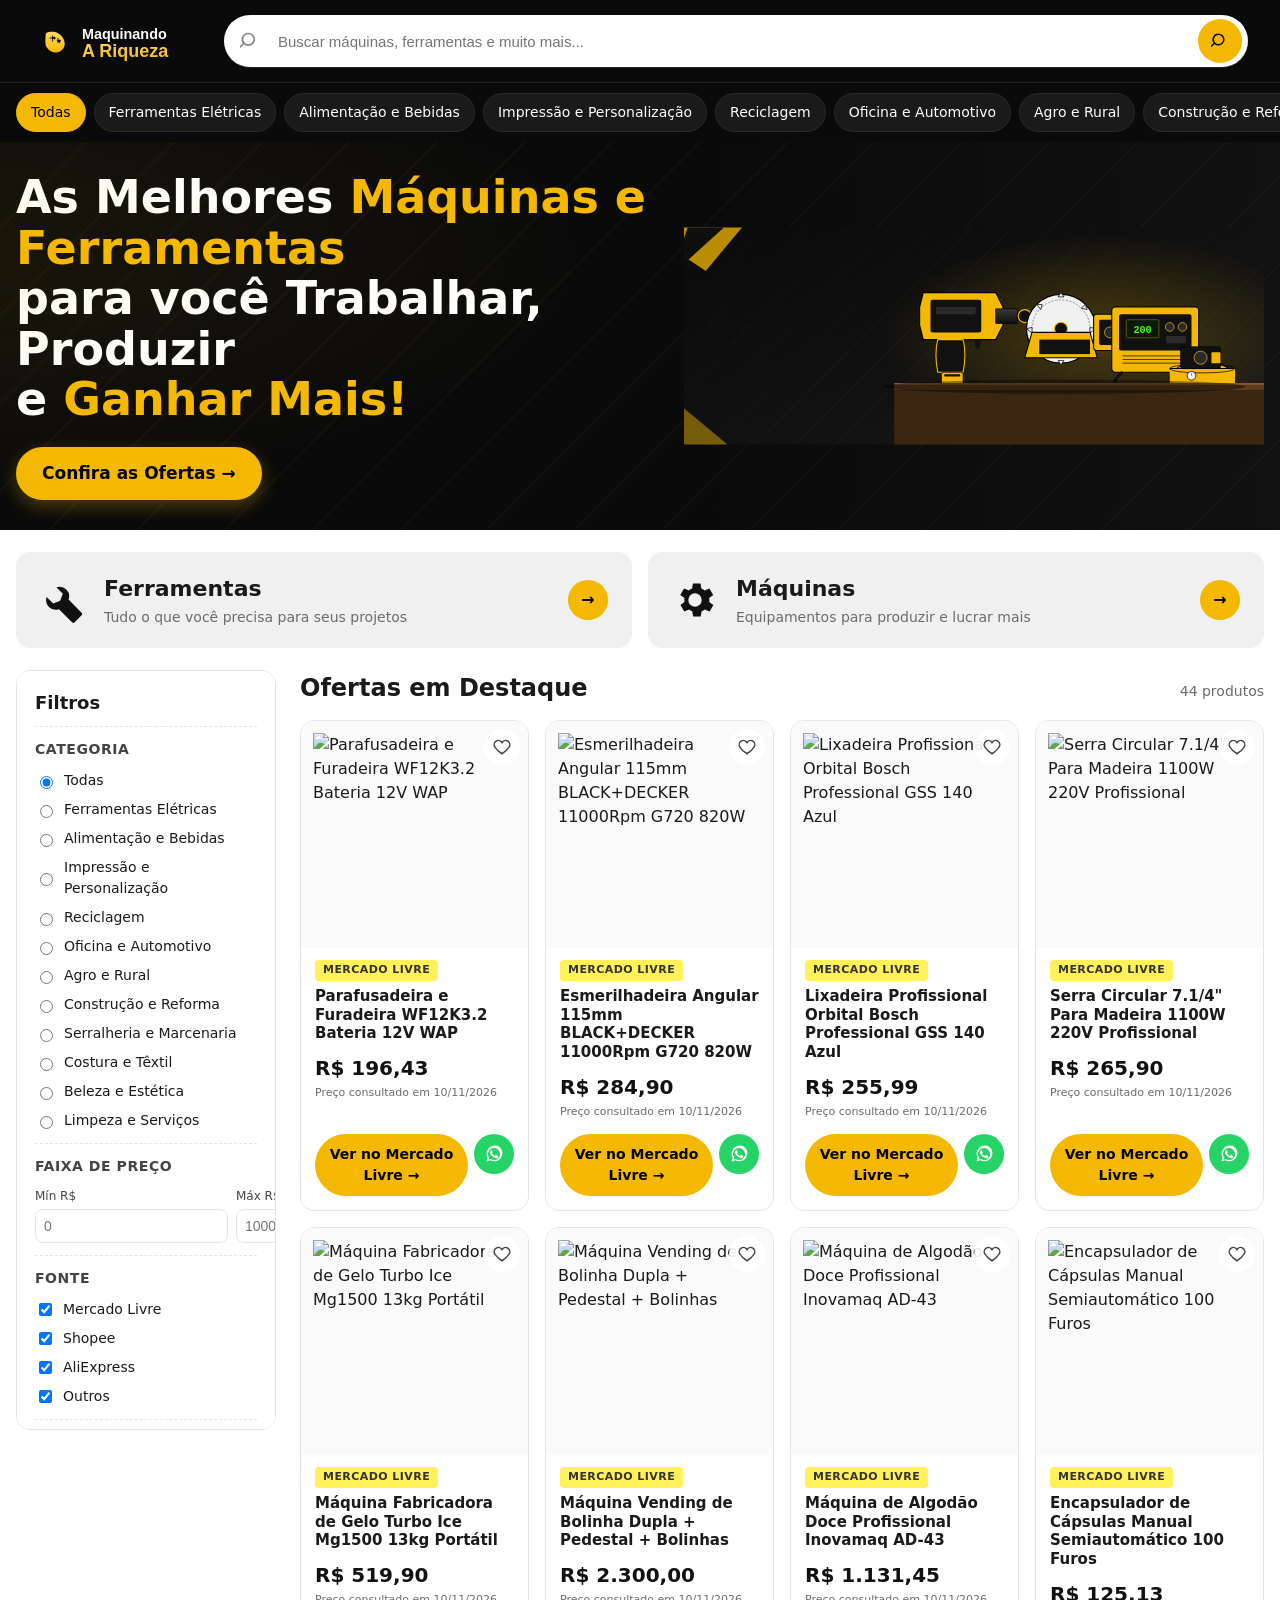
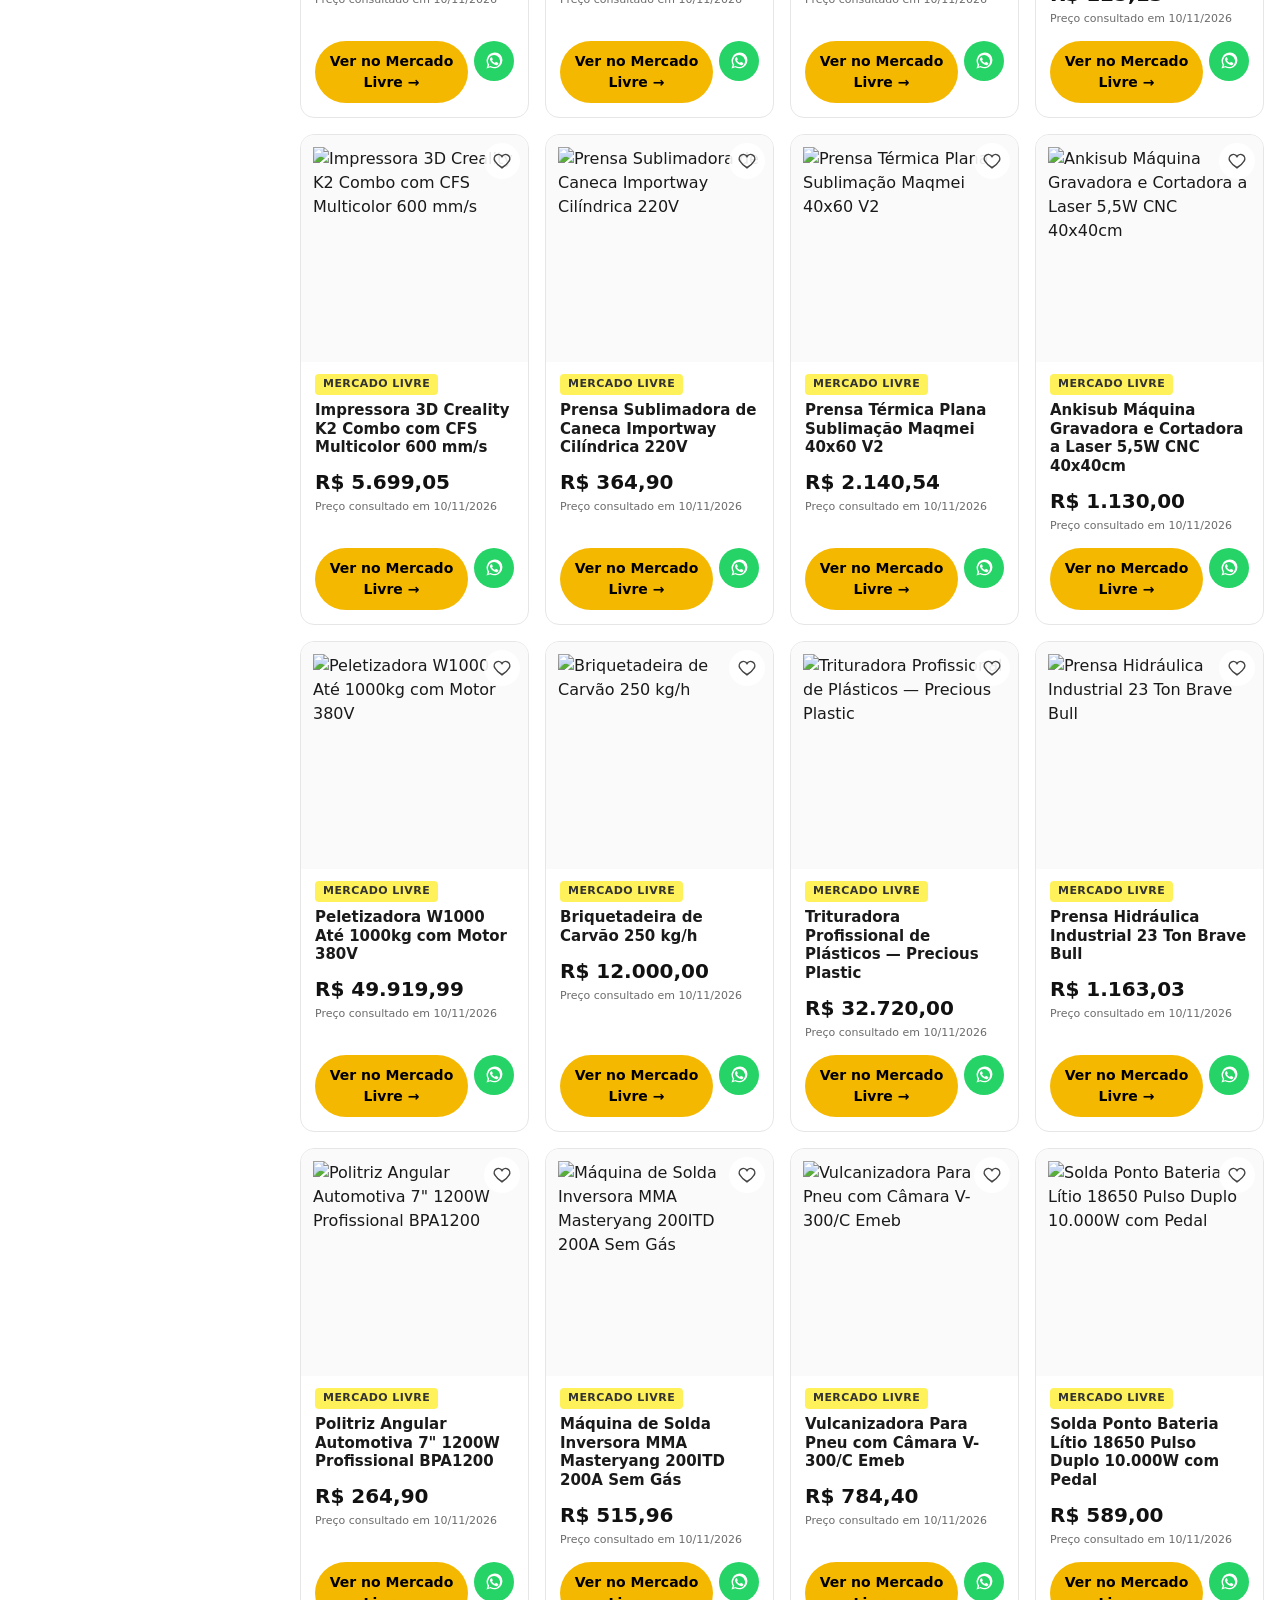
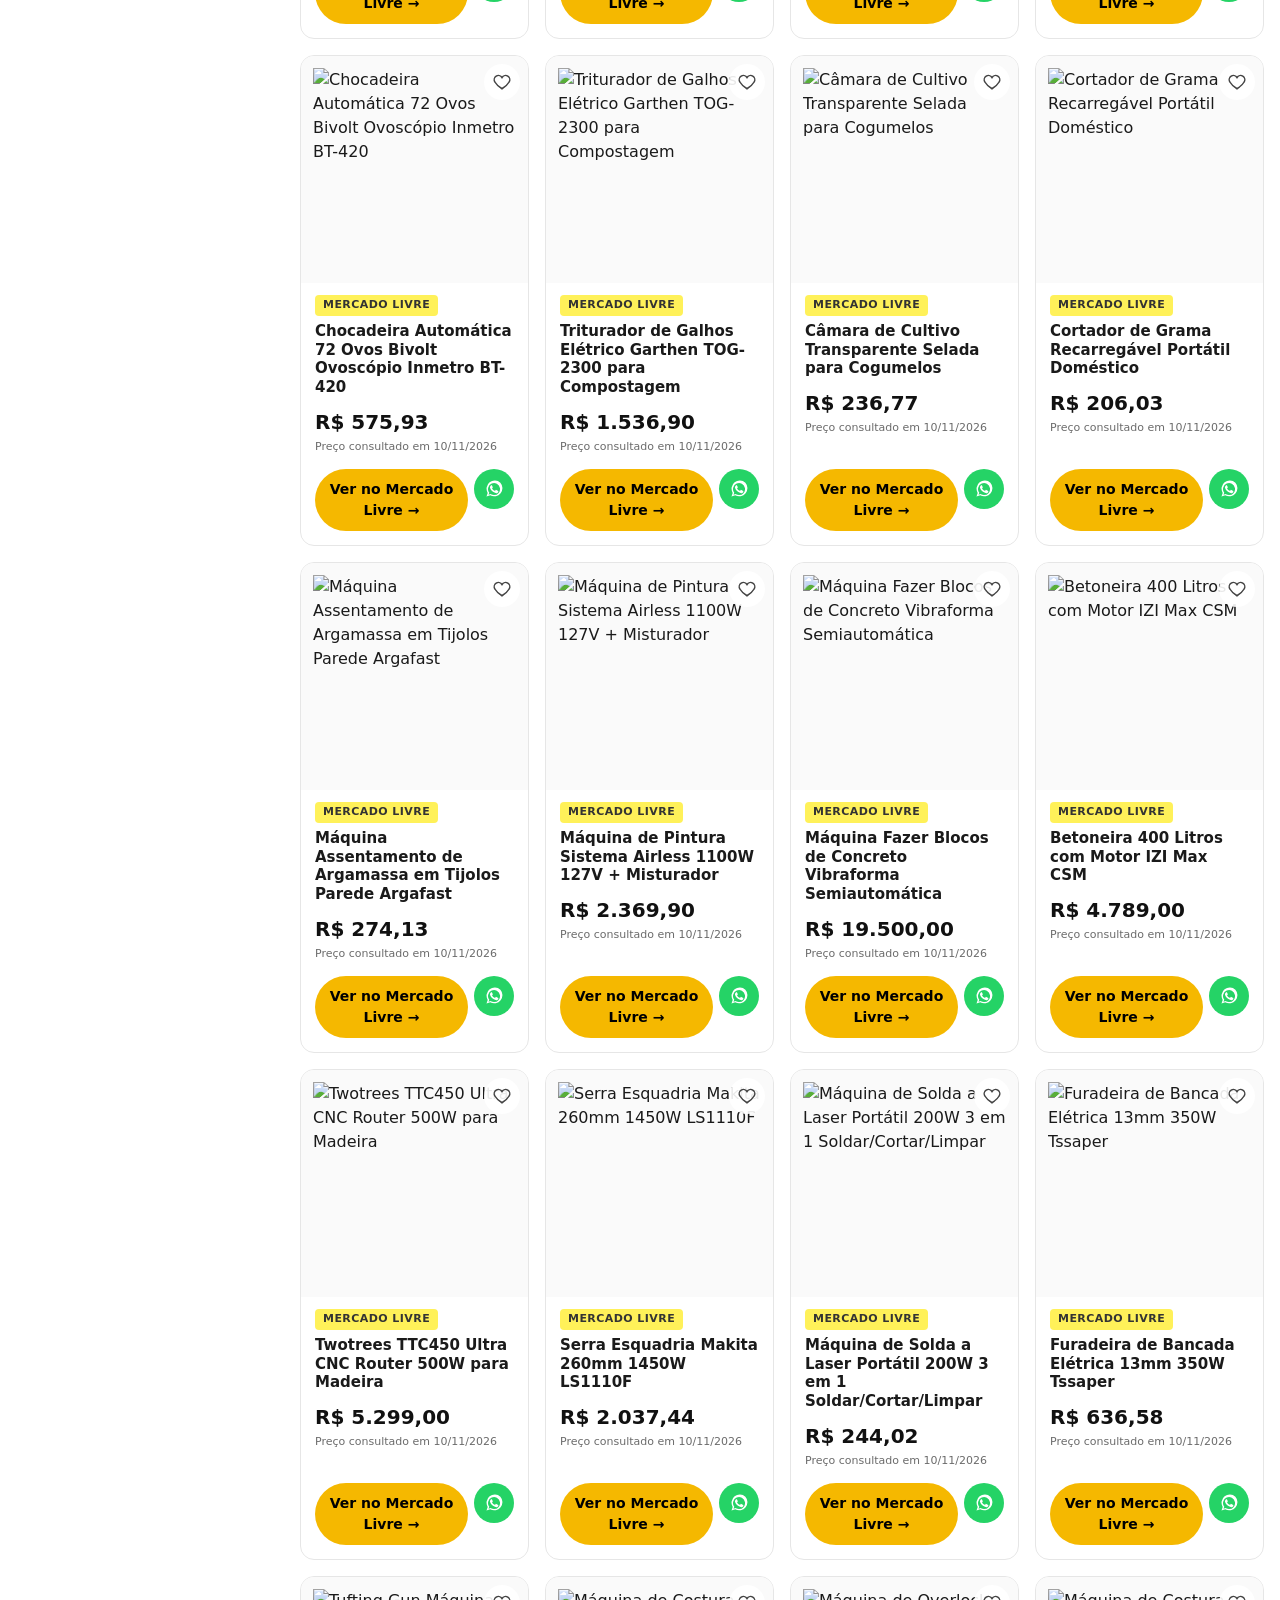
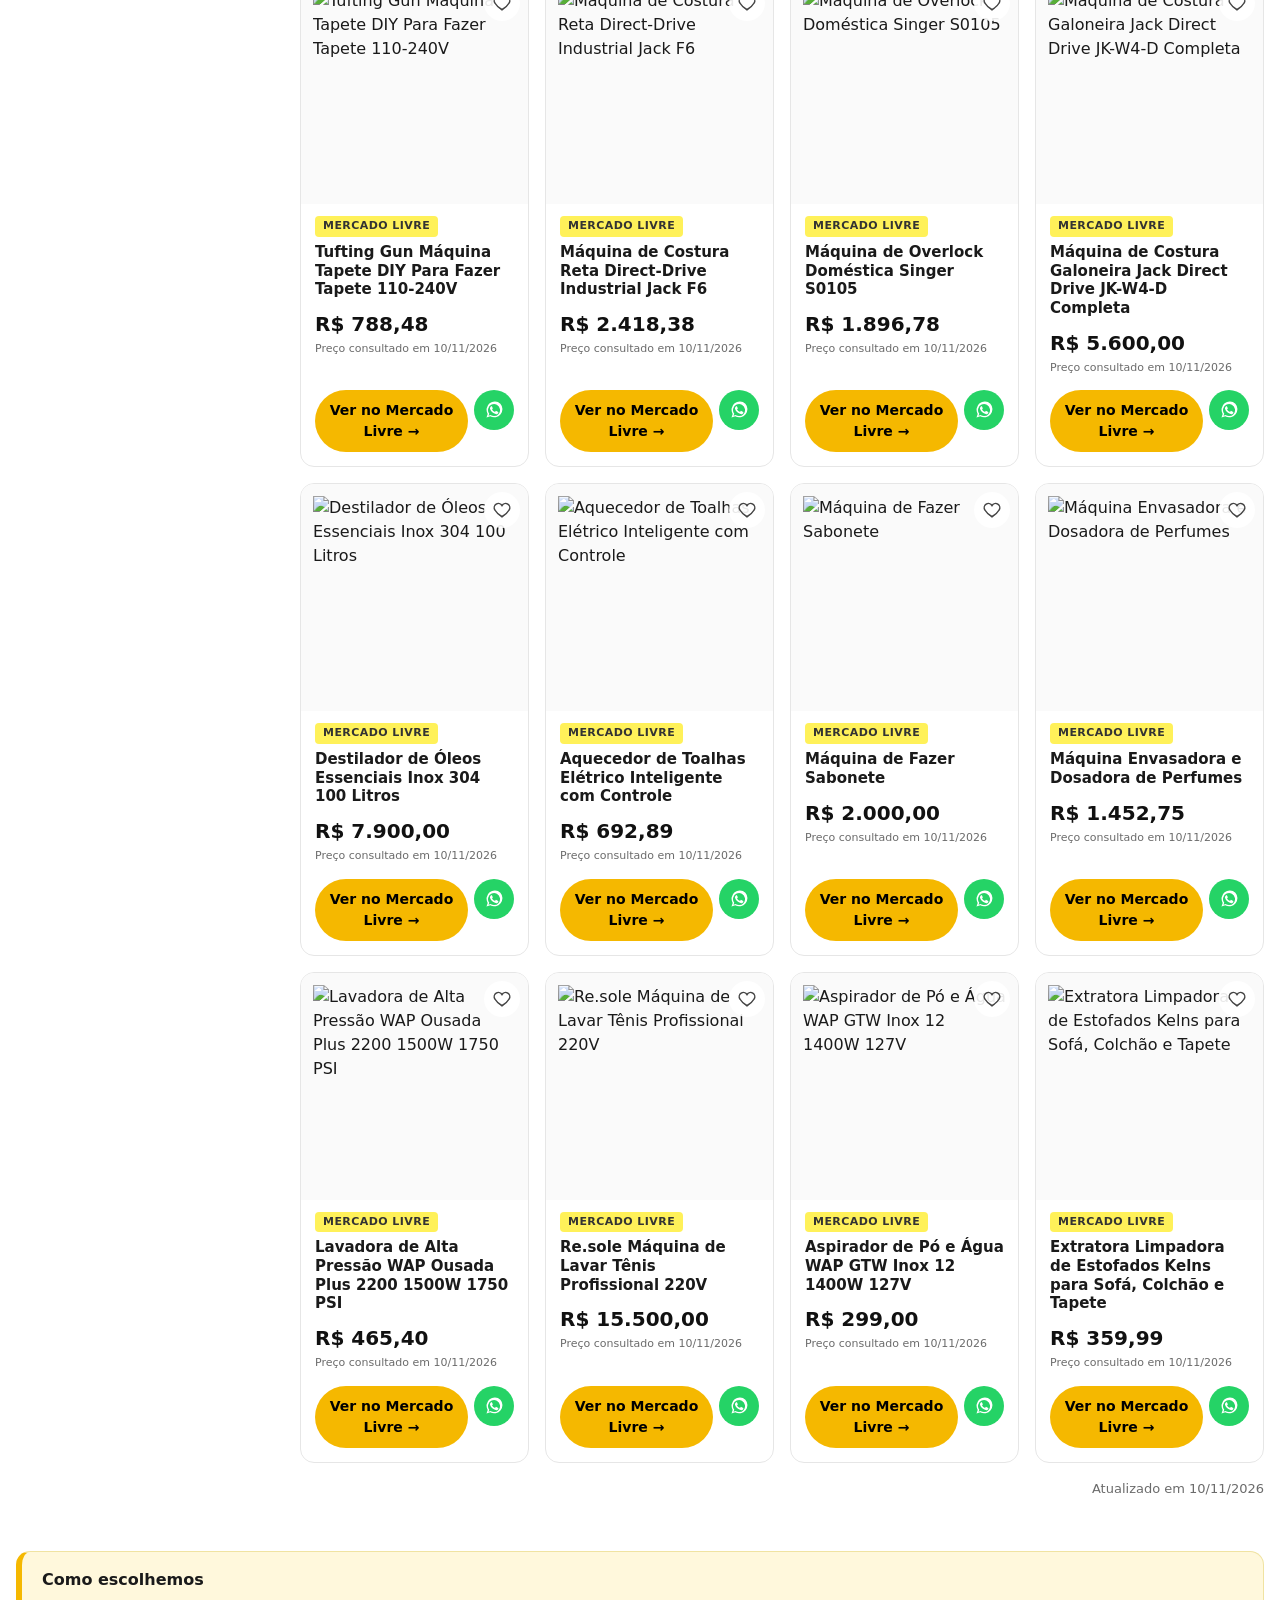
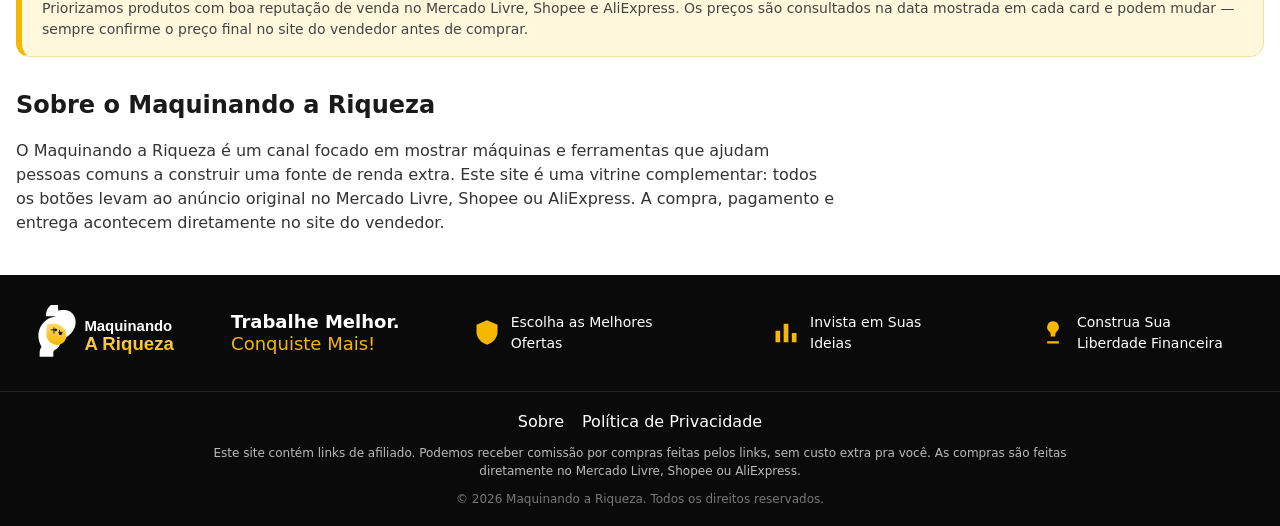
==== index.html @ fa6fac39 "feat: initial site Maquinando a Riqueza com 44 produtos Co-Authored-By: Claude Opus 4.7 <noreply@ant" ====
<!doctype html>
<html lang="pt-BR">
<head>
  <meta charset="utf-8" />
  <meta name="viewport" content="width=device-width, initial-scale=1" />
  <title>Maquinando a Riqueza — Máquinas e Ferramentas para Trabalhar e Ganhar Mais</title>
  <meta name="description" content="Seleção de máquinas e ferramentas para quem quer trabalhar, produzir e gerar renda extra. Links diretos para os anúncios no Mercado Livre, Shopee e AliExpress." />
  <meta name="theme-color" content="#0a0a0a" />

  <!-- Open Graph -->
  <meta property="og:title" content="Maquinando a Riqueza — Máquinas e Ferramentas" />
  <meta property="og:description" content="As melhores máquinas e ferramentas para você trabalhar, produzir e ganhar mais." />
  <meta property="og:type" content="website" />
  <meta property="og:image" content="assets/img/og-cover.jpg" />
  <meta property="og:locale" content="pt_BR" />

  <link rel="icon" type="image/svg+xml" href="assets/img/favicon.svg" />
  <link rel="stylesheet" href="assets/css/styles.css" />

  <!-- Google Analytics (cole seu ID em assets/js/analytics.js e descomente) -->
  <!-- <script async src="https://www.googletagmanager.com/gtag/js?id=G-XXXXXXX"></script>
  <script src="assets/js/analytics.js"></script> -->
</head>
<body>

<header class="site-header">
  <div class="container header-row">
    <a class="logo" href="./" aria-label="Maquinando a Riqueza - Início">
      <img src="assets/img/logo.svg" alt="Maquinando a Riqueza" />
    </a>

    <form class="search" role="search" onsubmit="return false;">
      <label for="q" class="visually-hidden">Buscar produtos</label>
      <svg class="search-icon" viewBox="0 0 24 24" aria-hidden="true"><path d="M10 2a8 8 0 1 1-5.3 14l-4.4 4.4-1.4-1.4 4.4-4.4A8 8 0 0 1 10 2zm0 2a6 6 0 1 0 0 12 6 6 0 0 0 0-12z"/></svg>
      <input id="q" type="search" placeholder="Buscar máquinas, ferramentas e muito mais..." autocomplete="off" />
      <button type="submit" class="btn-search" aria-label="Buscar">
        <svg viewBox="0 0 24 24" aria-hidden="true"><path d="M10 2a8 8 0 1 1-5.3 14l-4.4 4.4-1.4-1.4 4.4-4.4A8 8 0 0 1 10 2zm0 2a6 6 0 1 0 0 12 6 6 0 0 0 0-12z"/></svg>
      </button>
    </form>

    <button id="menuToggle" class="btn-menu" aria-expanded="false" aria-controls="catMenu">
      <span class="burger" aria-hidden="true"></span>
      Categorias <span class="chev">▾</span>
    </button>
  </div>

  <nav id="catMenu" class="cat-strip" aria-label="Categorias">
    <div class="container cat-strip-row" id="catStrip">
      <!-- preenchido por JS a partir de products.json -->
    </div>
  </nav>
</header>

<main>

  <!-- HERO BANNER -->
  <section class="hero">
    <div class="container hero-grid">
      <div class="hero-copy">
        <h1>As Melhores <span class="y">Máquinas e Ferramentas</span><br>
          para você Trabalhar, Produzir<br>
          e <span class="y">Ganhar Mais!</span></h1>
        <a href="#ofertas" class="btn-cta">Confira as Ofertas →</a>
      </div>
      <div class="hero-image" aria-hidden="true">
        <!-- Troque assets/img/banner.jpg pela sua arte.
             Tamanho ideal: desktop 1600x600 (ou 2x = 3200x1200).
             Mobile:  800x600 (ou 2x = 1600x1200). -->
        <img src="assets/img/banner.svg" alt="" onerror="this.style.display='none'" />
      </div>
    </div>
  </section>

  <!-- DOIS GRANDES BLOCOS -->
  <section class="big-cats container">
    <a class="big-cat" href="#categoria=ferramentas">
      <svg class="big-cat-icon" viewBox="0 0 24 24" aria-hidden="true"><path d="M21.7 18.6L14.9 11.8a5 5 0 0 0-6.4-6.4l3.4 3.4-1.4 3.6-3.6 1.4-3.4-3.4a5 5 0 0 0 6.4 6.4l6.8 6.8a1 1 0 0 0 1.4 0l3.6-3.6a1 1 0 0 0 0-1.4z"/></svg>
      <div>
        <h3>Ferramentas</h3>
        <p>Tudo o que você precisa para seus projetos</p>
      </div>
      <span class="big-cat-arrow">→</span>
    </a>
    <a class="big-cat" href="#categoria=maquinas">
      <svg class="big-cat-icon" viewBox="0 0 24 24" aria-hidden="true"><path d="M19.4 13a7.4 7.4 0 0 0 .1-1 7.4 7.4 0 0 0-.1-1l2.1-1.6-2-3.4-2.5 1a7.3 7.3 0 0 0-1.7-1l-.4-2.6h-4l-.4 2.6a7.3 7.3 0 0 0-1.7 1l-2.5-1-2 3.4L6.5 11a7.4 7.4 0 0 0 0 2l-2.1 1.6 2 3.4 2.5-1c.5.4 1.1.7 1.7 1l.4 2.6h4l.4-2.6c.6-.3 1.2-.6 1.7-1l2.5 1 2-3.4L19.4 13zM12 15.5A3.5 3.5 0 1 1 15.5 12 3.5 3.5 0 0 1 12 15.5z"/></svg>
      <div>
        <h3>Máquinas</h3>
        <p>Equipamentos para produzir e lucrar mais</p>
      </div>
      <span class="big-cat-arrow">→</span>
    </a>
  </section>

  <!-- CONTEÚDO COM FILTROS + GRID -->
  <section class="container shop">

    <!-- Botão filtros no mobile -->
    <button id="openFilters" class="btn-filter-mobile" type="button">Filtrar ▾</button>

    <aside id="filters" class="filters" aria-label="Filtros">
      <div class="filters-head">
        <h2>Filtros</h2>
        <button id="closeFilters" class="btn-x" aria-label="Fechar filtros">×</button>
      </div>

      <div class="filter-block">
        <h3>Categoria</h3>
        <ul id="catFilterList" class="cat-filter-list"></ul>
      </div>

      <div class="filter-block">
        <h3>Faixa de preço</h3>
        <div class="price-range">
          <label>Mín R$ <input type="number" id="priceMin" min="0" step="10" placeholder="0" /></label>
          <label>Máx R$ <input type="number" id="priceMax" min="0" step="10" placeholder="10000" /></label>
        </div>
      </div>

      <div class="filter-block">
        <h3>Fonte</h3>
        <ul class="src-list">
          <li><label><input type="checkbox" value="mercadolivre" class="src-chk" checked> Mercado Livre</label></li>
          <li><label><input type="checkbox" value="shopee" class="src-chk" checked> Shopee</label></li>
          <li><label><input type="checkbox" value="aliexpress" class="src-chk" checked> AliExpress</label></li>
          <li><label><input type="checkbox" value="outros" class="src-chk" checked> Outros</label></li>
        </ul>
      </div>

      <div class="filter-block">
        <h3>Favoritos</h3>
        <label><input type="checkbox" id="onlyFavs"> Mostrar só favoritos ♥</label>
      </div>

      <button id="clearFilters" class="btn-clear">Limpar filtros</button>
    </aside>

    <div class="products-col">
      <header class="section-head" id="ofertas">
        <h2>Ofertas em Destaque</h2>
        <span class="muted" id="resultCount"></span>
      </header>

      <div id="grid" class="grid" aria-live="polite">
        <!-- cards renderizados por JS -->
      </div>

      <p class="updated" id="lastUpdate"></p>
    </div>

  </section>

  <section class="container trust-strip-wrap">
    <div class="trust-strip">
      <h2>Como escolhemos</h2>
      <p>Priorizamos produtos com boa reputação de venda no Mercado Livre, Shopee e AliExpress. Os preços são consultados na data mostrada em cada card e podem mudar — sempre confirme o preço final no site do vendedor antes de comprar.</p>
    </div>
  </section>

  <section class="container about" id="sobre">
    <h2>Sobre o Maquinando a Riqueza</h2>
    <p>O Maquinando a Riqueza é um canal focado em mostrar máquinas e ferramentas que ajudam pessoas comuns a construir uma fonte de renda extra. Este site é uma vitrine complementar: todos os botões levam ao anúncio original no Mercado Livre, Shopee ou AliExpress. A compra, pagamento e entrega acontecem diretamente no site do vendedor.</p>
  </section>

</main>

<footer class="site-footer">
  <div class="container footer-grid">
    <div class="footer-brand">
      <img src="assets/img/logo-dark.svg" alt="Maquinando a Riqueza" />
      <p class="tagline"><strong>Trabalhe Melhor.</strong><br><span class="y">Conquiste Mais!</span></p>
    </div>

    <ul class="trust-seals">
      <li>
        <svg viewBox="0 0 24 24" aria-hidden="true"><path d="M12 1l9 4v6c0 5-3.9 9.7-9 11-5.1-1.3-9-6-9-11V5l9-4z"/></svg>
        <span>Escolha as Melhores<br>Ofertas</span>
      </li>
      <li>
        <svg viewBox="0 0 24 24" aria-hidden="true"><path d="M3 20h4V10H3zm7 0h4V4h-4zm7 0h4v-8h-4z"/></svg>
        <span>Invista em Suas<br>Ideias</span>
      </li>
      <li>
        <svg viewBox="0 0 24 24" aria-hidden="true"><path d="M7 21h10v-2H7zM12 2a5 5 0 0 0-3 9c.5.4.8 1 .9 1.6l.2 2.4h3.8l.2-2.4c.1-.6.4-1.2.9-1.6A5 5 0 0 0 12 2z"/></svg>
        <span>Construa Sua<br>Liberdade Financeira</span>
      </li>
    </ul>
  </div>

  <div class="container footer-legal">
    <nav>
      <a href="#sobre">Sobre</a>
      <a href="privacidade.html">Política de Privacidade</a>
    </nav>
    <p class="disclosure">
      Este site contém links de afiliado. Podemos receber comissão por compras feitas pelos links, sem custo extra pra você. As compras são feitas diretamente no Mercado Livre, Shopee ou AliExpress.
    </p>
    <p class="copy">© <span id="yr"></span> Maquinando a Riqueza. Todos os direitos reservados.</p>
  </div>
</footer>

<button id="backTop" class="back-top" aria-label="Voltar ao topo" hidden>↑</button>

<!-- Card template -->
<template id="cardTpl">
  <article class="card" data-id="">
    <button class="fav" aria-label="Favoritar" type="button">
      <svg viewBox="0 0 24 24" aria-hidden="true"><path d="M12 21s-7-4.5-9.5-9A5.5 5.5 0 0 1 12 6a5.5 5.5 0 0 1 9.5 6c-2.5 4.5-9.5 9-9.5 9z"/></svg>
    </button>
    <a class="card-img" target="_blank" rel="sponsored nofollow noopener">
      <img loading="lazy" alt="" />
    </a>
    <div class="card-body">
      <span class="src-badge"></span>
      <h3 class="card-title"><a target="_blank" rel="sponsored nofollow noopener"></a></h3>
      <div class="price-row">
        <span class="price"></span>
        <span class="price-date"></span>
      </div>
      <div class="card-actions">
        <a class="btn-buy" target="_blank" rel="sponsored nofollow noopener">Ver Oferta →</a>
        <button class="btn-share" type="button" aria-label="Compartilhar no WhatsApp">
          <svg viewBox="0 0 24 24" aria-hidden="true"><path d="M20.5 3.5A11 11 0 0 0 3.6 17.2L2 22l4.9-1.6a11 11 0 0 0 13.6-16.9zM12 20.1a8 8 0 0 1-4.1-1.1l-.3-.2-2.9 1 1-2.8-.2-.3a8 8 0 1 1 6.5 3.4zm4.6-6.1c-.3-.1-1.5-.7-1.7-.8s-.4-.1-.6.2-.7.8-.8 1-.3.1-.6 0a6.6 6.6 0 0 1-3.3-2.9c-.3-.4.3-.4.8-1.4.1-.2 0-.3 0-.5l-.9-2c-.2-.5-.4-.5-.6-.5h-.5c-.2 0-.5.1-.8.4a3.1 3.1 0 0 0-1 2.3c0 1.3 1 2.6 1.1 2.8s2 3 4.9 4.2a16.5 16.5 0 0 0 1.6.6 3.8 3.8 0 0 0 1.7.1c.5 0 1.5-.6 1.7-1.2s.3-1.1.2-1.2z"/></svg>
        </button>
      </div>
    </div>
  </article>
</template>

<script src="assets/js/app.js" defer></script>
</body>
</html>
---- assets/css/styles.css ----
/* ============== TOKENS ============== */
:root{
  --yellow:#F5B800;
  --yellow-2:#FFC82E;
  --black:#0A0A0A;
  --ink:#1a1a1a;
  --muted:#6b6b6b;
  --line:#e6e6e6;
  --bg:#ffffff;
  --bg-soft:#f6f6f6;
  --card:#ffffff;
  --shadow:0 2px 10px rgba(0,0,0,.08);
  --radius:14px;
  --radius-sm:10px;
  --maxw:1280px;
  --font:'Inter',system-ui,-apple-system,"Segoe UI",Roboto,Arial,sans-serif;
}

*{box-sizing:border-box}
html,body{margin:0;padding:0}
body{font-family:var(--font);color:var(--ink);background:var(--bg);line-height:1.5;-webkit-font-smoothing:antialiased}
img{max-width:100%;display:block}
a{color:inherit;text-decoration:none}
button{font:inherit;cursor:pointer}
.container{max-width:var(--maxw);margin:0 auto;padding:0 16px}
.visually-hidden{position:absolute;left:-9999px}
.y{color:var(--yellow)}
.muted{color:var(--muted);font-size:14px}

/* ============== HEADER ============== */
.site-header{background:var(--black);color:#fff;position:sticky;top:0;z-index:50}
.header-row{display:grid;grid-template-columns:auto 1fr auto;gap:16px;align-items:center;padding:14px 16px}
.logo img{height:54px;width:auto}

.search{position:relative;display:flex;align-items:center;background:#fff;border-radius:999px;padding:4px 6px 4px 46px;box-shadow:0 1px 0 rgba(255,255,255,.1)}
.search .search-icon{position:absolute;left:16px;top:50%;transform:translateY(-50%);width:20px;height:20px;fill:#888}
.search input{flex:1;border:0;outline:0;background:transparent;padding:12px 8px;font-size:15px;color:#111;min-width:0}
.btn-search{background:var(--yellow);border:0;width:44px;height:44px;border-radius:999px;display:grid;place-items:center}
.btn-search svg{width:18px;height:18px;fill:#000}

.btn-menu{display:none;background:transparent;color:#fff;border:0;align-items:center;gap:8px;padding:10px 12px;border-radius:10px}
.btn-menu .burger{width:18px;height:2px;background:#fff;position:relative;display:inline-block}
.btn-menu .burger::before,.btn-menu .burger::after{content:"";position:absolute;left:0;width:18px;height:2px;background:#fff}
.btn-menu .burger::before{top:-6px}.btn-menu .burger::after{top:6px}

.cat-strip{background:var(--black);border-top:1px solid #222}
.cat-strip-row{display:flex;gap:8px;overflow-x:auto;padding:10px 16px;scrollbar-width:thin}
.cat-chip{flex:0 0 auto;background:#1a1a1a;color:#fff;border:1px solid #2a2a2a;border-radius:999px;padding:8px 14px;font-size:14px;white-space:nowrap}
.cat-chip:hover,.cat-chip.active{background:var(--yellow);color:#000;border-color:var(--yellow)}

/* ============== HERO ============== */
.hero{background:linear-gradient(90deg,#0a0a0a 0%,#0a0a0a 55%,#111 100%);color:#fff;overflow:hidden;position:relative}
.hero::before{content:"";position:absolute;inset:0;background:
   radial-gradient(1200px 400px at -10% 30%, rgba(245,184,0,.08), transparent 60%),
   repeating-linear-gradient(135deg, transparent 0 60px, rgba(245,184,0,.03) 60px 62px);pointer-events:none}
.hero-grid{display:grid;grid-template-columns:1.1fr 1fr;align-items:center;gap:30px;min-height:360px;padding:30px 16px}
.hero-copy h1{font-size:clamp(28px,4vw,46px);line-height:1.1;margin:0 0 22px;font-weight:800}
.btn-cta{display:inline-block;background:var(--yellow);color:#000;font-weight:700;padding:14px 26px;border-radius:999px;font-size:17px;box-shadow:0 6px 18px rgba(245,184,0,.3)}
.btn-cta:hover{background:var(--yellow-2)}
.hero-image{position:relative;min-height:260px}
.hero-image img{position:absolute;inset:0;width:100%;height:100%;object-fit:contain;object-position:right}

/* ============== BIG CATS ============== */
.big-cats{display:grid;grid-template-columns:1fr 1fr;gap:16px;margin:22px auto}
.big-cat{display:grid;grid-template-columns:auto 1fr auto;align-items:center;gap:18px;background:#f0f0f0;padding:20px 24px;border-radius:var(--radius);transition:transform .15s}
.big-cat:hover{transform:translateY(-2px);background:#eaeaea}
.big-cat-icon{width:46px;height:46px;fill:#111}
.big-cat h3{margin:0;font-size:22px}
.big-cat p{margin:2px 0 0;color:var(--muted);font-size:14px}
.big-cat-arrow{display:grid;place-items:center;background:var(--yellow);color:#000;width:40px;height:40px;border-radius:999px;font-weight:800}

/* ============== SHOP: filtros + grid ============== */
.shop{display:grid;grid-template-columns:260px 1fr;gap:24px;margin:22px auto 40px}
.filters{background:#fff;border:1px solid var(--line);border-radius:var(--radius);padding:18px;position:sticky;top:120px;align-self:start;max-height:calc(100vh - 140px);overflow:auto}
.filters-head{display:flex;justify-content:space-between;align-items:center;margin-bottom:10px}
.filters h2{margin:0;font-size:18px}
.btn-x{display:none;background:transparent;border:0;font-size:28px;line-height:1}
.filter-block{padding:12px 0;border-top:1px dashed var(--line)}
.filter-block:first-of-type{border-top:0}
.filter-block h3{margin:0 0 10px;font-size:14px;text-transform:uppercase;letter-spacing:.04em;color:#444}
.cat-filter-list,.src-list{list-style:none;margin:0;padding:0;display:flex;flex-direction:column;gap:8px}
.cat-filter-list label,.src-list label{display:flex;align-items:center;gap:8px;font-size:14px;cursor:pointer}
.price-range{display:flex;gap:8px}
.price-range label{display:flex;flex-direction:column;flex:1;font-size:12px;color:#444}
.price-range input{border:1px solid var(--line);border-radius:8px;padding:8px;font-size:14px;margin-top:4px}
.btn-clear{margin-top:14px;width:100%;background:#111;color:#fff;border:0;padding:10px;border-radius:10px;font-weight:600}
.btn-filter-mobile{display:none;background:var(--yellow);color:#000;border:0;padding:10px 16px;border-radius:999px;font-weight:700;margin-bottom:12px}

.section-head{display:flex;align-items:baseline;justify-content:space-between;margin:0 0 14px}
.section-head h2{margin:0;font-size:24px}
.updated{color:var(--muted);font-size:13px;margin-top:16px;text-align:right}

.grid{display:grid;grid-template-columns:repeat(auto-fill,minmax(210px,1fr));gap:16px}

/* ============== CARD ============== */
.card{position:relative;background:var(--card);border:1px solid var(--line);border-radius:var(--radius);overflow:hidden;display:flex;flex-direction:column;transition:transform .15s,box-shadow .15s}
.card:hover{transform:translateY(-3px);box-shadow:var(--shadow)}
.card .fav{position:absolute;top:8px;right:8px;z-index:2;width:36px;height:36px;border-radius:50%;border:0;background:rgba(255,255,255,.9);display:grid;place-items:center}
.card .fav svg{width:18px;height:18px;fill:none;stroke:#444;stroke-width:2}
.card .fav.on svg{fill:#e53935;stroke:#e53935}
.card-img{display:block;aspect-ratio:1/1;background:#fafafa;overflow:hidden}
.card-img img{width:100%;height:100%;object-fit:contain;padding:12px}
.card-body{padding:12px 14px 14px;display:flex;flex-direction:column;gap:6px;flex:1}
.src-badge{font-size:11px;font-weight:700;text-transform:uppercase;letter-spacing:.04em;color:#666;align-self:flex-start;background:#f0f0f0;padding:2px 8px;border-radius:4px}
.src-badge.ml{background:#fff159;color:#333}
.src-badge.shopee{background:#ee4d2d;color:#fff}
.src-badge.aliexpress{background:#ff4747;color:#fff}
.card-title{margin:0;font-size:15px;line-height:1.25;font-weight:600;min-height:38px}
.card-title a{color:var(--ink)}
.card-title a:hover{text-decoration:underline}
.price-row{display:flex;flex-direction:column;gap:2px;margin:4px 0 8px}
.price{font-size:20px;font-weight:800;color:#111}
.price-date{font-size:11px;color:var(--muted)}
.card-actions{display:flex;gap:6px;margin-top:auto}
.btn-buy{flex:1;background:var(--yellow);color:#000;font-weight:700;text-align:center;padding:10px;border-radius:999px;font-size:14px}
.btn-buy:hover{background:var(--yellow-2)}
.btn-share{background:#25d366;color:#fff;border:0;width:40px;height:40px;border-radius:999px;display:grid;place-items:center}
.btn-share svg{width:18px;height:18px;fill:#fff}

/* ============== TRUST / ABOUT ============== */
.trust-strip-wrap{margin:30px auto}
.trust-strip{background:#fff8dc;border:1px solid #f0e3a2;border-left:6px solid var(--yellow);padding:16px 20px;border-radius:var(--radius)}
.trust-strip h2{margin:0 0 6px;font-size:16px}
.trust-strip p{margin:0;font-size:14px;color:#444}

.about{margin:30px auto}
.about h2{margin:0 0 8px}
.about p{color:#333;max-width:820px}

/* ============== FOOTER ============== */
.site-footer{background:var(--black);color:#fff;margin-top:40px}
.footer-grid{display:grid;grid-template-columns:auto 1fr;gap:30px;padding:30px 16px;align-items:center}
.footer-brand{display:flex;align-items:center;gap:16px}
.footer-brand img{height:56px}
.tagline{margin:0;font-size:18px;line-height:1.25}
.trust-seals{list-style:none;margin:0;padding:0;display:grid;grid-template-columns:repeat(3,1fr);gap:18px;justify-items:center}
.trust-seals li{display:flex;align-items:center;gap:10px;font-size:14px}
.trust-seals svg{width:28px;height:28px;fill:var(--yellow)}

.footer-legal{border-top:1px solid #222;padding:18px 16px;display:flex;flex-direction:column;gap:10px;align-items:center;text-align:center}
.footer-legal nav{display:flex;gap:18px}
.footer-legal a:hover{color:var(--yellow)}
.disclosure{font-size:12px;color:#bbb;max-width:860px;margin:0}
.copy{font-size:12px;color:#777;margin:0}

/* ============== BACK TO TOP ============== */
.back-top{position:fixed;right:16px;bottom:16px;width:48px;height:48px;border-radius:999px;background:var(--yellow);color:#000;border:0;font-size:22px;font-weight:800;box-shadow:0 6px 16px rgba(0,0,0,.25);z-index:60}

/* ============== RESPONSIVO ============== */
@media (max-width: 960px){
  .header-row{grid-template-columns:auto 1fr auto;gap:10px}
  .logo img{height:42px}
  .search{padding-left:40px}
  .btn-menu{display:inline-flex}
  .hero-grid{grid-template-columns:1fr;min-height:unset;text-align:center}
  .hero-image{display:none}
  .big-cats{grid-template-columns:1fr}
  .shop{grid-template-columns:1fr}
  .btn-filter-mobile{display:inline-block}
  .filters{position:fixed;top:0;right:-100%;bottom:0;width:86%;max-width:360px;z-index:70;border-radius:0;max-height:none;transition:right .25s;box-shadow:-6px 0 20px rgba(0,0,0,.15)}
  .filters.open{right:0}
  .btn-x{display:block}
  .footer-grid{grid-template-columns:1fr;text-align:center;justify-items:center}
  .footer-brand{justify-content:center}
  .trust-seals{grid-template-columns:1fr;gap:10px}
  .grid{grid-template-columns:repeat(2,1fr);gap:10px}
  .card-title{font-size:14px;min-height:36px}
  .price{font-size:17px}
  .btn-buy{font-size:13px;padding:9px}
}

@media (max-width: 480px){
  .header-row{grid-template-columns:auto 1fr}
  .btn-menu{grid-column:1 / -1;justify-content:center;background:#141414;border-radius:8px;margin-top:4px}
  .search input{font-size:14px}
  .hero-copy h1{font-size:26px}
}

/* Esconder shell antes do JS */
.no-js #grid::before{content:"Carregando produtos...";color:var(--muted)}
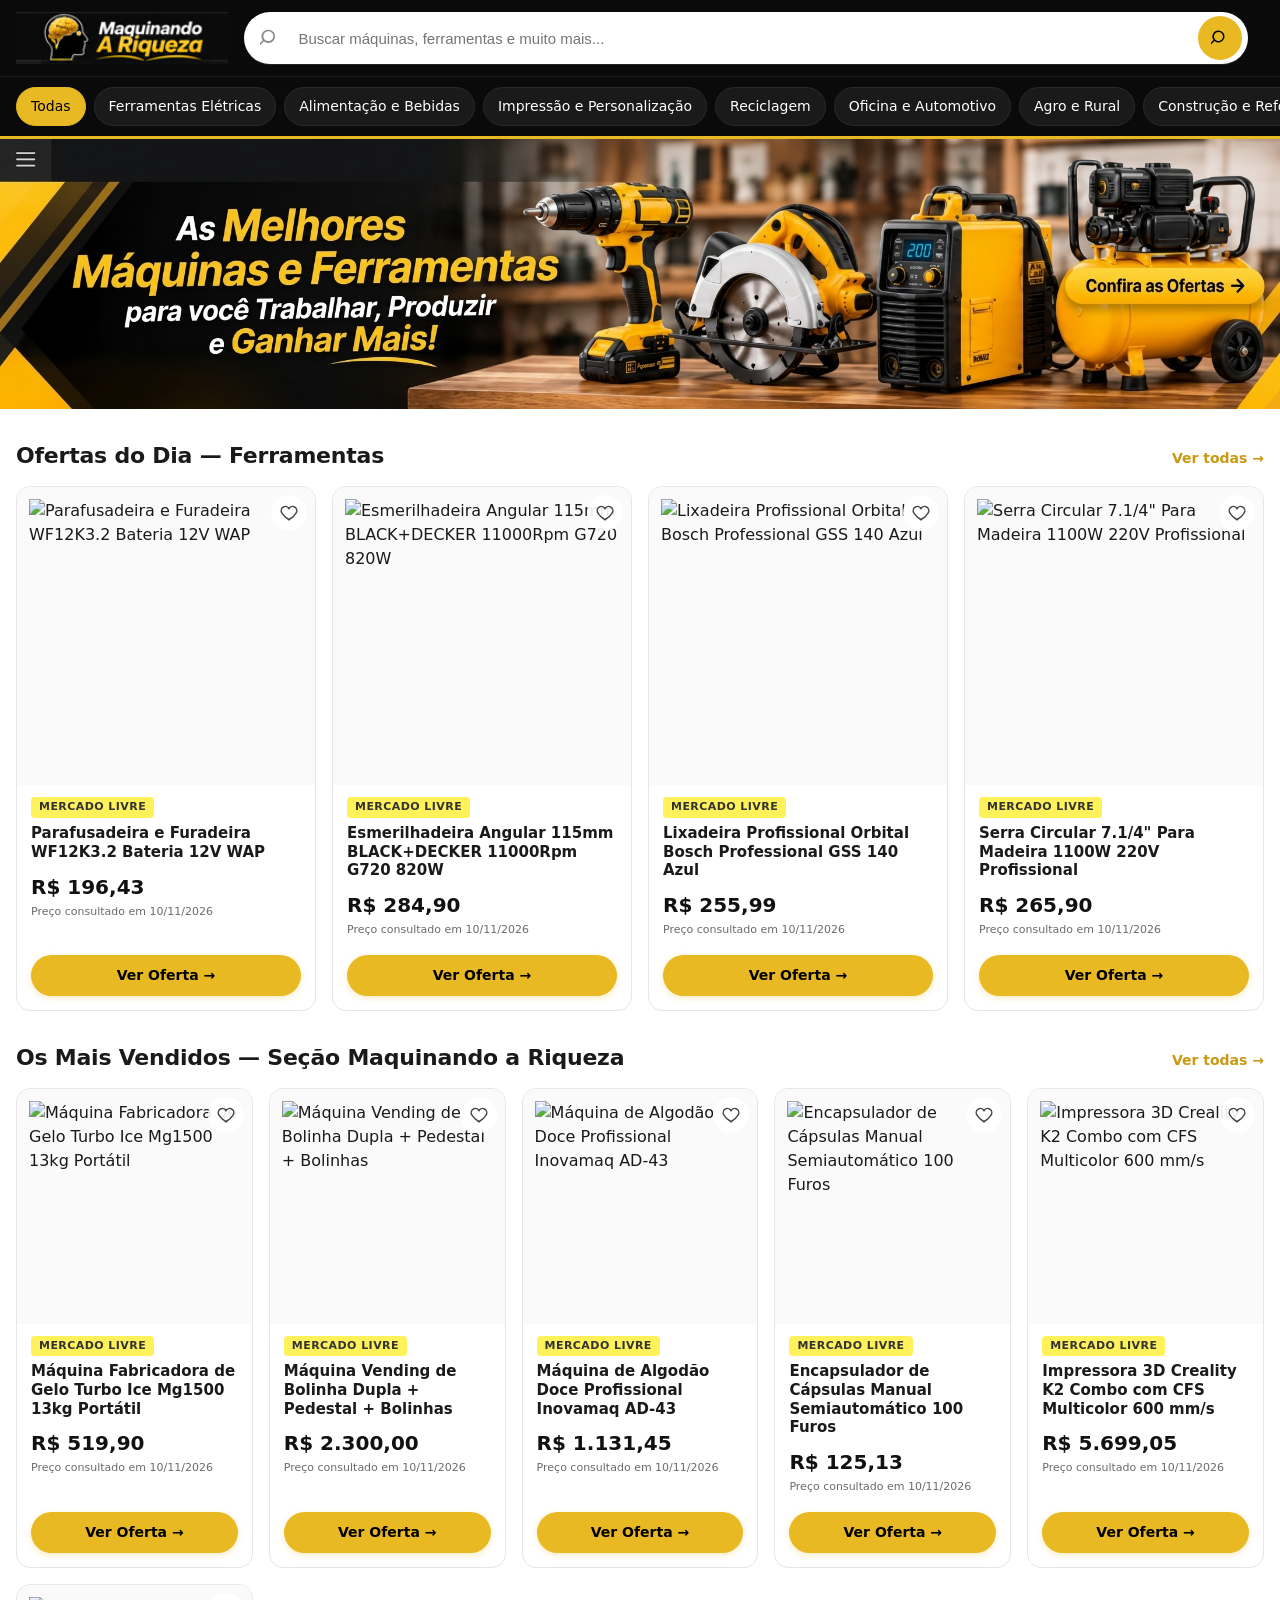
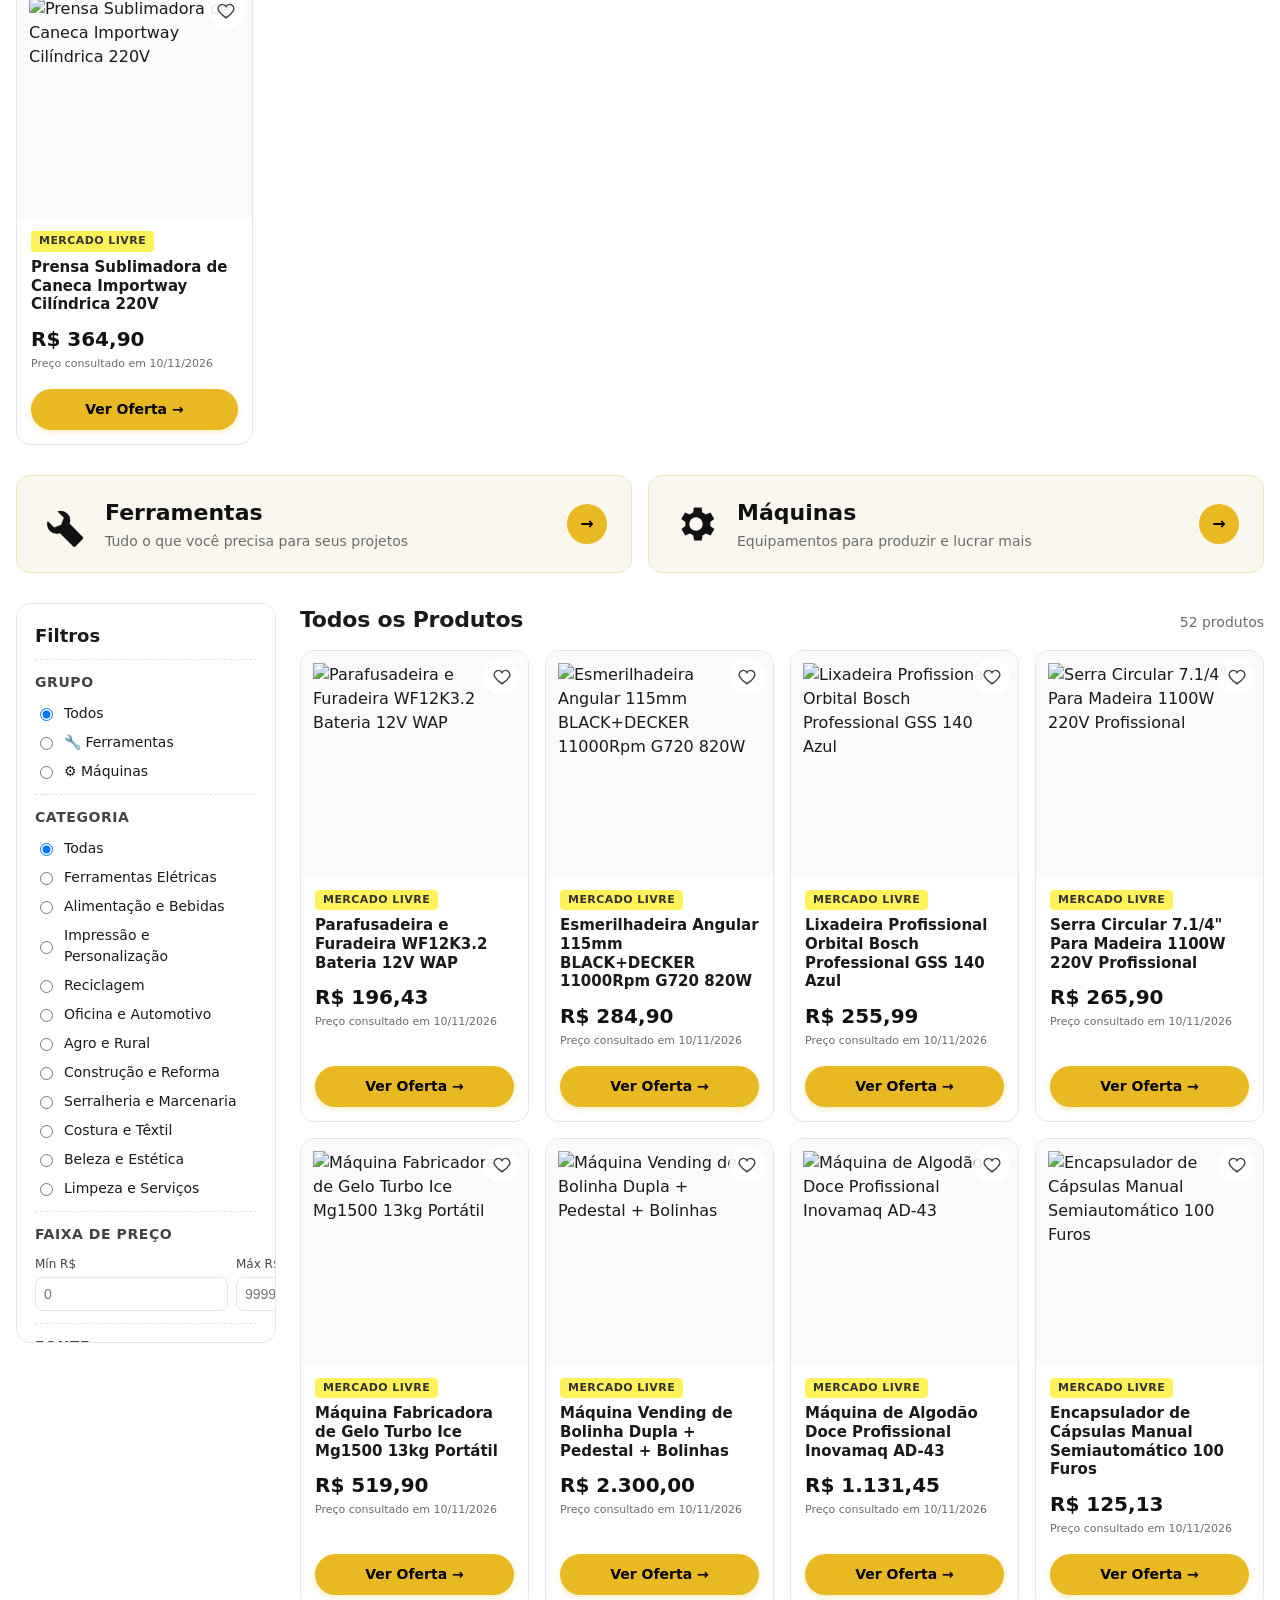
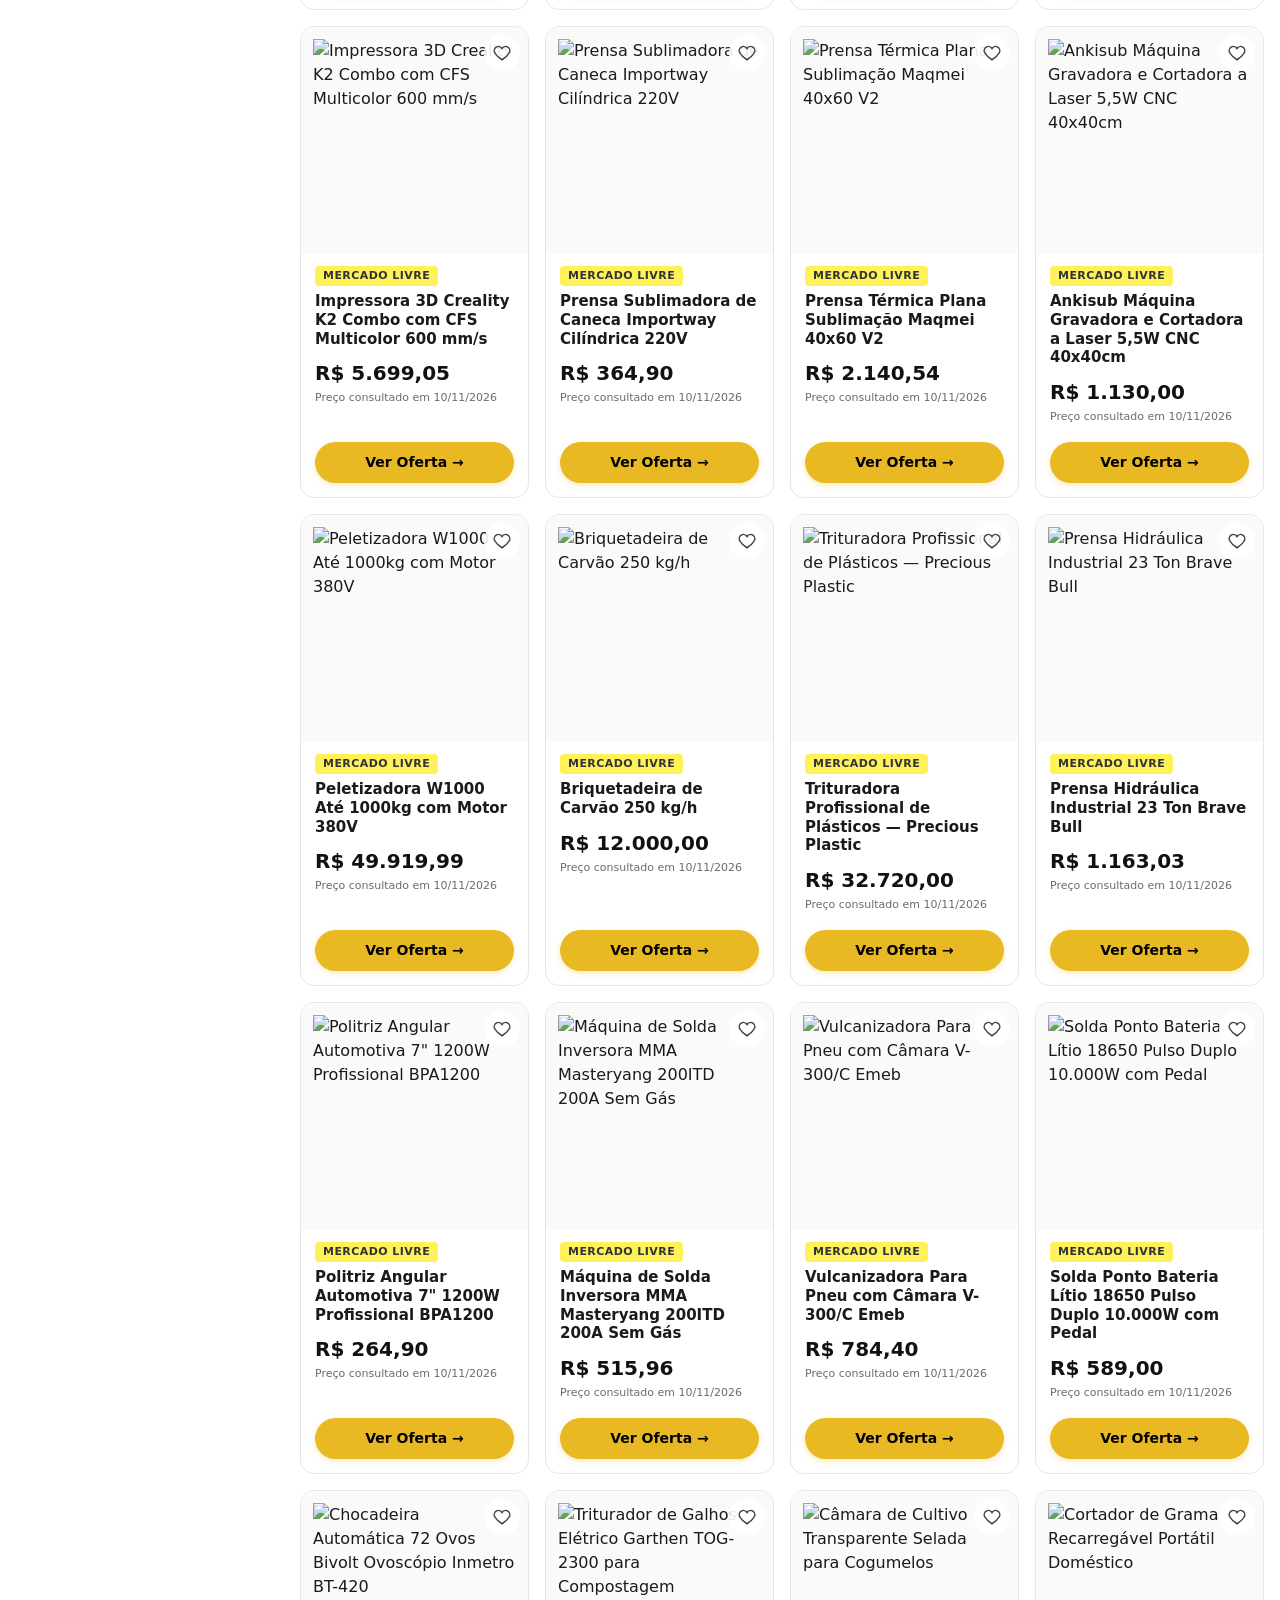
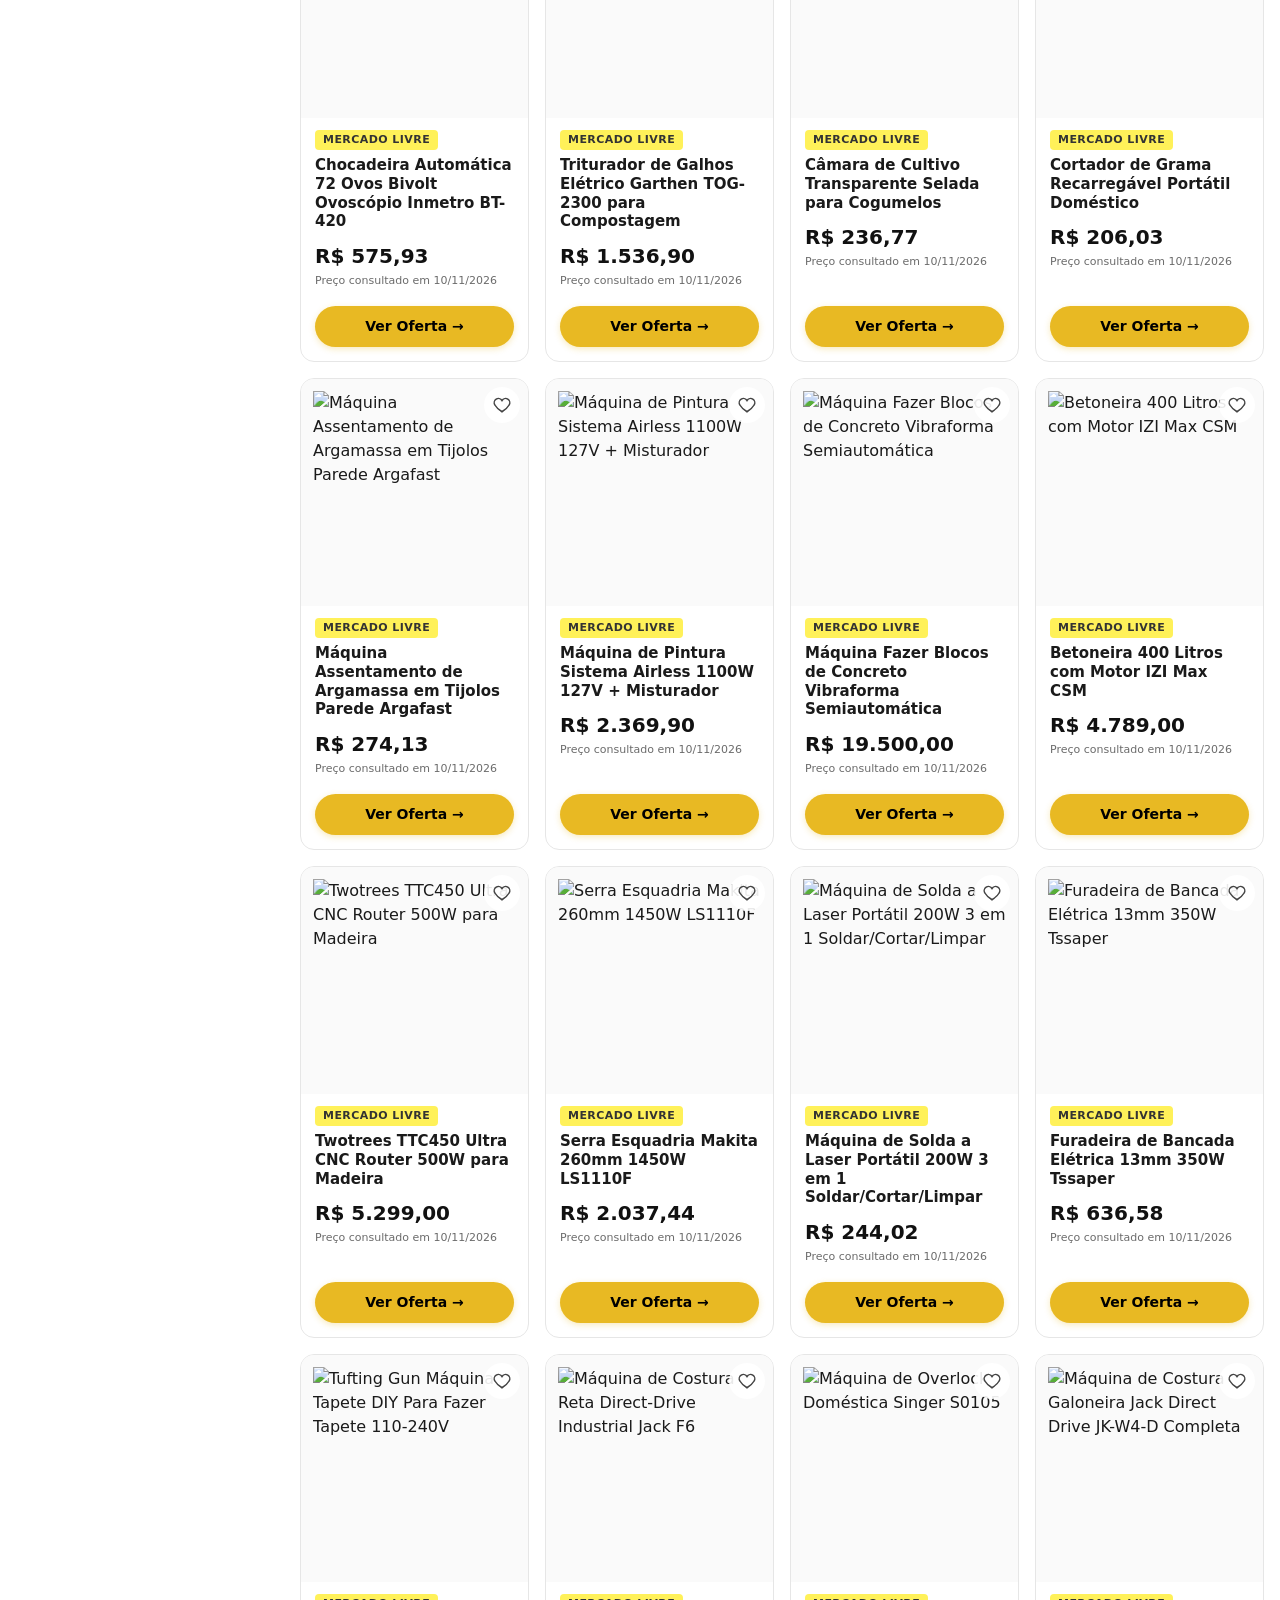
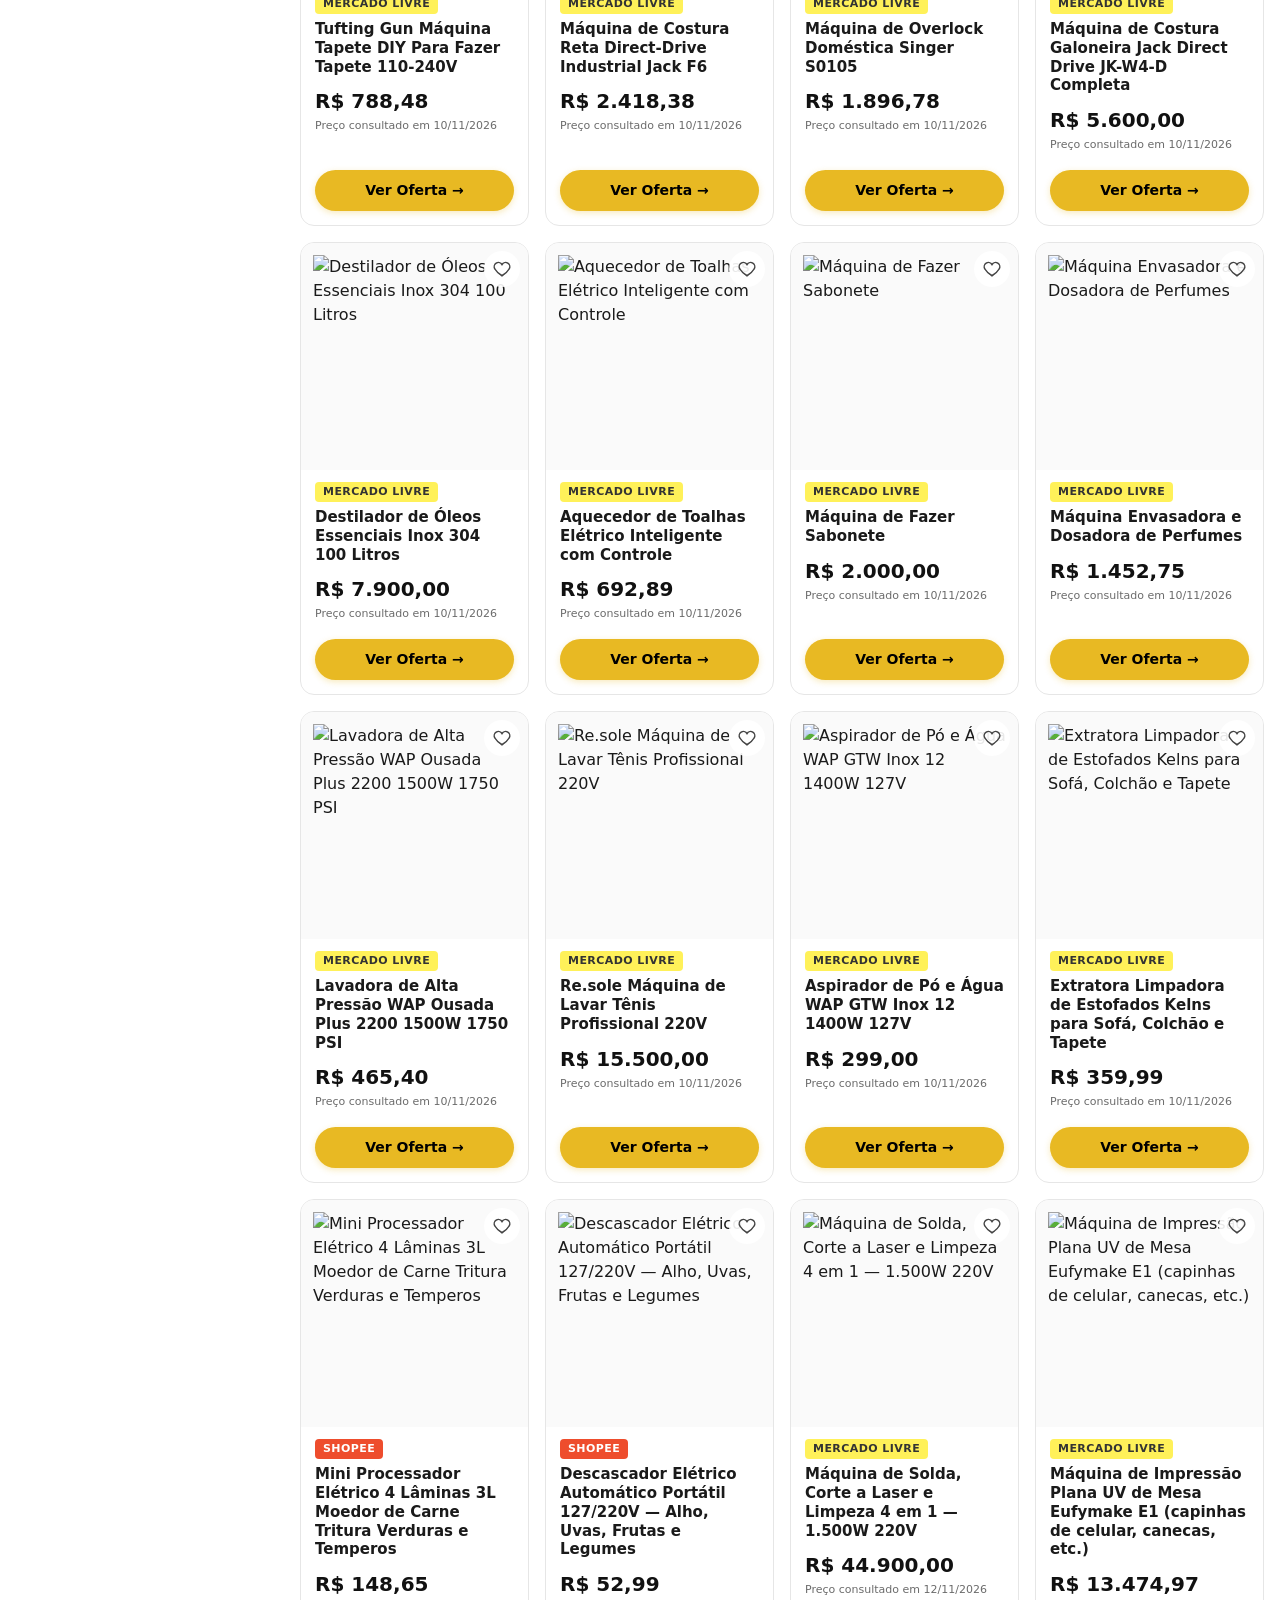
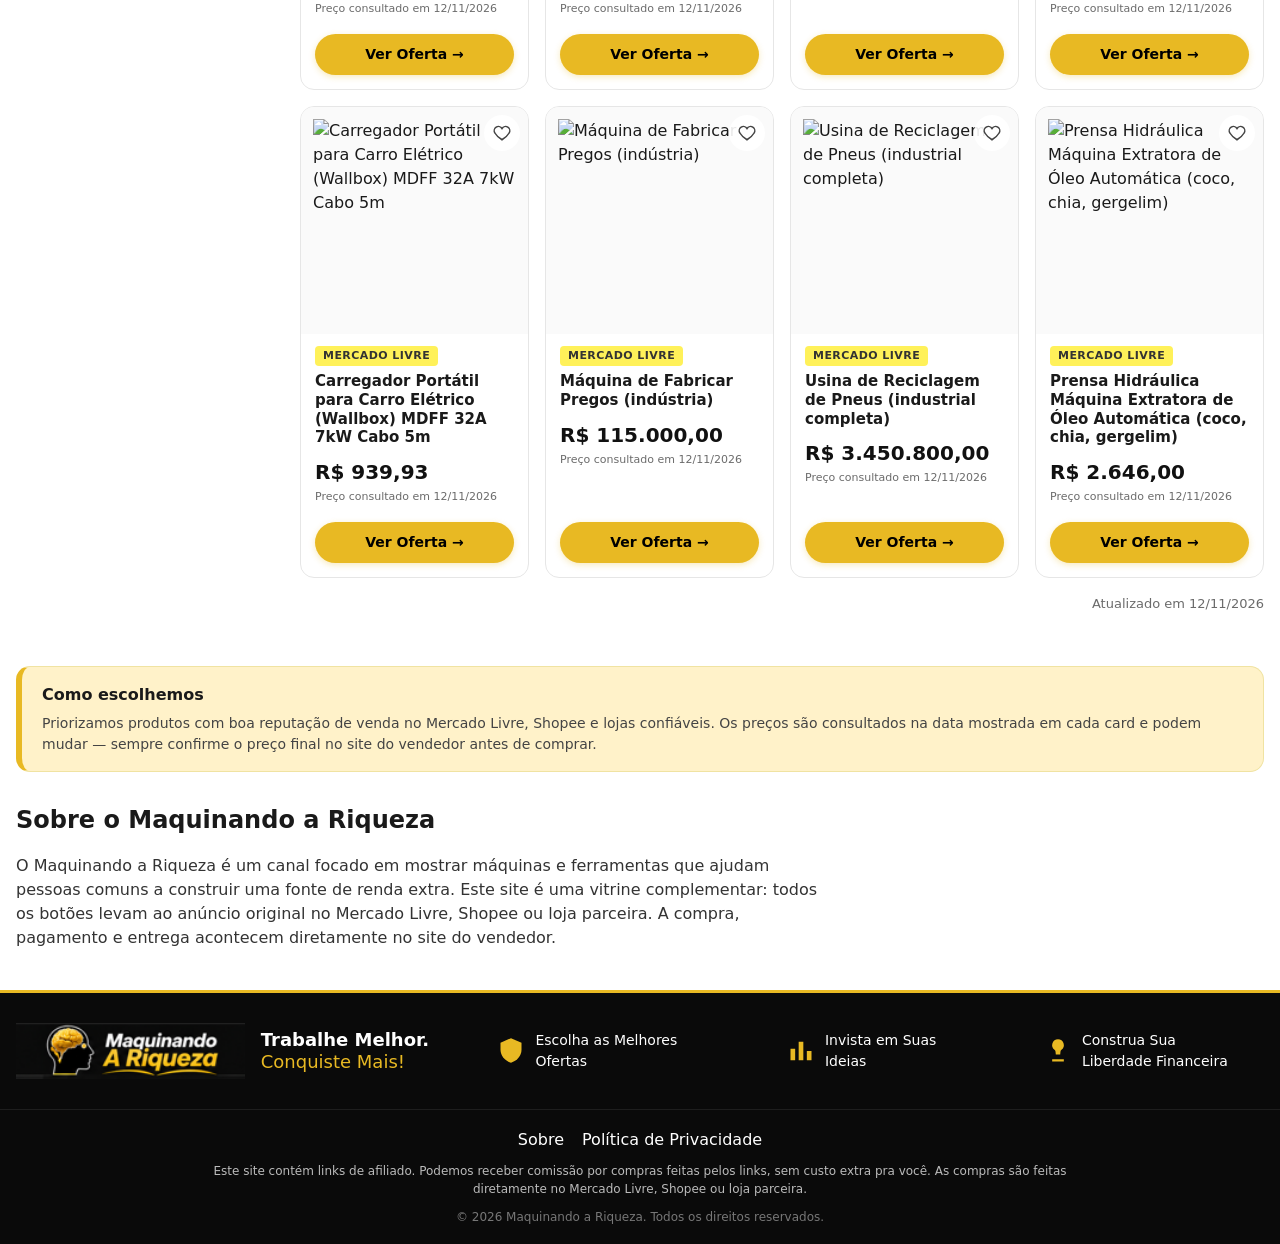
==== commit e834a723: "fix: paleta dourada, banner real, logo header, filtros ferramentas/máquinas, remove WhatsApp - Troca" ====
--- a/index.html
+++ b/index.html
@@ -4,32 +4,28 @@
   <meta charset="utf-8" />
   <meta name="viewport" content="width=device-width, initial-scale=1" />
   <title>Maquinando a Riqueza — Máquinas e Ferramentas para Trabalhar e Ganhar Mais</title>
-  <meta name="description" content="Seleção de máquinas e ferramentas para quem quer trabalhar, produzir e gerar renda extra. Links diretos para os anúncios no Mercado Livre, Shopee e AliExpress." />
+  <meta name="description" content="Seleção de máquinas e ferramentas para quem quer trabalhar, produzir e gerar renda extra. Links diretos para os anúncios no Mercado Livre e Shopee." />
   <meta name="theme-color" content="#0a0a0a" />
 
-  <!-- Open Graph -->
   <meta property="og:title" content="Maquinando a Riqueza — Máquinas e Ferramentas" />
   <meta property="og:description" content="As melhores máquinas e ferramentas para você trabalhar, produzir e ganhar mais." />
   <meta property="og:type" content="website" />
-  <meta property="og:image" content="assets/img/og-cover.jpg" />
+  <meta property="og:image" content="assets/img/banner.jpg" />
   <meta property="og:locale" content="pt_BR" />
 
-  <link rel="icon" type="image/svg+xml" href="assets/img/favicon.svg" />
+  <link rel="icon" type="image/png" href="assets/img/favicon.png" />
+  <link rel="apple-touch-icon" href="assets/img/favicon.png" />
   <link rel="stylesheet" href="assets/css/styles.css" />
-
-  <!-- Google Analytics (cole seu ID em assets/js/analytics.js e descomente) -->
-  <!-- <script async src="https://www.googletagmanager.com/gtag/js?id=G-XXXXXXX"></script>
-  <script src="assets/js/analytics.js"></script> -->
 </head>
 <body>
 
 <header class="site-header">
   <div class="container header-row">
     <a class="logo" href="./" aria-label="Maquinando a Riqueza - Início">
-      <img src="assets/img/logo.svg" alt="Maquinando a Riqueza" />
-    </a>
-
-    <form class="search" role="search" onsubmit="return false;">
+      <img src="assets/img/logo-header.png" alt="Maquinando a Riqueza" />
+    </a>
+
+    <form class="search" role="search" onsubmit="event.preventDefault();return false;">
       <label for="q" class="visually-hidden">Buscar produtos</label>
       <svg class="search-icon" viewBox="0 0 24 24" aria-hidden="true"><path d="M10 2a8 8 0 1 1-5.3 14l-4.4 4.4-1.4-1.4 4.4-4.4A8 8 0 0 1 10 2zm0 2a6 6 0 1 0 0 12 6 6 0 0 0 0-12z"/></svg>
       <input id="q" type="search" placeholder="Buscar máquinas, ferramentas e muito mais..." autocomplete="off" />
@@ -46,34 +42,41 @@
 
   <nav id="catMenu" class="cat-strip" aria-label="Categorias">
     <div class="container cat-strip-row" id="catStrip">
-      <!-- preenchido por JS a partir de products.json -->
+      <!-- preenchido por JS -->
     </div>
   </nav>
 </header>
 
 <main>
 
-  <!-- HERO BANNER -->
+  <!-- HERO BANNER - SÓ IMAGEM -->
   <section class="hero">
-    <div class="container hero-grid">
-      <div class="hero-copy">
-        <h1>As Melhores <span class="y">Máquinas e Ferramentas</span><br>
-          para você Trabalhar, Produzir<br>
-          e <span class="y">Ganhar Mais!</span></h1>
-        <a href="#ofertas" class="btn-cta">Confira as Ofertas →</a>
-      </div>
-      <div class="hero-image" aria-hidden="true">
-        <!-- Troque assets/img/banner.jpg pela sua arte.
-             Tamanho ideal: desktop 1600x600 (ou 2x = 3200x1200).
-             Mobile:  800x600 (ou 2x = 1600x1200). -->
-        <img src="assets/img/banner.svg" alt="" onerror="this.style.display='none'" />
-      </div>
-    </div>
-  </section>
-
-  <!-- DOIS GRANDES BLOCOS -->
+    <a href="#ofertas-dia" class="hero-img-link" aria-label="Confira as ofertas">
+      <img src="assets/img/banner.jpg" alt="Maquinando a Riqueza - As Melhores Máquinas e Ferramentas" />
+    </a>
+  </section>
+
+  <!-- SEÇÃO 1: OFERTAS DO DIA - FERRAMENTAS -->
+  <section class="container section-block" id="ofertas-dia">
+    <header class="section-head">
+      <h2>Ofertas do Dia — Ferramentas</h2>
+      <a href="#grupo=ferramentas" class="see-all">Ver todas →</a>
+    </header>
+    <div id="gridFerramentas" class="grid grid-row" aria-live="polite"></div>
+  </section>
+
+  <!-- SEÇÃO 2: OS MAIS VENDIDOS -->
+  <section class="container section-block">
+    <header class="section-head">
+      <h2>Os Mais Vendidos — Seção Maquinando a Riqueza</h2>
+      <a href="#grupo=maquinas" class="see-all">Ver todas →</a>
+    </header>
+    <div id="gridMaisVendidos" class="grid grid-row" aria-live="polite"></div>
+  </section>
+
+  <!-- DOIS GRANDES BLOCOS (filtram por grupo) -->
   <section class="big-cats container">
-    <a class="big-cat" href="#categoria=ferramentas">
+    <a class="big-cat" href="#grupo=ferramentas" data-grupo="ferramentas">
       <svg class="big-cat-icon" viewBox="0 0 24 24" aria-hidden="true"><path d="M21.7 18.6L14.9 11.8a5 5 0 0 0-6.4-6.4l3.4 3.4-1.4 3.6-3.6 1.4-3.4-3.4a5 5 0 0 0 6.4 6.4l6.8 6.8a1 1 0 0 0 1.4 0l3.6-3.6a1 1 0 0 0 0-1.4z"/></svg>
       <div>
         <h3>Ferramentas</h3>
@@ -81,7 +84,7 @@
       </div>
       <span class="big-cat-arrow">→</span>
     </a>
-    <a class="big-cat" href="#categoria=maquinas">
+    <a class="big-cat" href="#grupo=maquinas" data-grupo="maquinas">
       <svg class="big-cat-icon" viewBox="0 0 24 24" aria-hidden="true"><path d="M19.4 13a7.4 7.4 0 0 0 .1-1 7.4 7.4 0 0 0-.1-1l2.1-1.6-2-3.4-2.5 1a7.3 7.3 0 0 0-1.7-1l-.4-2.6h-4l-.4 2.6a7.3 7.3 0 0 0-1.7 1l-2.5-1-2 3.4L6.5 11a7.4 7.4 0 0 0 0 2l-2.1 1.6 2 3.4 2.5-1c.5.4 1.1.7 1.7 1l.4 2.6h4l.4-2.6c.6-.3 1.2-.6 1.7-1l2.5 1 2-3.4L19.4 13zM12 15.5A3.5 3.5 0 1 1 15.5 12 3.5 3.5 0 0 1 12 15.5z"/></svg>
       <div>
         <h3>Máquinas</h3>
@@ -91,10 +94,9 @@
     </a>
   </section>
 
-  <!-- CONTEÚDO COM FILTROS + GRID -->
+  <!-- CONTEÚDO COMPLETO COM FILTROS -->
   <section class="container shop">
 
-    <!-- Botão filtros no mobile -->
     <button id="openFilters" class="btn-filter-mobile" type="button">Filtrar ▾</button>
 
     <aside id="filters" class="filters" aria-label="Filtros">
@@ -104,6 +106,15 @@
       </div>
 
       <div class="filter-block">
+        <h3>Grupo</h3>
+        <ul class="grupo-list">
+          <li><label><input type="radio" name="grupof" value="todos" checked> Todos</label></li>
+          <li><label><input type="radio" name="grupof" value="ferramentas"> 🔧 Ferramentas</label></li>
+          <li><label><input type="radio" name="grupof" value="maquinas"> ⚙️ Máquinas</label></li>
+        </ul>
+      </div>
+
+      <div class="filter-block">
         <h3>Categoria</h3>
         <ul id="catFilterList" class="cat-filter-list"></ul>
       </div>
@@ -112,7 +123,7 @@
         <h3>Faixa de preço</h3>
         <div class="price-range">
           <label>Mín R$ <input type="number" id="priceMin" min="0" step="10" placeholder="0" /></label>
-          <label>Máx R$ <input type="number" id="priceMax" min="0" step="10" placeholder="10000" /></label>
+          <label>Máx R$ <input type="number" id="priceMax" min="0" step="10" placeholder="999999" /></label>
         </div>
       </div>
 
@@ -136,13 +147,11 @@
 
     <div class="products-col">
       <header class="section-head" id="ofertas">
-        <h2>Ofertas em Destaque</h2>
+        <h2 id="shopTitle">Todos os Produtos</h2>
         <span class="muted" id="resultCount"></span>
       </header>
 
-      <div id="grid" class="grid" aria-live="polite">
-        <!-- cards renderizados por JS -->
-      </div>
+      <div id="grid" class="grid" aria-live="polite"></div>
 
       <p class="updated" id="lastUpdate"></p>
     </div>
@@ -152,13 +161,13 @@
   <section class="container trust-strip-wrap">
     <div class="trust-strip">
       <h2>Como escolhemos</h2>
-      <p>Priorizamos produtos com boa reputação de venda no Mercado Livre, Shopee e AliExpress. Os preços são consultados na data mostrada em cada card e podem mudar — sempre confirme o preço final no site do vendedor antes de comprar.</p>
+      <p>Priorizamos produtos com boa reputação de venda no Mercado Livre, Shopee e lojas confiáveis. Os preços são consultados na data mostrada em cada card e podem mudar — sempre confirme o preço final no site do vendedor antes de comprar.</p>
     </div>
   </section>
 
   <section class="container about" id="sobre">
     <h2>Sobre o Maquinando a Riqueza</h2>
-    <p>O Maquinando a Riqueza é um canal focado em mostrar máquinas e ferramentas que ajudam pessoas comuns a construir uma fonte de renda extra. Este site é uma vitrine complementar: todos os botões levam ao anúncio original no Mercado Livre, Shopee ou AliExpress. A compra, pagamento e entrega acontecem diretamente no site do vendedor.</p>
+    <p>O Maquinando a Riqueza é um canal focado em mostrar máquinas e ferramentas que ajudam pessoas comuns a construir uma fonte de renda extra. Este site é uma vitrine complementar: todos os botões levam ao anúncio original no Mercado Livre, Shopee ou loja parceira. A compra, pagamento e entrega acontecem diretamente no site do vendedor.</p>
   </section>
 
 </main>
@@ -166,7 +175,7 @@
 <footer class="site-footer">
   <div class="container footer-grid">
     <div class="footer-brand">
-      <img src="assets/img/logo-dark.svg" alt="Maquinando a Riqueza" />
+      <img src="assets/img/logo-header.png" alt="Maquinando a Riqueza" />
       <p class="tagline"><strong>Trabalhe Melhor.</strong><br><span class="y">Conquiste Mais!</span></p>
     </div>
 
@@ -192,7 +201,7 @@
       <a href="privacidade.html">Política de Privacidade</a>
     </nav>
     <p class="disclosure">
-      Este site contém links de afiliado. Podemos receber comissão por compras feitas pelos links, sem custo extra pra você. As compras são feitas diretamente no Mercado Livre, Shopee ou AliExpress.
+      Este site contém links de afiliado. Podemos receber comissão por compras feitas pelos links, sem custo extra pra você. As compras são feitas diretamente no Mercado Livre, Shopee ou loja parceira.
     </p>
     <p class="copy">© <span id="yr"></span> Maquinando a Riqueza. Todos os direitos reservados.</p>
   </div>
@@ -216,12 +225,7 @@
         <span class="price"></span>
         <span class="price-date"></span>
       </div>
-      <div class="card-actions">
-        <a class="btn-buy" target="_blank" rel="sponsored nofollow noopener">Ver Oferta →</a>
-        <button class="btn-share" type="button" aria-label="Compartilhar no WhatsApp">
-          <svg viewBox="0 0 24 24" aria-hidden="true"><path d="M20.5 3.5A11 11 0 0 0 3.6 17.2L2 22l4.9-1.6a11 11 0 0 0 13.6-16.9zM12 20.1a8 8 0 0 1-4.1-1.1l-.3-.2-2.9 1 1-2.8-.2-.3a8 8 0 1 1 6.5 3.4zm4.6-6.1c-.3-.1-1.5-.7-1.7-.8s-.4-.1-.6.2-.7.8-.8 1-.3.1-.6 0a6.6 6.6 0 0 1-3.3-2.9c-.3-.4.3-.4.8-1.4.1-.2 0-.3 0-.5l-.9-2c-.2-.5-.4-.5-.6-.5h-.5c-.2 0-.5.1-.8.4a3.1 3.1 0 0 0-1 2.3c0 1.3 1 2.6 1.1 2.8s2 3 4.9 4.2a16.5 16.5 0 0 0 1.6.6 3.8 3.8 0 0 0 1.7.1c.5 0 1.5-.6 1.7-1.2s.3-1.1.2-1.2z"/></svg>
-        </button>
-      </div>
+      <a class="btn-buy" target="_blank" rel="sponsored nofollow noopener">Ver Oferta →</a>
     </div>
   </article>
 </template>
--- a/assets/css/styles.css
+++ b/assets/css/styles.css
@@ -1,15 +1,18 @@
 /* ============== TOKENS ============== */
 :root{
-  --yellow:#F5B800;
-  --yellow-2:#FFC82E;
+  --gold:#E8B923;
+  --gold-2:#F5C942;
+  --gold-dark:#C99912;
+  --gold-soft:#FFF2C9;
   --black:#0A0A0A;
   --ink:#1a1a1a;
   --muted:#6b6b6b;
   --line:#e6e6e6;
   --bg:#ffffff;
-  --bg-soft:#f6f6f6;
+  --bg-soft:#faf7ee;
   --card:#ffffff;
   --shadow:0 2px 10px rgba(0,0,0,.08);
+  --shadow-gold:0 4px 14px rgba(232,185,35,.25);
   --radius:14px;
   --radius-sm:10px;
   --maxw:1280px;
@@ -24,77 +27,78 @@
 button{font:inherit;cursor:pointer}
 .container{max-width:var(--maxw);margin:0 auto;padding:0 16px}
 .visually-hidden{position:absolute;left:-9999px}
-.y{color:var(--yellow)}
+.y{color:var(--gold)}
 .muted{color:var(--muted);font-size:14px}
 
 /* ============== HEADER ============== */
-.site-header{background:var(--black);color:#fff;position:sticky;top:0;z-index:50}
-.header-row{display:grid;grid-template-columns:auto 1fr auto;gap:16px;align-items:center;padding:14px 16px}
-.logo img{height:54px;width:auto}
+.site-header{background:var(--black);color:#fff;position:sticky;top:0;z-index:50;border-bottom:3px solid var(--gold)}
+.header-row{display:grid;grid-template-columns:auto 1fr auto;gap:16px;align-items:center;padding:12px 16px}
+.logo img{height:52px;width:auto;display:block}
 
 .search{position:relative;display:flex;align-items:center;background:#fff;border-radius:999px;padding:4px 6px 4px 46px;box-shadow:0 1px 0 rgba(255,255,255,.1)}
 .search .search-icon{position:absolute;left:16px;top:50%;transform:translateY(-50%);width:20px;height:20px;fill:#888}
 .search input{flex:1;border:0;outline:0;background:transparent;padding:12px 8px;font-size:15px;color:#111;min-width:0}
-.btn-search{background:var(--yellow);border:0;width:44px;height:44px;border-radius:999px;display:grid;place-items:center}
+.btn-search{background:var(--gold);border:0;width:44px;height:44px;border-radius:999px;display:grid;place-items:center}
 .btn-search svg{width:18px;height:18px;fill:#000}
+.btn-search:hover{background:var(--gold-2)}
 
 .btn-menu{display:none;background:transparent;color:#fff;border:0;align-items:center;gap:8px;padding:10px 12px;border-radius:10px}
 .btn-menu .burger{width:18px;height:2px;background:#fff;position:relative;display:inline-block}
 .btn-menu .burger::before,.btn-menu .burger::after{content:"";position:absolute;left:0;width:18px;height:2px;background:#fff}
 .btn-menu .burger::before{top:-6px}.btn-menu .burger::after{top:6px}
 
-.cat-strip{background:var(--black);border-top:1px solid #222}
+.cat-strip{background:var(--black);border-top:1px solid #1e1e1e}
 .cat-strip-row{display:flex;gap:8px;overflow-x:auto;padding:10px 16px;scrollbar-width:thin}
-.cat-chip{flex:0 0 auto;background:#1a1a1a;color:#fff;border:1px solid #2a2a2a;border-radius:999px;padding:8px 14px;font-size:14px;white-space:nowrap}
-.cat-chip:hover,.cat-chip.active{background:var(--yellow);color:#000;border-color:var(--yellow)}
+.cat-chip{flex:0 0 auto;background:#1a1a1a;color:#fff;border:1px solid #2a2a2a;border-radius:999px;padding:8px 14px;font-size:14px;white-space:nowrap;cursor:pointer}
+.cat-chip:hover,.cat-chip.active{background:var(--gold);color:#000;border-color:var(--gold)}
 
-/* ============== HERO ============== */
-.hero{background:linear-gradient(90deg,#0a0a0a 0%,#0a0a0a 55%,#111 100%);color:#fff;overflow:hidden;position:relative}
-.hero::before{content:"";position:absolute;inset:0;background:
-   radial-gradient(1200px 400px at -10% 30%, rgba(245,184,0,.08), transparent 60%),
-   repeating-linear-gradient(135deg, transparent 0 60px, rgba(245,184,0,.03) 60px 62px);pointer-events:none}
-.hero-grid{display:grid;grid-template-columns:1.1fr 1fr;align-items:center;gap:30px;min-height:360px;padding:30px 16px}
-.hero-copy h1{font-size:clamp(28px,4vw,46px);line-height:1.1;margin:0 0 22px;font-weight:800}
-.btn-cta{display:inline-block;background:var(--yellow);color:#000;font-weight:700;padding:14px 26px;border-radius:999px;font-size:17px;box-shadow:0 6px 18px rgba(245,184,0,.3)}
-.btn-cta:hover{background:var(--yellow-2)}
-.hero-image{position:relative;min-height:260px}
-.hero-image img{position:absolute;inset:0;width:100%;height:100%;object-fit:contain;object-position:right}
+/* ============== HERO BANNER (só imagem) ============== */
+.hero{background:var(--black);display:block;overflow:hidden}
+.hero-img-link{display:block;width:100%;line-height:0}
+.hero-img-link img{width:100%;height:auto;object-fit:cover;display:block;max-height:560px}
+
+/* ============== SECTION BLOCKS ============== */
+.section-block{margin:30px auto 10px}
+.section-head{display:flex;align-items:baseline;justify-content:space-between;margin:0 0 14px;gap:12px;flex-wrap:wrap}
+.section-head h2{margin:0;font-size:22px;font-weight:800;color:var(--ink);letter-spacing:-.01em}
+.see-all{font-size:14px;color:var(--gold-dark);font-weight:600}
+.see-all:hover{color:var(--gold)}
+.updated{color:var(--muted);font-size:13px;margin-top:16px;text-align:right}
 
 /* ============== BIG CATS ============== */
-.big-cats{display:grid;grid-template-columns:1fr 1fr;gap:16px;margin:22px auto}
-.big-cat{display:grid;grid-template-columns:auto 1fr auto;align-items:center;gap:18px;background:#f0f0f0;padding:20px 24px;border-radius:var(--radius);transition:transform .15s}
-.big-cat:hover{transform:translateY(-2px);background:#eaeaea}
+.big-cats{display:grid;grid-template-columns:1fr 1fr;gap:16px;margin:30px auto 10px}
+.big-cat{display:grid;grid-template-columns:auto 1fr auto;align-items:center;gap:18px;background:var(--bg-soft);padding:20px 24px;border-radius:var(--radius);transition:transform .15s,box-shadow .15s;border:1px solid #f0e4b5;cursor:pointer}
+.big-cat:hover{transform:translateY(-2px);box-shadow:var(--shadow-gold);background:#fffbe8}
 .big-cat-icon{width:46px;height:46px;fill:#111}
-.big-cat h3{margin:0;font-size:22px}
+.big-cat h3{margin:0;font-size:22px;color:#111}
 .big-cat p{margin:2px 0 0;color:var(--muted);font-size:14px}
-.big-cat-arrow{display:grid;place-items:center;background:var(--yellow);color:#000;width:40px;height:40px;border-radius:999px;font-weight:800}
+.big-cat-arrow{display:grid;place-items:center;background:var(--gold);color:#000;width:40px;height:40px;border-radius:999px;font-weight:800}
 
-/* ============== SHOP: filtros + grid ============== */
-.shop{display:grid;grid-template-columns:260px 1fr;gap:24px;margin:22px auto 40px}
-.filters{background:#fff;border:1px solid var(--line);border-radius:var(--radius);padding:18px;position:sticky;top:120px;align-self:start;max-height:calc(100vh - 140px);overflow:auto}
+/* ============== SHOP ============== */
+.shop{display:grid;grid-template-columns:260px 1fr;gap:24px;margin:30px auto 40px}
+.filters{background:#fff;border:1px solid var(--line);border-radius:var(--radius);padding:18px;position:sticky;top:140px;align-self:start;max-height:calc(100vh - 160px);overflow:auto}
 .filters-head{display:flex;justify-content:space-between;align-items:center;margin-bottom:10px}
 .filters h2{margin:0;font-size:18px}
 .btn-x{display:none;background:transparent;border:0;font-size:28px;line-height:1}
 .filter-block{padding:12px 0;border-top:1px dashed var(--line)}
 .filter-block:first-of-type{border-top:0}
 .filter-block h3{margin:0 0 10px;font-size:14px;text-transform:uppercase;letter-spacing:.04em;color:#444}
-.cat-filter-list,.src-list{list-style:none;margin:0;padding:0;display:flex;flex-direction:column;gap:8px}
-.cat-filter-list label,.src-list label{display:flex;align-items:center;gap:8px;font-size:14px;cursor:pointer}
+.cat-filter-list,.src-list,.grupo-list{list-style:none;margin:0;padding:0;display:flex;flex-direction:column;gap:8px}
+.cat-filter-list label,.src-list label,.grupo-list label{display:flex;align-items:center;gap:8px;font-size:14px;cursor:pointer}
 .price-range{display:flex;gap:8px}
 .price-range label{display:flex;flex-direction:column;flex:1;font-size:12px;color:#444}
 .price-range input{border:1px solid var(--line);border-radius:8px;padding:8px;font-size:14px;margin-top:4px}
 .btn-clear{margin-top:14px;width:100%;background:#111;color:#fff;border:0;padding:10px;border-radius:10px;font-weight:600}
-.btn-filter-mobile{display:none;background:var(--yellow);color:#000;border:0;padding:10px 16px;border-radius:999px;font-weight:700;margin-bottom:12px}
+.btn-clear:hover{background:var(--gold);color:#000}
+.btn-filter-mobile{display:none;background:var(--gold);color:#000;border:0;padding:10px 16px;border-radius:999px;font-weight:700;margin-bottom:12px}
 
-.section-head{display:flex;align-items:baseline;justify-content:space-between;margin:0 0 14px}
-.section-head h2{margin:0;font-size:24px}
-.updated{color:var(--muted);font-size:13px;margin-top:16px;text-align:right}
-
+/* ============== GRID ============== */
 .grid{display:grid;grid-template-columns:repeat(auto-fill,minmax(210px,1fr));gap:16px}
+.grid-row{grid-template-columns:repeat(auto-fit,minmax(200px,1fr))}
 
 /* ============== CARD ============== */
 .card{position:relative;background:var(--card);border:1px solid var(--line);border-radius:var(--radius);overflow:hidden;display:flex;flex-direction:column;transition:transform .15s,box-shadow .15s}
-.card:hover{transform:translateY(-3px);box-shadow:var(--shadow)}
+.card:hover{transform:translateY(-3px);box-shadow:var(--shadow-gold);border-color:var(--gold-2)}
 .card .fav{position:absolute;top:8px;right:8px;z-index:2;width:36px;height:36px;border-radius:50%;border:0;background:rgba(255,255,255,.9);display:grid;place-items:center}
 .card .fav svg{width:18px;height:18px;fill:none;stroke:#444;stroke-width:2}
 .card .fav.on svg{fill:#e53935;stroke:#e53935}
@@ -108,18 +112,16 @@
 .card-title{margin:0;font-size:15px;line-height:1.25;font-weight:600;min-height:38px}
 .card-title a{color:var(--ink)}
 .card-title a:hover{text-decoration:underline}
-.price-row{display:flex;flex-direction:column;gap:2px;margin:4px 0 8px}
+.price-row{display:flex;flex-direction:column;gap:2px;margin:4px 0 10px}
 .price{font-size:20px;font-weight:800;color:#111}
 .price-date{font-size:11px;color:var(--muted)}
-.card-actions{display:flex;gap:6px;margin-top:auto}
-.btn-buy{flex:1;background:var(--yellow);color:#000;font-weight:700;text-align:center;padding:10px;border-radius:999px;font-size:14px}
-.btn-buy:hover{background:var(--yellow-2)}
-.btn-share{background:#25d366;color:#fff;border:0;width:40px;height:40px;border-radius:999px;display:grid;place-items:center}
-.btn-share svg{width:18px;height:18px;fill:#fff}
+.btn-buy{display:block;width:100%;background:var(--gold);color:#000;font-weight:700;text-align:center;padding:10px 12px;border-radius:999px;font-size:14px;margin-top:auto;box-shadow:0 2px 6px rgba(232,185,35,.3);transition:background .15s, transform .1s}
+.btn-buy:hover{background:var(--gold-2);transform:translateY(-1px)}
+.btn-buy:active{transform:translateY(0)}
 
 /* ============== TRUST / ABOUT ============== */
 .trust-strip-wrap{margin:30px auto}
-.trust-strip{background:#fff8dc;border:1px solid #f0e3a2;border-left:6px solid var(--yellow);padding:16px 20px;border-radius:var(--radius)}
+.trust-strip{background:var(--gold-soft);border:1px solid #f0e3a2;border-left:6px solid var(--gold);padding:16px 20px;border-radius:var(--radius)}
 .trust-strip h2{margin:0 0 6px;font-size:16px}
 .trust-strip p{margin:0;font-size:14px;color:#444}
 
@@ -128,32 +130,30 @@
 .about p{color:#333;max-width:820px}
 
 /* ============== FOOTER ============== */
-.site-footer{background:var(--black);color:#fff;margin-top:40px}
+.site-footer{background:var(--black);color:#fff;margin-top:40px;border-top:3px solid var(--gold)}
 .footer-grid{display:grid;grid-template-columns:auto 1fr;gap:30px;padding:30px 16px;align-items:center}
 .footer-brand{display:flex;align-items:center;gap:16px}
 .footer-brand img{height:56px}
 .tagline{margin:0;font-size:18px;line-height:1.25}
 .trust-seals{list-style:none;margin:0;padding:0;display:grid;grid-template-columns:repeat(3,1fr);gap:18px;justify-items:center}
 .trust-seals li{display:flex;align-items:center;gap:10px;font-size:14px}
-.trust-seals svg{width:28px;height:28px;fill:var(--yellow)}
+.trust-seals svg{width:28px;height:28px;fill:var(--gold)}
 
-.footer-legal{border-top:1px solid #222;padding:18px 16px;display:flex;flex-direction:column;gap:10px;align-items:center;text-align:center}
+.footer-legal{border-top:1px solid #1e1e1e;padding:18px 16px;display:flex;flex-direction:column;gap:10px;align-items:center;text-align:center}
 .footer-legal nav{display:flex;gap:18px}
-.footer-legal a:hover{color:var(--yellow)}
+.footer-legal a:hover{color:var(--gold)}
 .disclosure{font-size:12px;color:#bbb;max-width:860px;margin:0}
 .copy{font-size:12px;color:#777;margin:0}
 
 /* ============== BACK TO TOP ============== */
-.back-top{position:fixed;right:16px;bottom:16px;width:48px;height:48px;border-radius:999px;background:var(--yellow);color:#000;border:0;font-size:22px;font-weight:800;box-shadow:0 6px 16px rgba(0,0,0,.25);z-index:60}
+.back-top{position:fixed;right:16px;bottom:16px;width:48px;height:48px;border-radius:999px;background:var(--gold);color:#000;border:0;font-size:22px;font-weight:800;box-shadow:0 6px 16px rgba(0,0,0,.25);z-index:60}
 
 /* ============== RESPONSIVO ============== */
 @media (max-width: 960px){
   .header-row{grid-template-columns:auto 1fr auto;gap:10px}
-  .logo img{height:42px}
+  .logo img{height:40px}
   .search{padding-left:40px}
   .btn-menu{display:inline-flex}
-  .hero-grid{grid-template-columns:1fr;min-height:unset;text-align:center}
-  .hero-image{display:none}
   .big-cats{grid-template-columns:1fr}
   .shop{grid-template-columns:1fr}
   .btn-filter-mobile{display:inline-block}
@@ -167,14 +167,12 @@
   .card-title{font-size:14px;min-height:36px}
   .price{font-size:17px}
   .btn-buy{font-size:13px;padding:9px}
+  .hero-img-link img{max-height:300px}
 }
 
 @media (max-width: 480px){
   .header-row{grid-template-columns:auto 1fr}
   .btn-menu{grid-column:1 / -1;justify-content:center;background:#141414;border-radius:8px;margin-top:4px}
   .search input{font-size:14px}
-  .hero-copy h1{font-size:26px}
+  .section-head h2{font-size:18px}
 }
-
-/* Esconder shell antes do JS */
-.no-js #grid::before{content:"Carregando produtos...";color:var(--muted)}
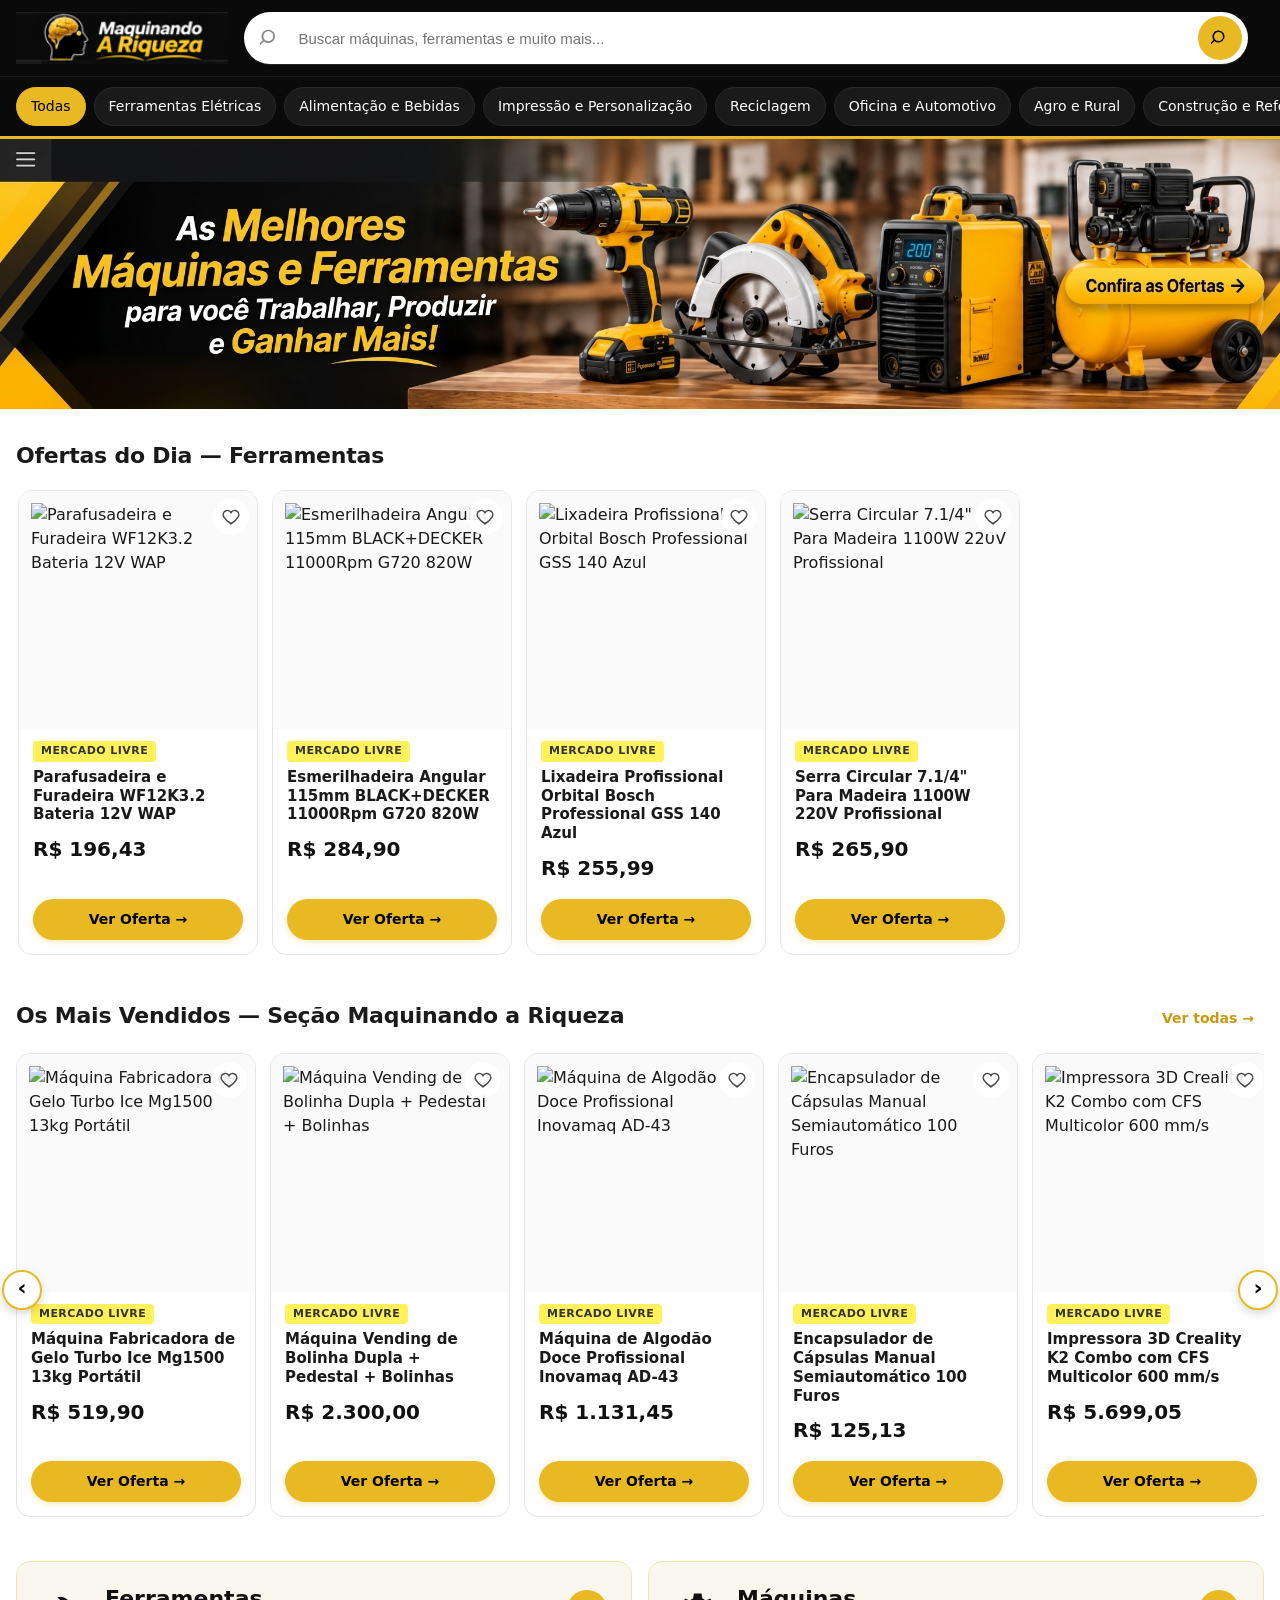
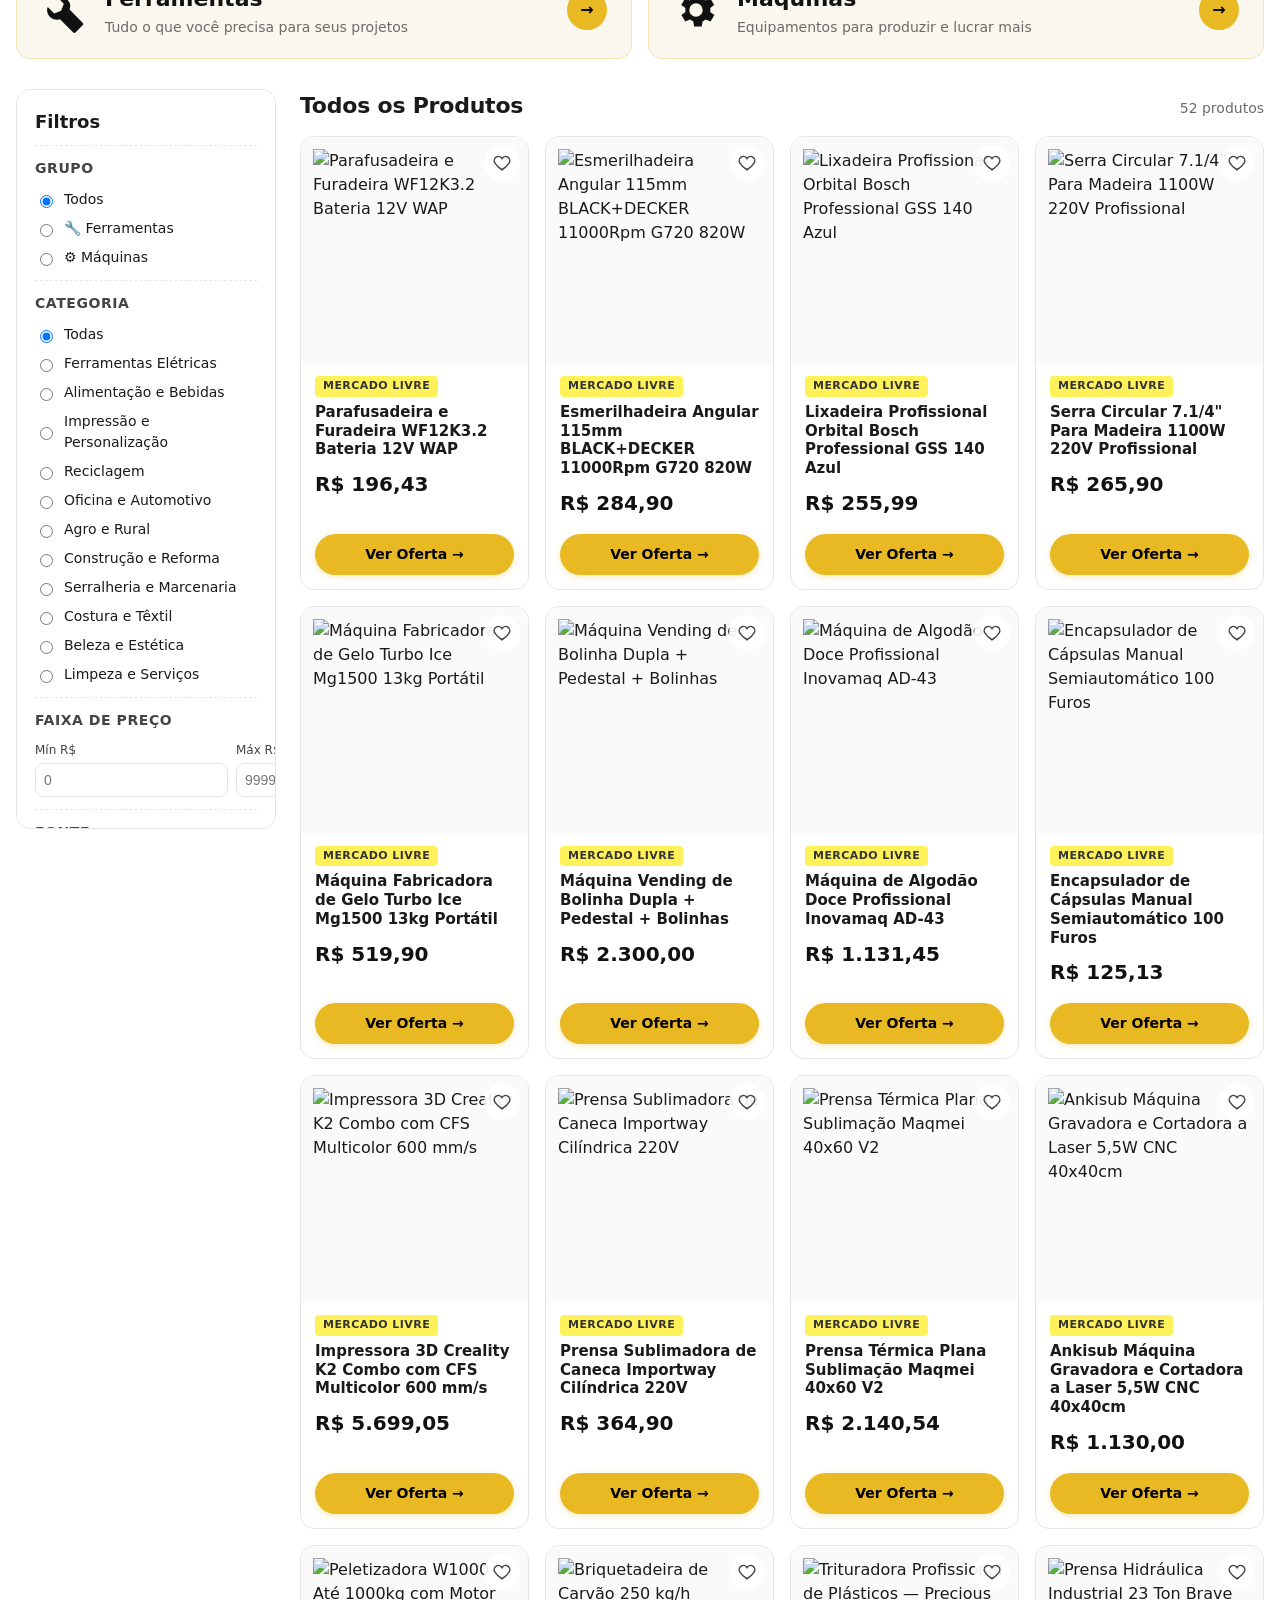
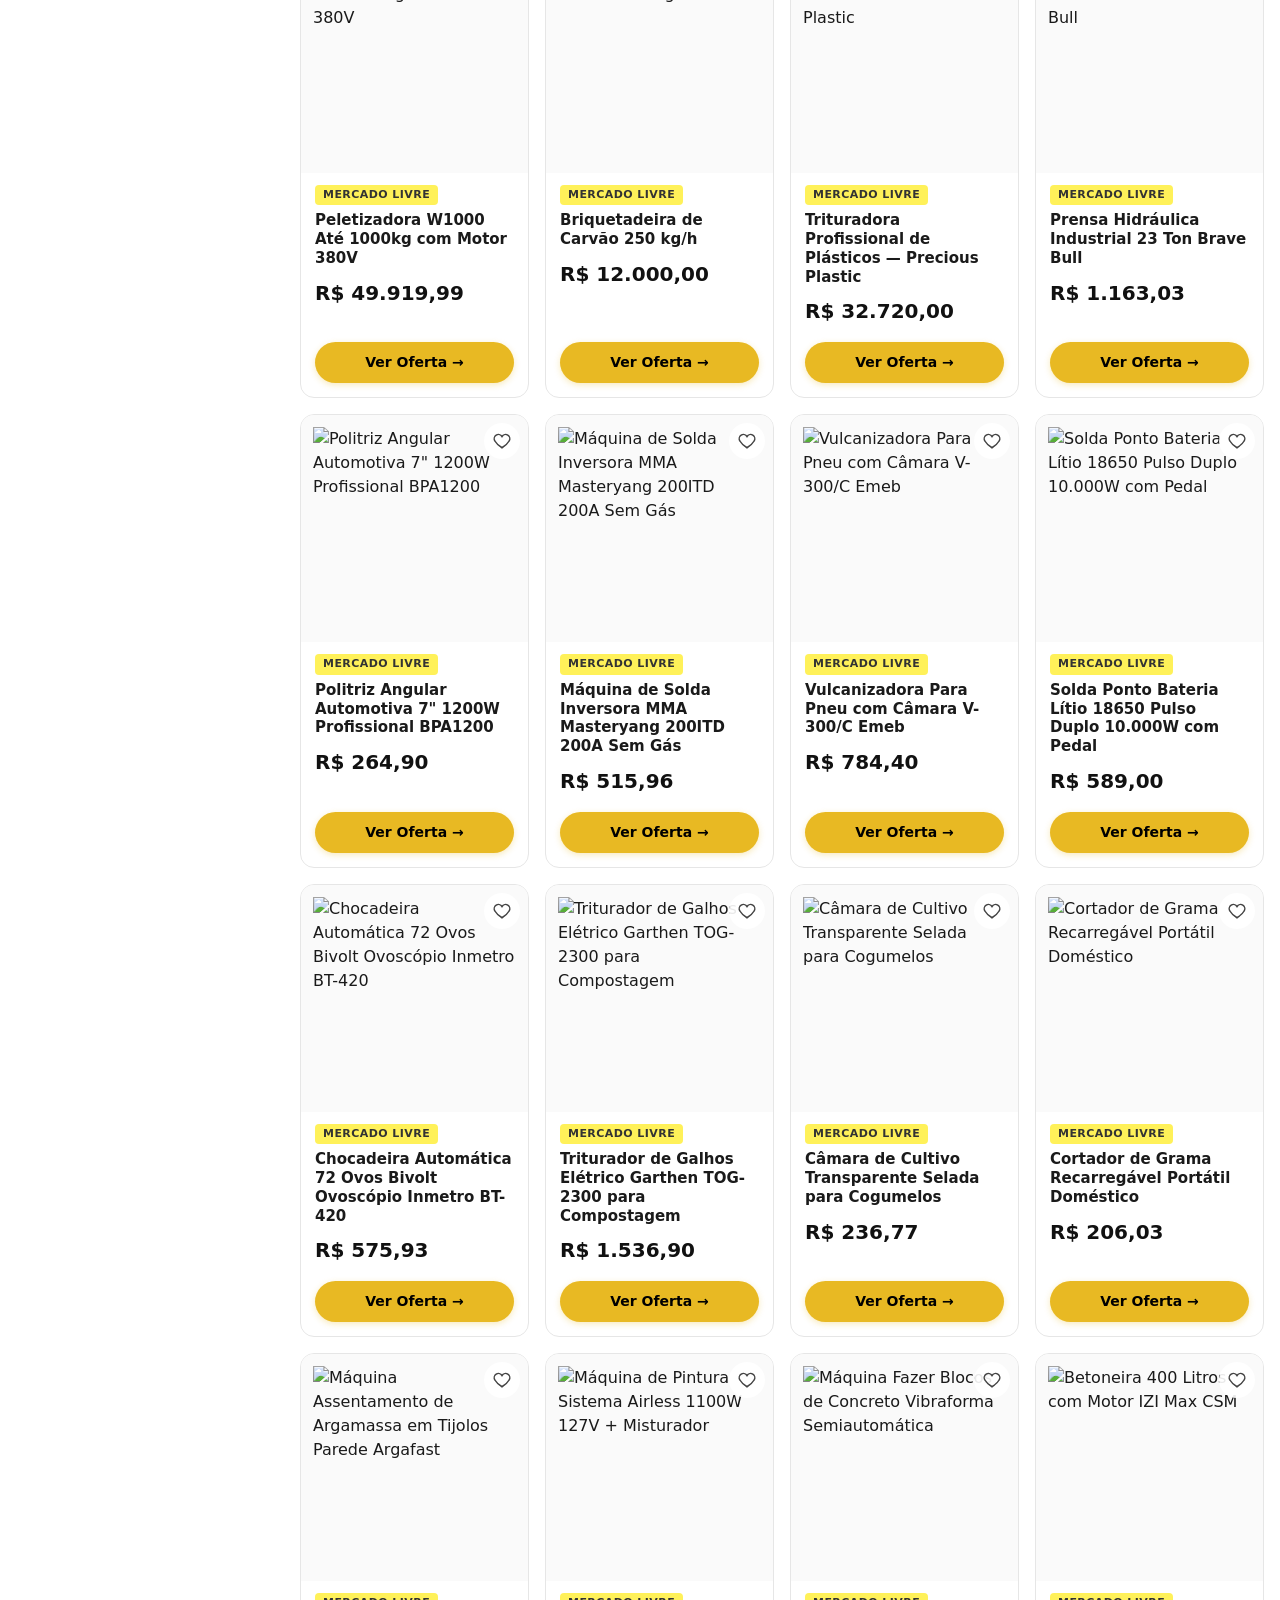
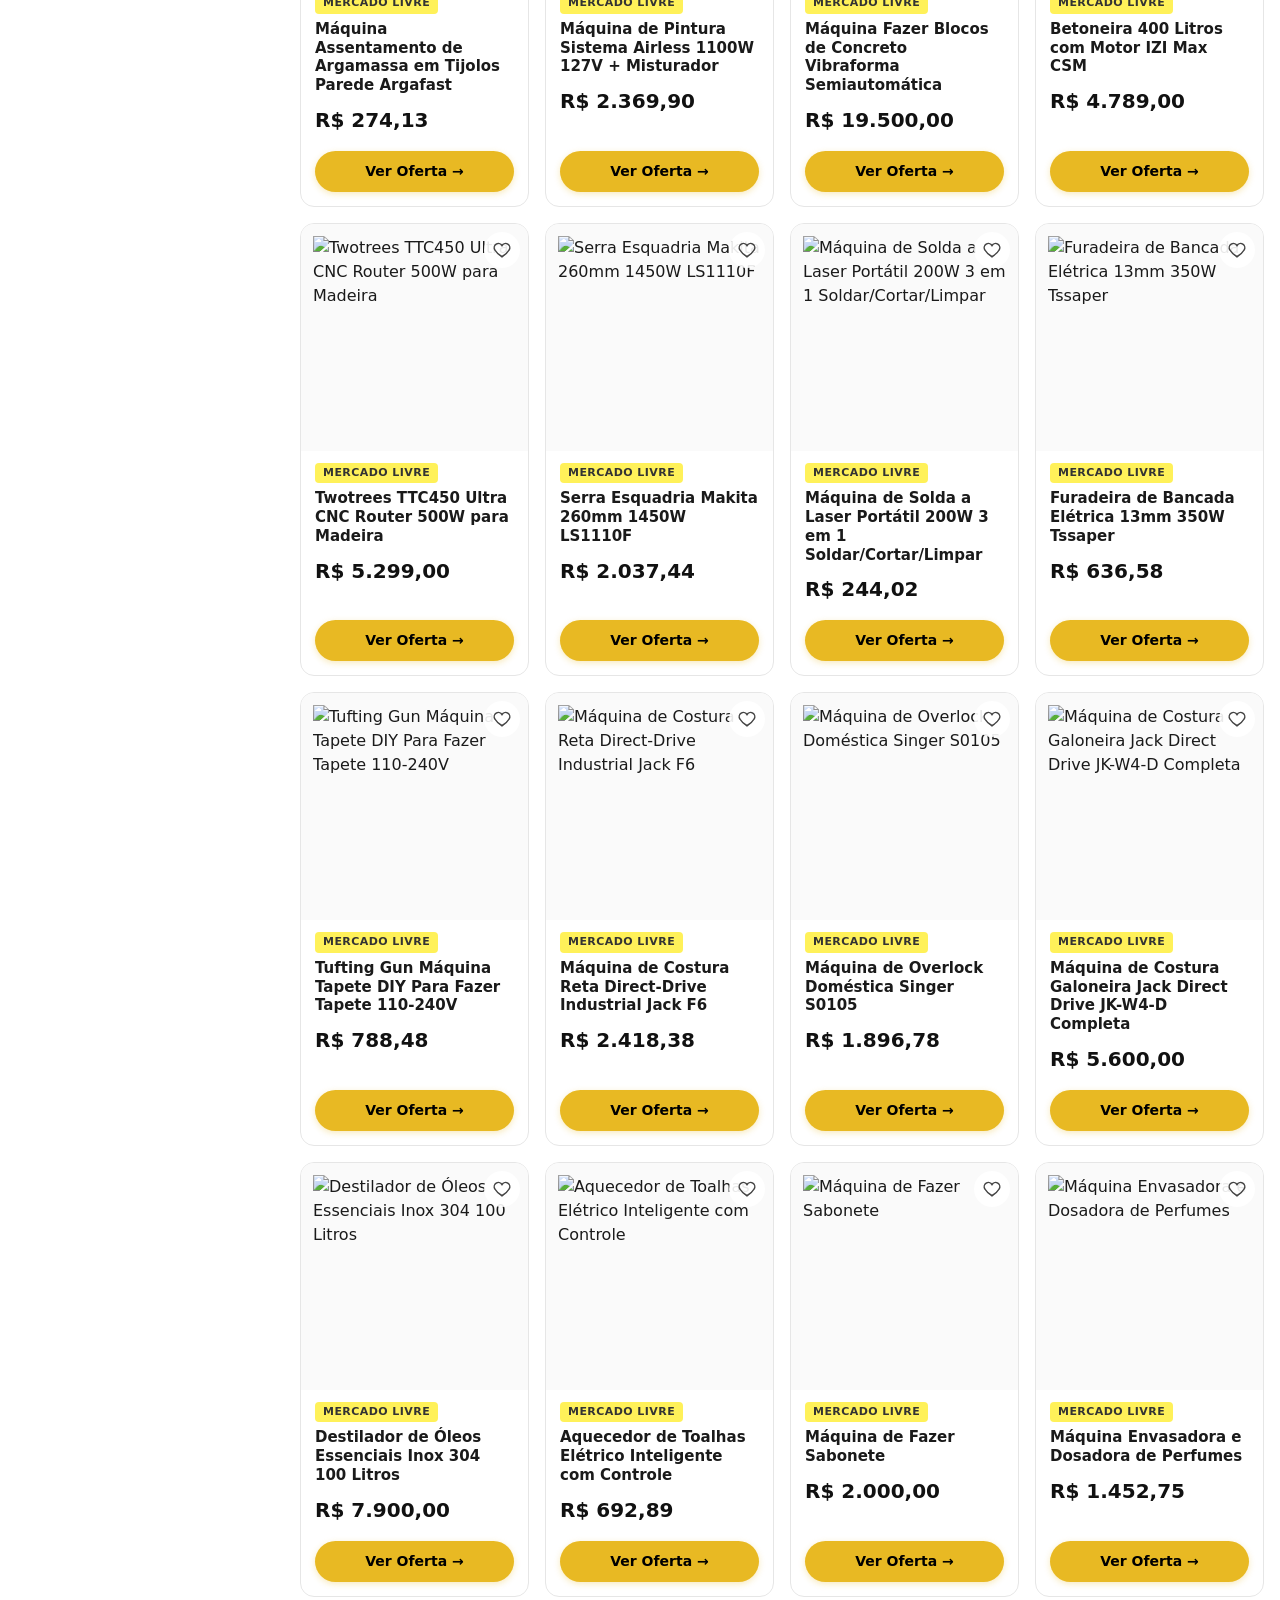
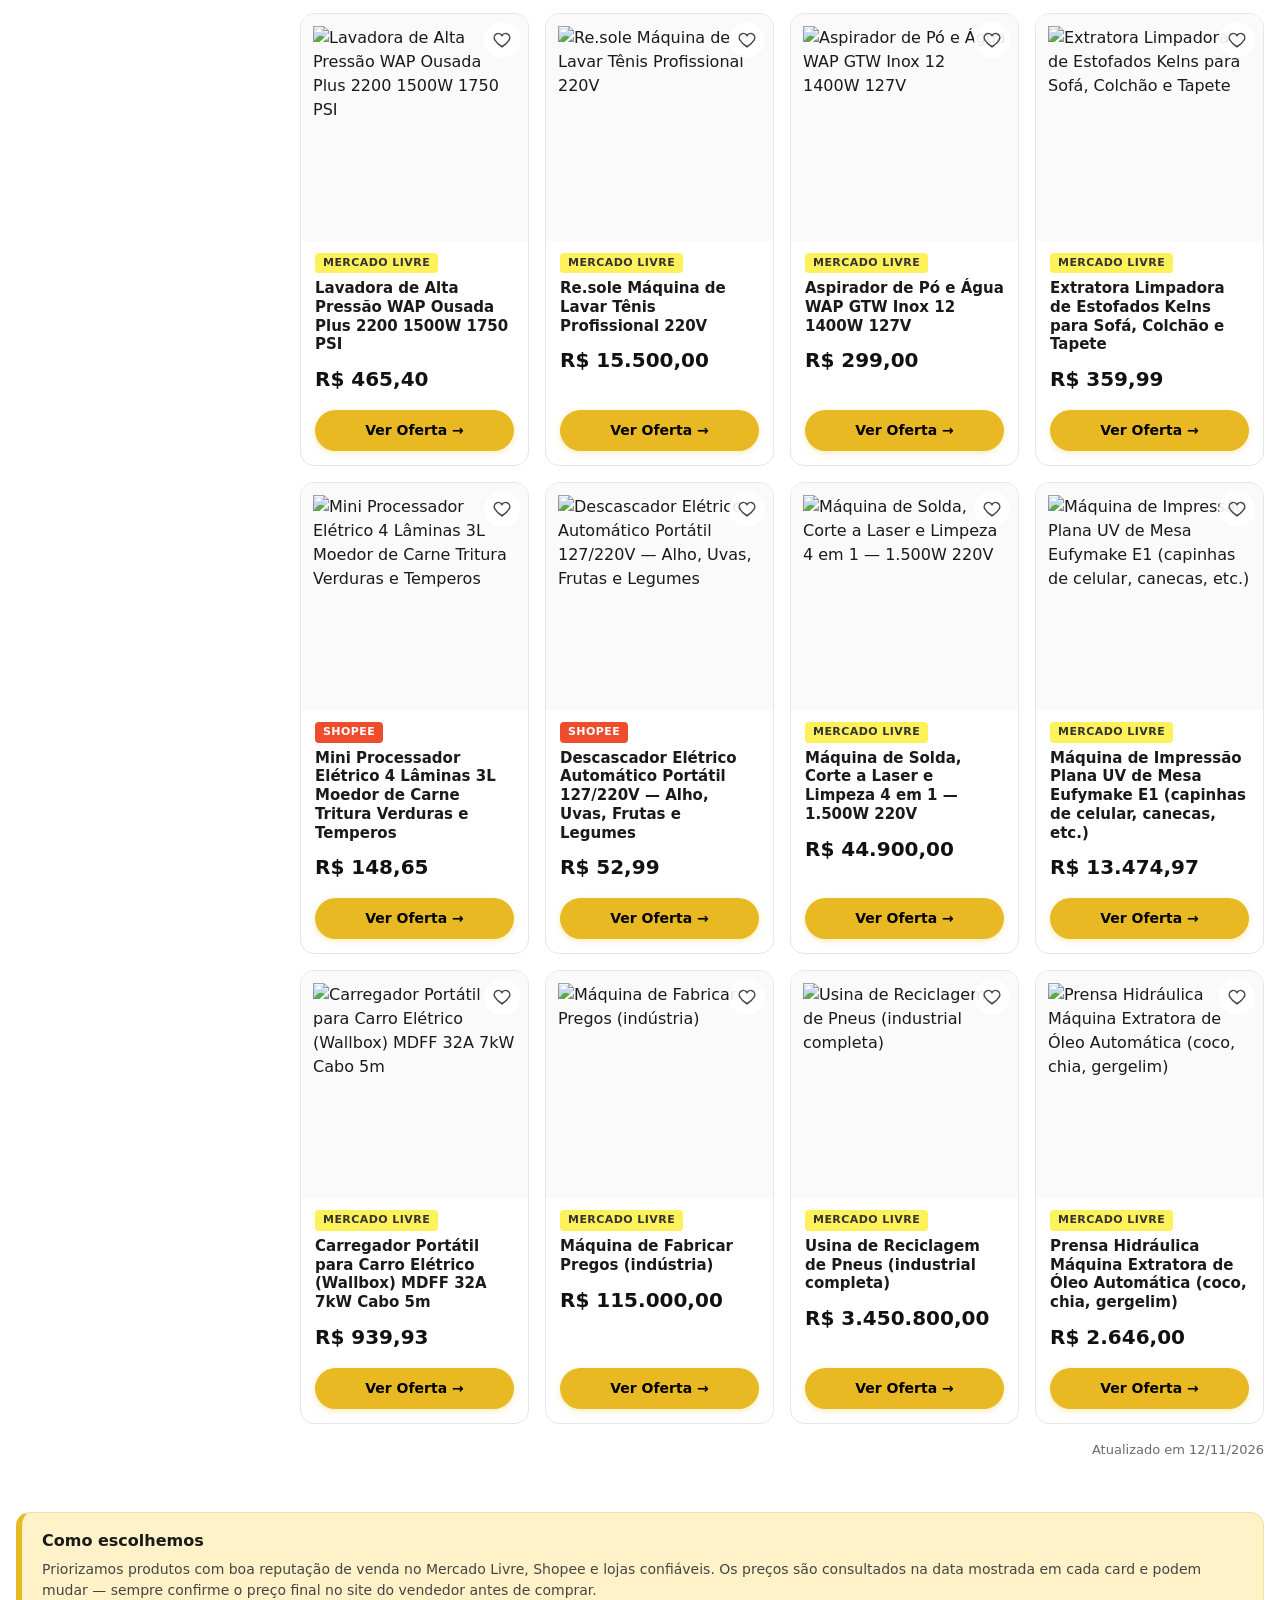
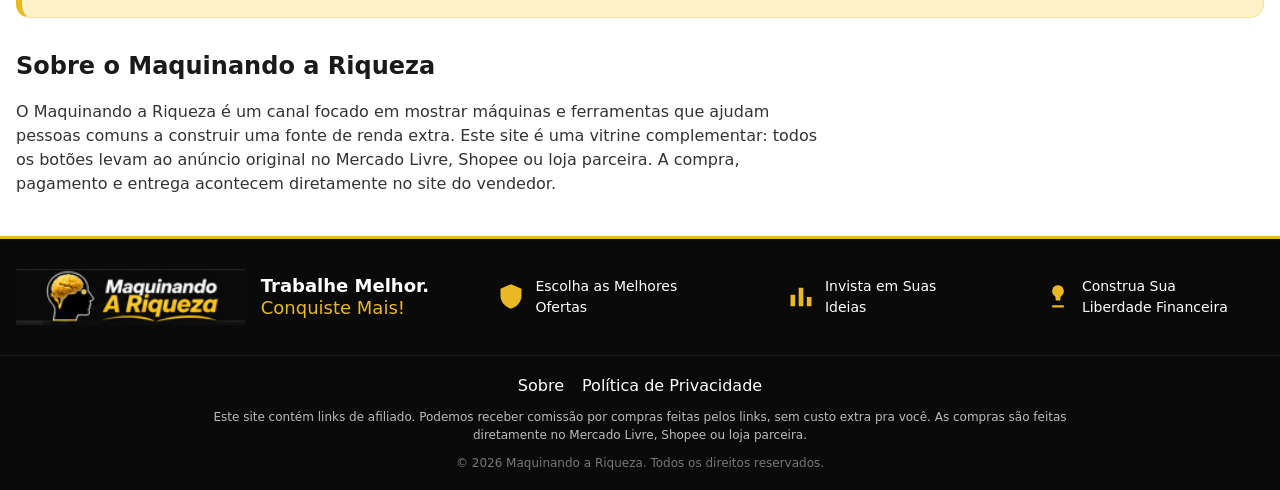
==== commit 122b7c1c: "fix: carrossel horizontal, header mobile, remove data preço, Ver todas funcional - Header mobile: lo" ====
--- a/index.html
+++ b/index.html
@@ -56,22 +56,30 @@
     </a>
   </section>
 
-  <!-- SEÇÃO 1: OFERTAS DO DIA - FERRAMENTAS -->
+  <!-- SEÇÃO 1: OFERTAS DO DIA - FERRAMENTAS (carrossel horizontal) -->
   <section class="container section-block" id="ofertas-dia">
     <header class="section-head">
       <h2>Ofertas do Dia — Ferramentas</h2>
-      <a href="#grupo=ferramentas" class="see-all">Ver todas →</a>
+      <button type="button" class="see-all" data-grupo="ferramentas">Ver todas →</button>
     </header>
-    <div id="gridFerramentas" class="grid grid-row" aria-live="polite"></div>
-  </section>
-
-  <!-- SEÇÃO 2: OS MAIS VENDIDOS -->
+    <div class="carousel-wrap">
+      <button class="carousel-btn carousel-prev" type="button" data-target="gridFerramentas" aria-label="Anterior">‹</button>
+      <div id="gridFerramentas" class="carousel" aria-live="polite"></div>
+      <button class="carousel-btn carousel-next" type="button" data-target="gridFerramentas" aria-label="Próximo">›</button>
+    </div>
+  </section>
+
+  <!-- SEÇÃO 2: OS MAIS VENDIDOS (carrossel horizontal) -->
   <section class="container section-block">
     <header class="section-head">
       <h2>Os Mais Vendidos — Seção Maquinando a Riqueza</h2>
-      <a href="#grupo=maquinas" class="see-all">Ver todas →</a>
+      <button type="button" class="see-all" data-grupo="maquinas">Ver todas →</button>
     </header>
-    <div id="gridMaisVendidos" class="grid grid-row" aria-live="polite"></div>
+    <div class="carousel-wrap">
+      <button class="carousel-btn carousel-prev" type="button" data-target="gridMaisVendidos" aria-label="Anterior">‹</button>
+      <div id="gridMaisVendidos" class="carousel" aria-live="polite"></div>
+      <button class="carousel-btn carousel-next" type="button" data-target="gridMaisVendidos" aria-label="Próximo">›</button>
+    </div>
   </section>
 
   <!-- DOIS GRANDES BLOCOS (filtram por grupo) -->
@@ -223,7 +231,6 @@
       <h3 class="card-title"><a target="_blank" rel="sponsored nofollow noopener"></a></h3>
       <div class="price-row">
         <span class="price"></span>
-        <span class="price-date"></span>
       </div>
       <a class="btn-buy" target="_blank" rel="sponsored nofollow noopener">Ver Oferta →</a>
     </div>
--- a/assets/css/styles.css
+++ b/assets/css/styles.css
@@ -61,9 +61,25 @@
 .section-block{margin:30px auto 10px}
 .section-head{display:flex;align-items:baseline;justify-content:space-between;margin:0 0 14px;gap:12px;flex-wrap:wrap}
 .section-head h2{margin:0;font-size:22px;font-weight:800;color:var(--ink);letter-spacing:-.01em}
-.see-all{font-size:14px;color:var(--gold-dark);font-weight:600}
-.see-all:hover{color:var(--gold)}
+.see-all{font-size:14px;color:var(--gold-dark);font-weight:700;background:none;border:0;cursor:pointer;padding:6px 10px;border-radius:999px;transition:all .15s}
+.see-all:hover{color:#000;background:var(--gold)}
 .updated{color:var(--muted);font-size:13px;margin-top:16px;text-align:right}
+
+/* ============== CARROSSEL ============== */
+.carousel-wrap{position:relative}
+.carousel{display:flex;gap:14px;overflow-x:auto;scroll-snap-type:x mandatory;scroll-behavior:smooth;padding:4px 2px 14px;scrollbar-width:thin;scrollbar-color:var(--gold) transparent}
+.carousel::-webkit-scrollbar{height:6px}
+.carousel::-webkit-scrollbar-thumb{background:var(--gold);border-radius:3px}
+.carousel::-webkit-scrollbar-track{background:transparent}
+.carousel > .card{flex:0 0 240px;scroll-snap-align:start;min-width:240px}
+.carousel-btn{position:absolute;top:50%;transform:translateY(-50%);width:40px;height:40px;border-radius:999px;background:#fff;color:#000;border:2px solid var(--gold);font-size:22px;font-weight:800;cursor:pointer;z-index:5;box-shadow:0 4px 10px rgba(0,0,0,.15);display:grid;place-items:center;line-height:1;padding:0 0 4px}
+.carousel-btn:hover{background:var(--gold)}
+.carousel-prev{left:-14px}
+.carousel-next{right:-14px}
+@media (max-width: 760px){
+  .carousel-btn{display:none}
+  .carousel > .card{flex:0 0 68vw;min-width:68vw;max-width:260px}
+}
 
 /* ============== BIG CATS ============== */
 .big-cats{display:grid;grid-template-columns:1fr 1fr;gap:16px;margin:30px auto 10px}
@@ -150,10 +166,11 @@
 
 /* ============== RESPONSIVO ============== */
 @media (max-width: 960px){
-  .header-row{grid-template-columns:auto 1fr auto;gap:10px}
-  .logo img{height:40px}
-  .search{padding-left:40px}
-  .btn-menu{display:inline-flex}
+  .header-row{grid-template-columns:auto auto;gap:10px;padding:10px 12px}
+  .logo{grid-column:1}
+  .logo img{height:44px}
+  .btn-menu{display:inline-flex;grid-column:2;justify-self:end}
+  .search{grid-column:1 / -1;padding-left:40px}
   .big-cats{grid-template-columns:1fr}
   .shop{grid-template-columns:1fr}
   .btn-filter-mobile{display:inline-block}
@@ -167,12 +184,12 @@
   .card-title{font-size:14px;min-height:36px}
   .price{font-size:17px}
   .btn-buy{font-size:13px;padding:9px}
-  .hero-img-link img{max-height:300px}
+  .hero-img-link img{max-height:none;width:100%}
 }
 
 @media (max-width: 480px){
-  .header-row{grid-template-columns:auto 1fr}
-  .btn-menu{grid-column:1 / -1;justify-content:center;background:#141414;border-radius:8px;margin-top:4px}
+  .logo img{height:42px}
   .search input{font-size:14px}
-  .section-head h2{font-size:18px}
+  .section-head h2{font-size:17px;line-height:1.2}
+  .see-all{font-size:13px;padding:5px 8px}
 }
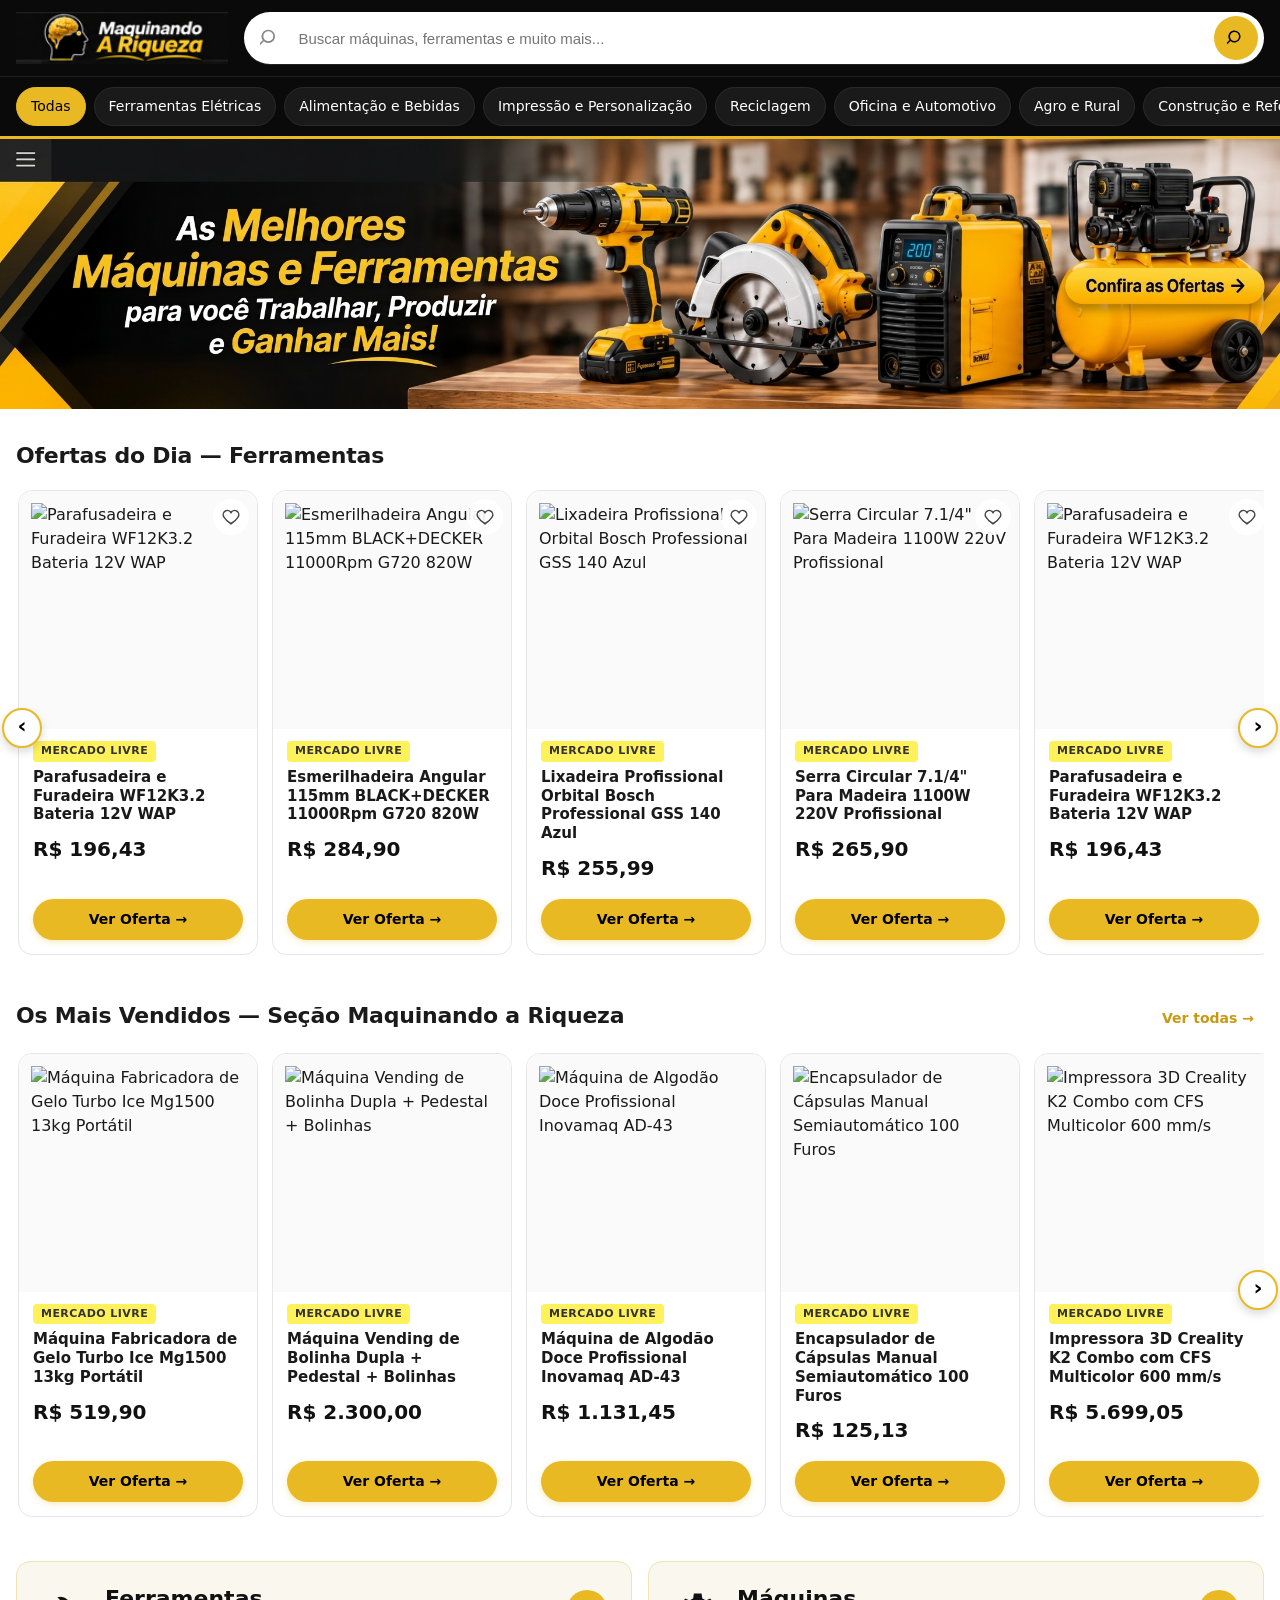
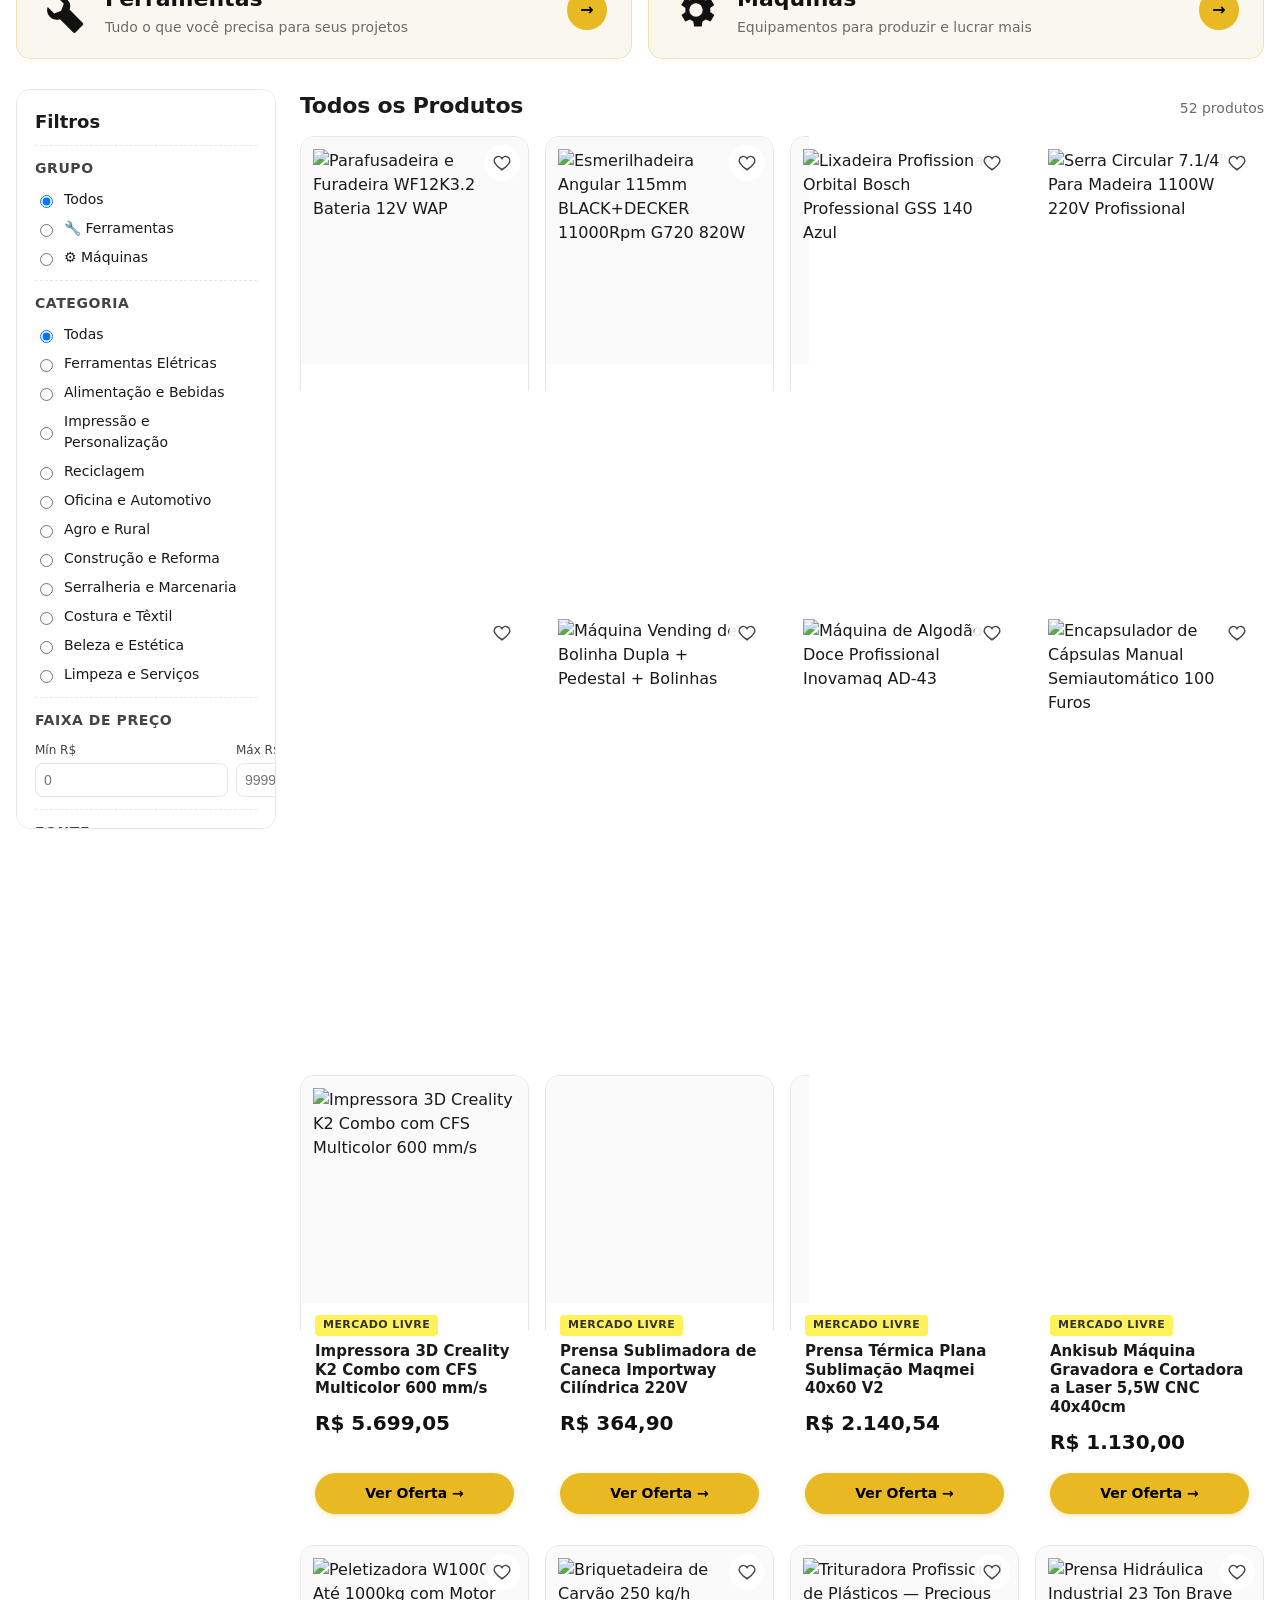
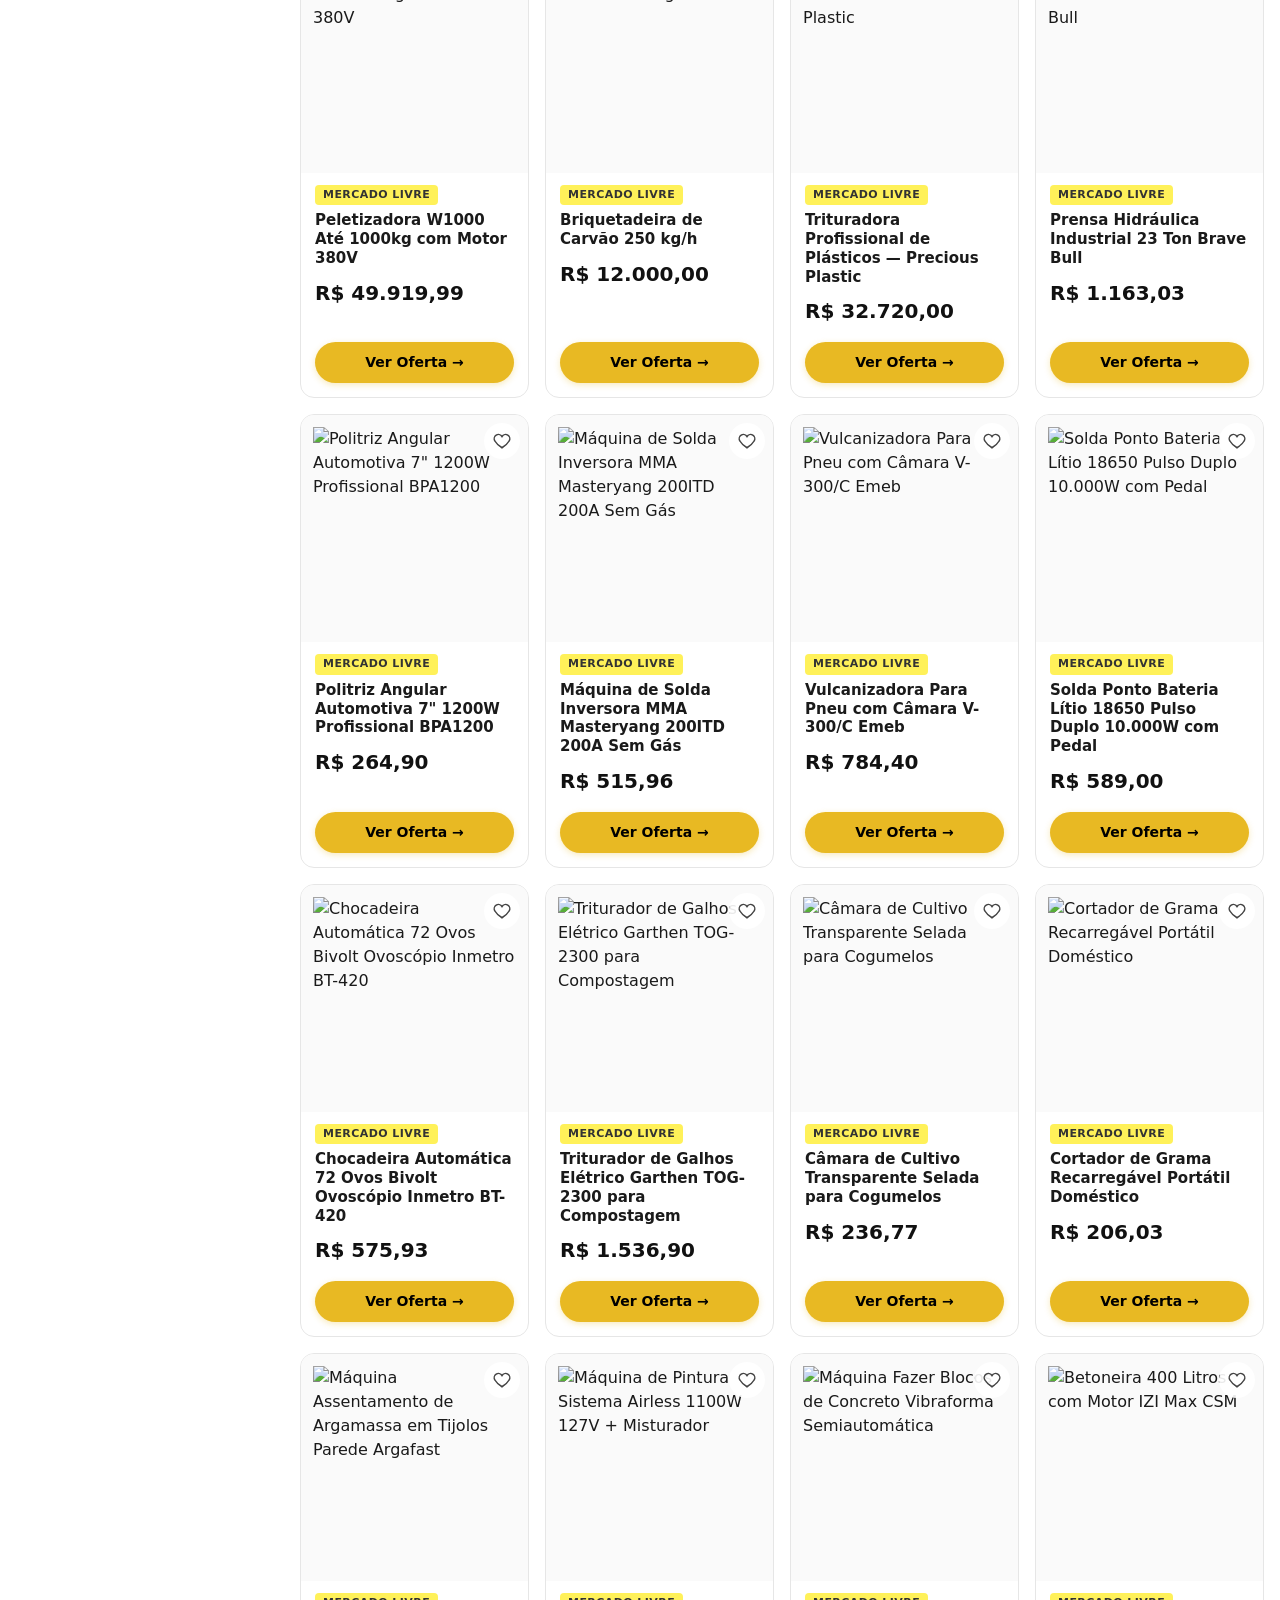
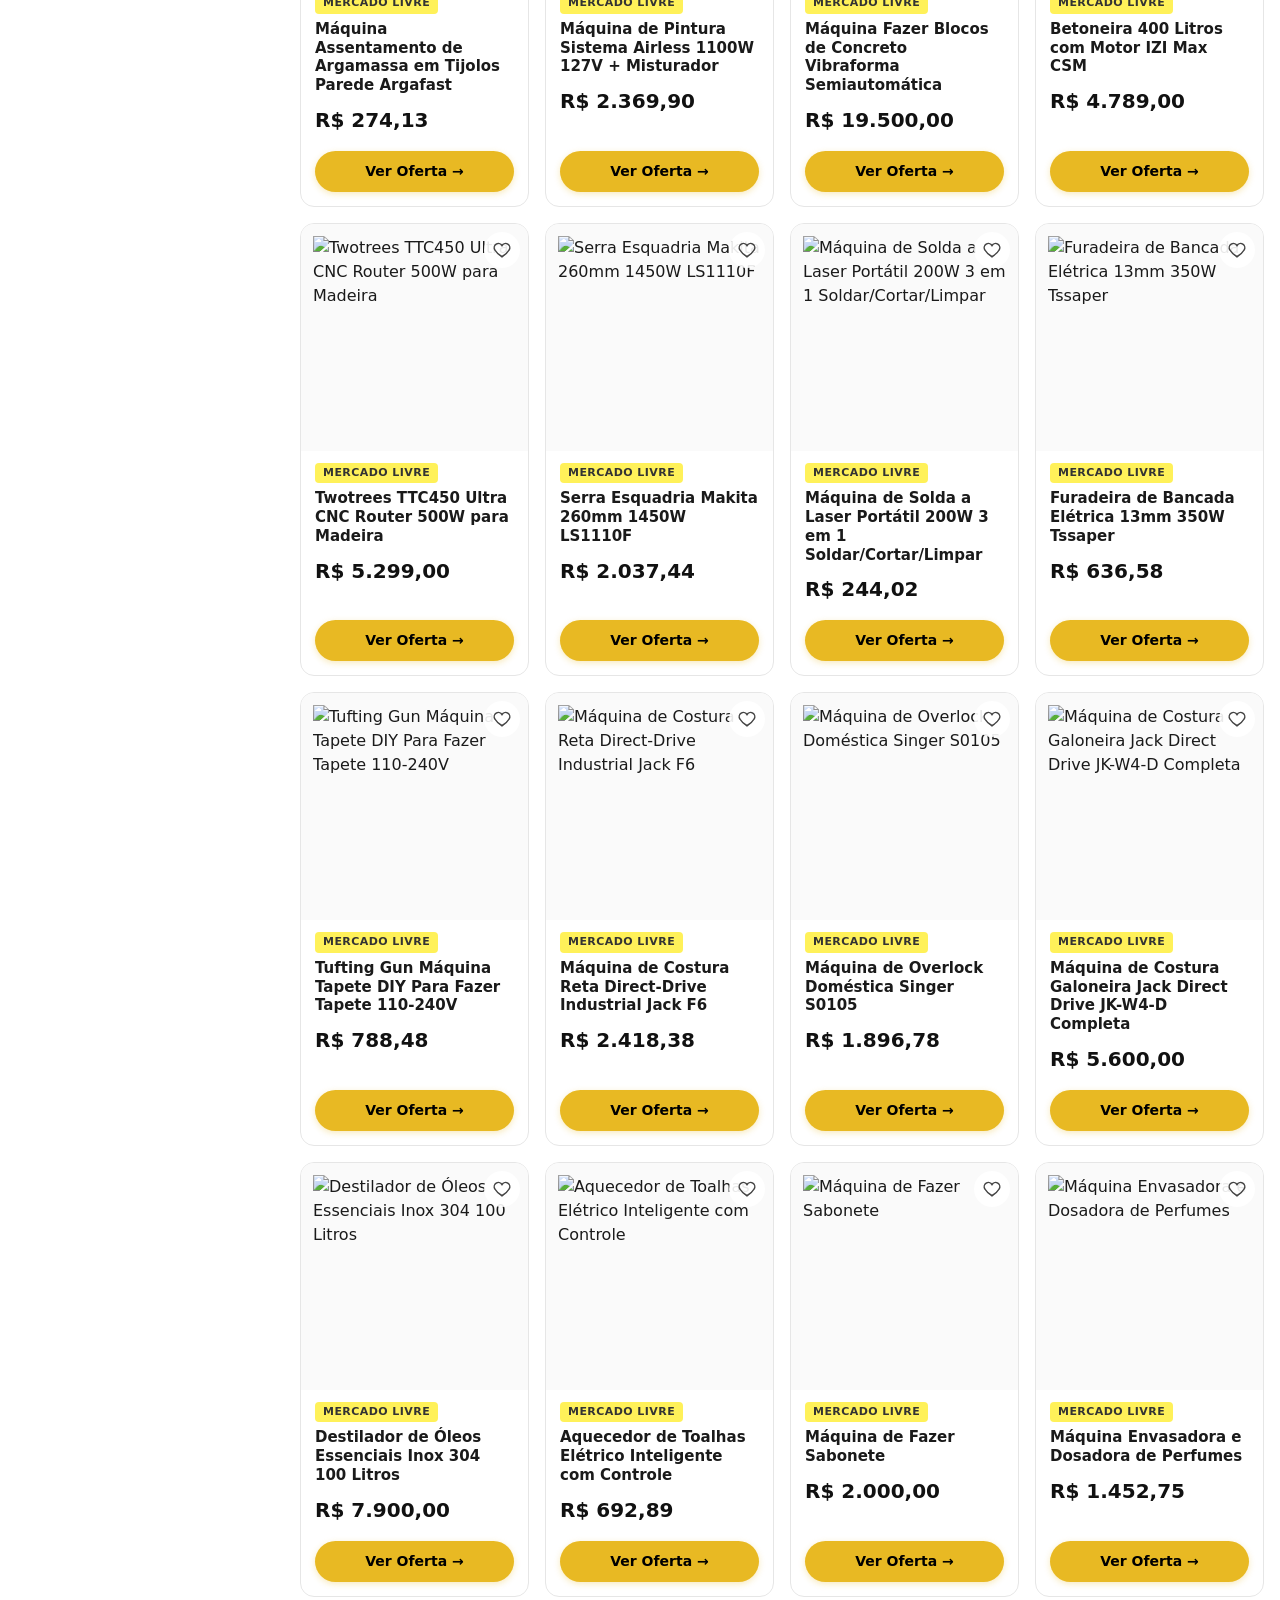
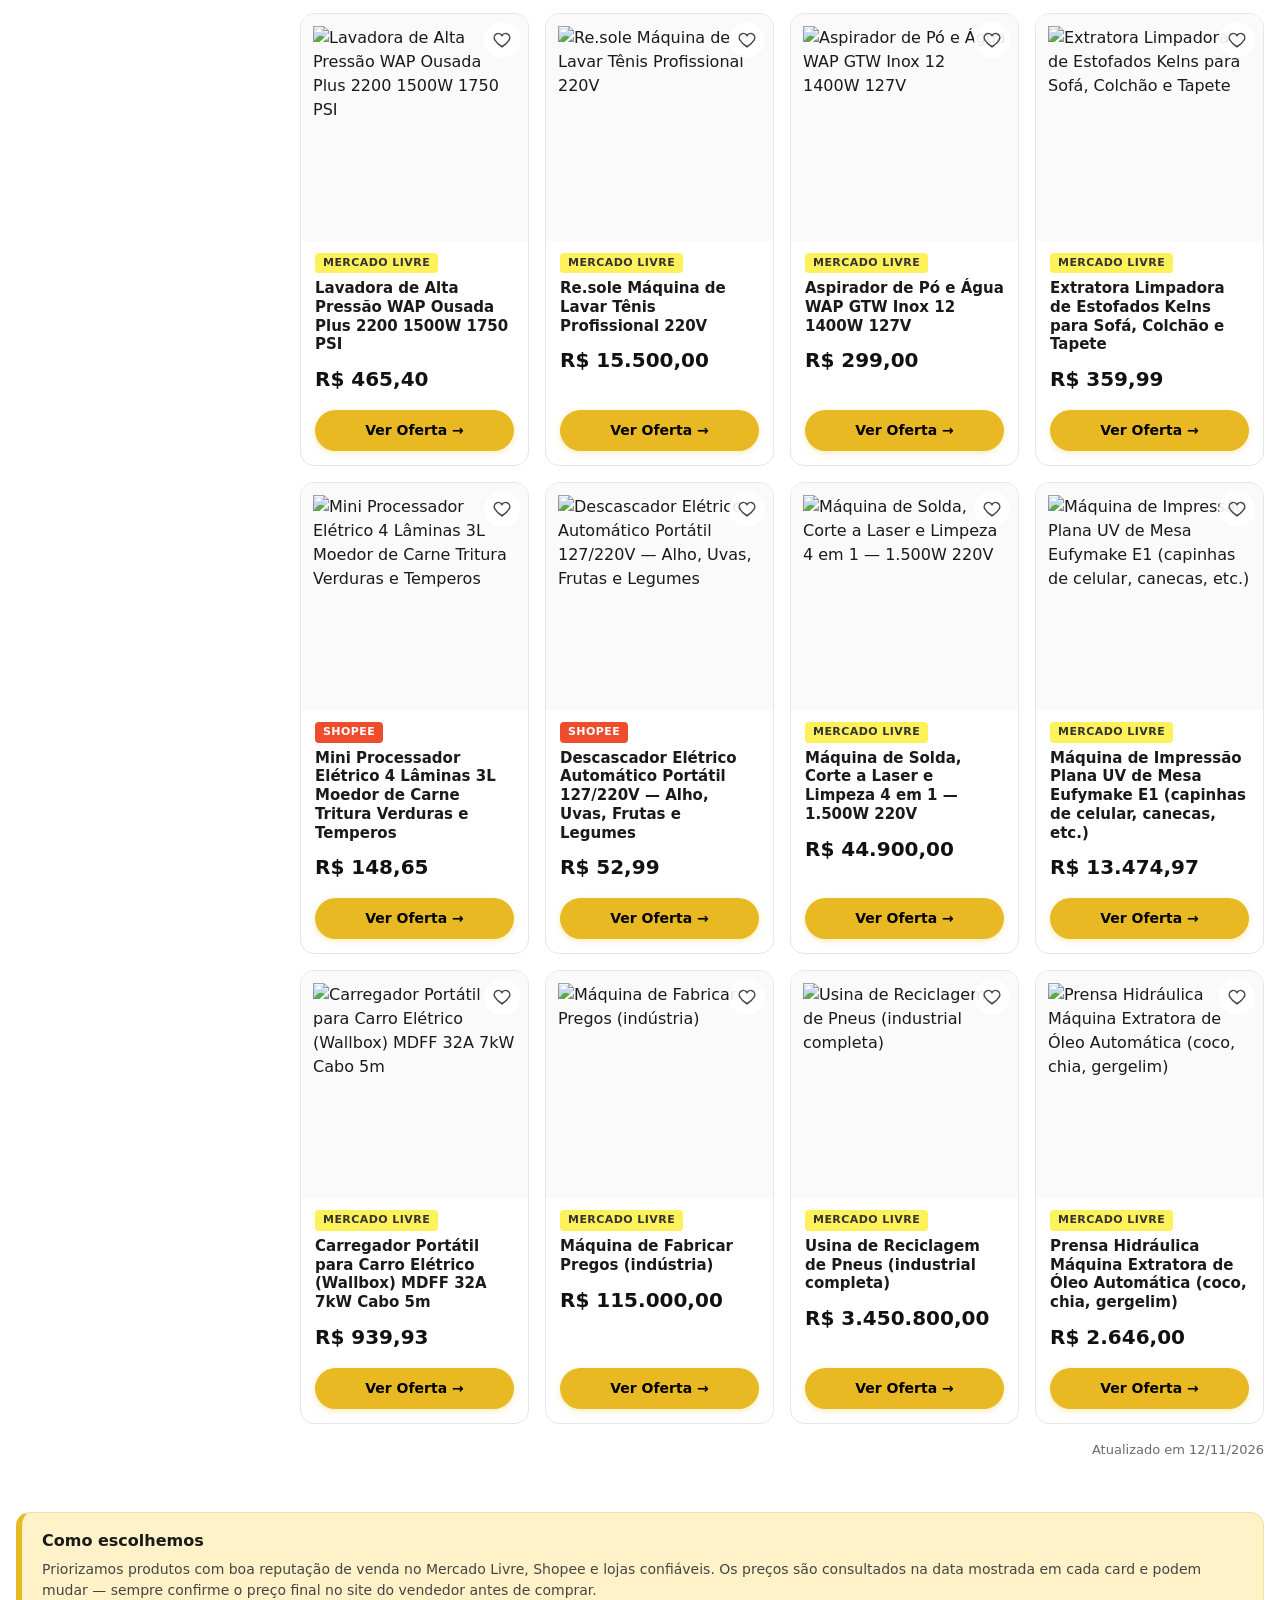
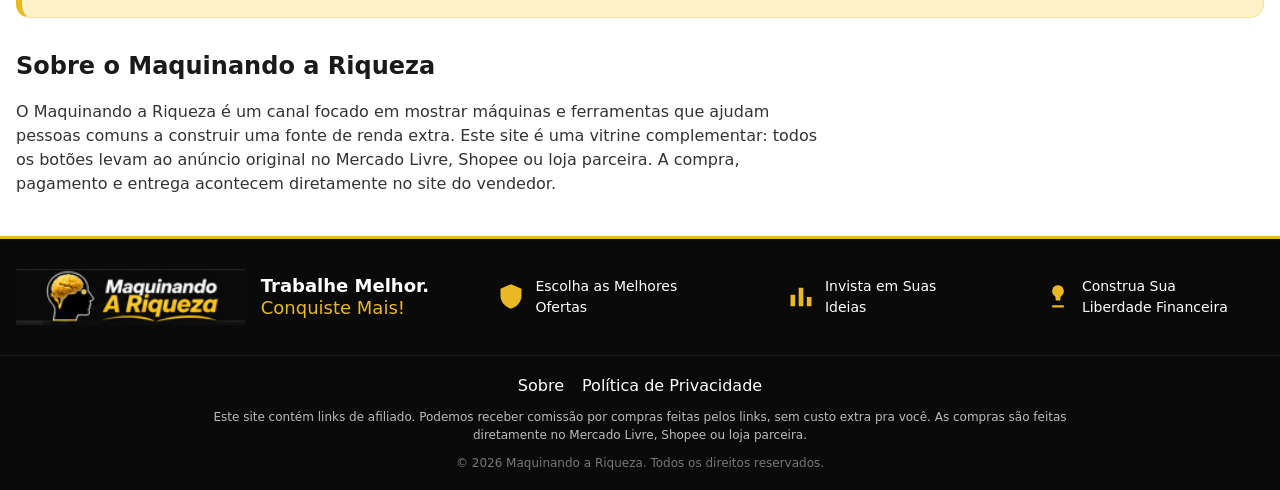
==== commit 14e4c916: "feat: remove botão Categorias, strip oculta no scroll, carrossel auto-scroll infinito - Remove botão" ====
--- a/index.html
+++ b/index.html
@@ -34,10 +34,6 @@
       </button>
     </form>
 
-    <button id="menuToggle" class="btn-menu" aria-expanded="false" aria-controls="catMenu">
-      <span class="burger" aria-hidden="true"></span>
-      Categorias <span class="chev">▾</span>
-    </button>
   </div>
 
   <nav id="catMenu" class="cat-strip" aria-label="Categorias">
--- a/assets/css/styles.css
+++ b/assets/css/styles.css
@@ -31,8 +31,8 @@
 .muted{color:var(--muted);font-size:14px}
 
 /* ============== HEADER ============== */
-.site-header{background:var(--black);color:#fff;position:sticky;top:0;z-index:50;border-bottom:3px solid var(--gold)}
-.header-row{display:grid;grid-template-columns:auto 1fr auto;gap:16px;align-items:center;padding:12px 16px}
+.site-header{background:var(--black);color:#fff;position:sticky;top:0;z-index:50;border-bottom:3px solid var(--gold);transition:transform .3s ease}
+.header-row{display:grid;grid-template-columns:auto 1fr;gap:16px;align-items:center;padding:12px 16px}
 .logo img{height:52px;width:auto;display:block}
 
 .search{position:relative;display:flex;align-items:center;background:#fff;border-radius:999px;padding:4px 6px 4px 46px;box-shadow:0 1px 0 rgba(255,255,255,.1)}
@@ -42,12 +42,9 @@
 .btn-search svg{width:18px;height:18px;fill:#000}
 .btn-search:hover{background:var(--gold-2)}
 
-.btn-menu{display:none;background:transparent;color:#fff;border:0;align-items:center;gap:8px;padding:10px 12px;border-radius:10px}
-.btn-menu .burger{width:18px;height:2px;background:#fff;position:relative;display:inline-block}
-.btn-menu .burger::before,.btn-menu .burger::after{content:"";position:absolute;left:0;width:18px;height:2px;background:#fff}
-.btn-menu .burger::before{top:-6px}.btn-menu .burger::after{top:6px}
-
-.cat-strip{background:var(--black);border-top:1px solid #1e1e1e}
+/* Strip de categorias — oculta ao rolar pra baixo */
+.cat-strip{background:var(--black);border-top:1px solid #1e1e1e;overflow:hidden;max-height:60px;transition:max-height .3s ease, opacity .25s ease, padding .3s ease;opacity:1}
+.cat-strip.hidden{max-height:0;opacity:0;border-top-color:transparent}
 .cat-strip-row{display:flex;gap:8px;overflow-x:auto;padding:10px 16px;scrollbar-width:thin}
 .cat-chip{flex:0 0 auto;background:#1a1a1a;color:#fff;border:1px solid #2a2a2a;border-radius:999px;padding:8px 14px;font-size:14px;white-space:nowrap;cursor:pointer}
 .cat-chip:hover,.cat-chip.active{background:var(--gold);color:#000;border-color:var(--gold)}
@@ -67,11 +64,11 @@
 
 /* ============== CARROSSEL ============== */
 .carousel-wrap{position:relative}
-.carousel{display:flex;gap:14px;overflow-x:auto;scroll-snap-type:x mandatory;scroll-behavior:smooth;padding:4px 2px 14px;scrollbar-width:thin;scrollbar-color:var(--gold) transparent}
+.carousel{display:flex;gap:14px;overflow-x:auto;padding:4px 2px 14px;scrollbar-width:thin;scrollbar-color:var(--gold) transparent}
 .carousel::-webkit-scrollbar{height:6px}
 .carousel::-webkit-scrollbar-thumb{background:var(--gold);border-radius:3px}
 .carousel::-webkit-scrollbar-track{background:transparent}
-.carousel > .card{flex:0 0 240px;scroll-snap-align:start;min-width:240px}
+.carousel > .card{flex:0 0 240px;min-width:240px}
 .carousel-btn{position:absolute;top:50%;transform:translateY(-50%);width:40px;height:40px;border-radius:999px;background:#fff;color:#000;border:2px solid var(--gold);font-size:22px;font-weight:800;cursor:pointer;z-index:5;box-shadow:0 4px 10px rgba(0,0,0,.15);display:grid;place-items:center;line-height:1;padding:0 0 4px}
 .carousel-btn:hover{background:var(--gold)}
 .carousel-prev{left:-14px}
@@ -166,11 +163,11 @@
 
 /* ============== RESPONSIVO ============== */
 @media (max-width: 960px){
-  .header-row{grid-template-columns:auto auto;gap:10px;padding:10px 12px}
-  .logo{grid-column:1}
-  .logo img{height:44px}
-  .btn-menu{display:inline-flex;grid-column:2;justify-self:end}
+  .header-row{grid-template-columns:1fr;gap:8px;padding:8px 12px}
+  .logo{justify-self:center}
+  .logo img{height:50px}
   .search{grid-column:1 / -1;padding-left:40px}
+  .hero-img-link img{max-height:none;width:100%}
   .big-cats{grid-template-columns:1fr}
   .shop{grid-template-columns:1fr}
   .btn-filter-mobile{display:inline-block}
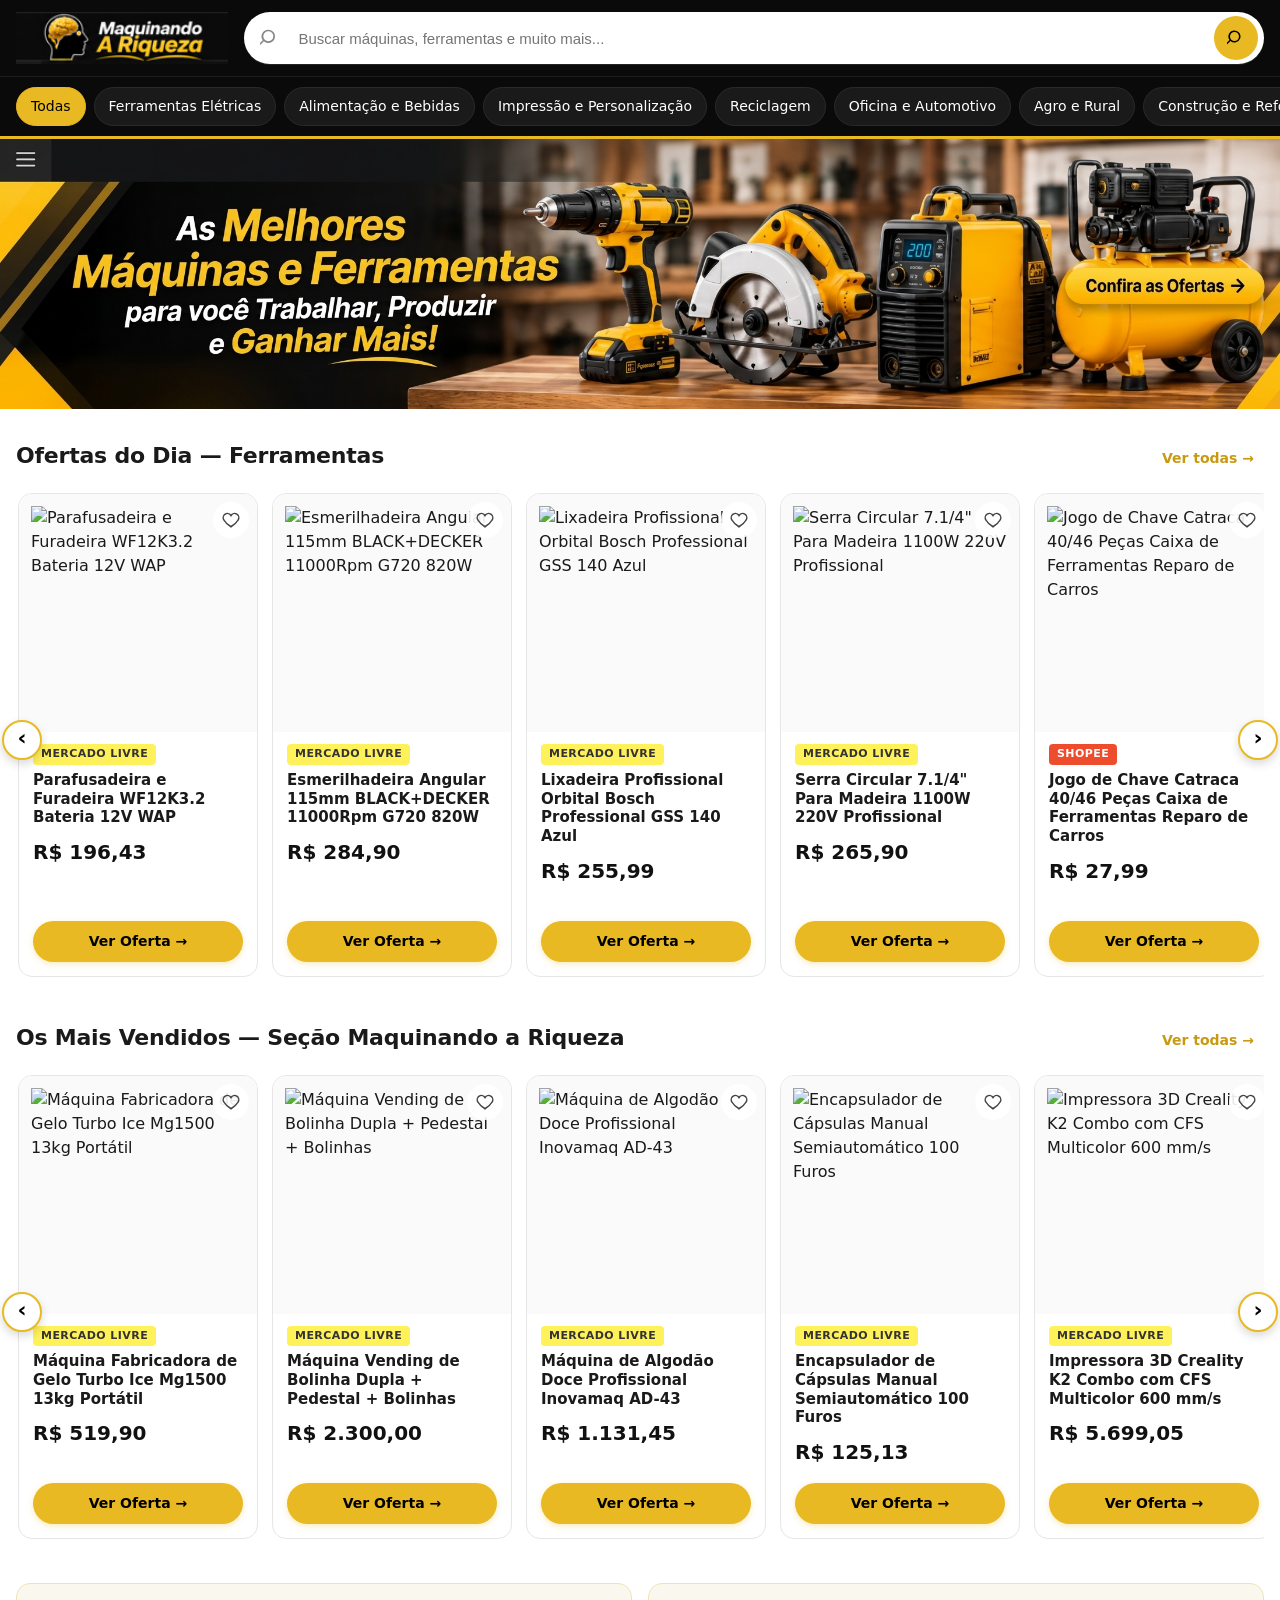
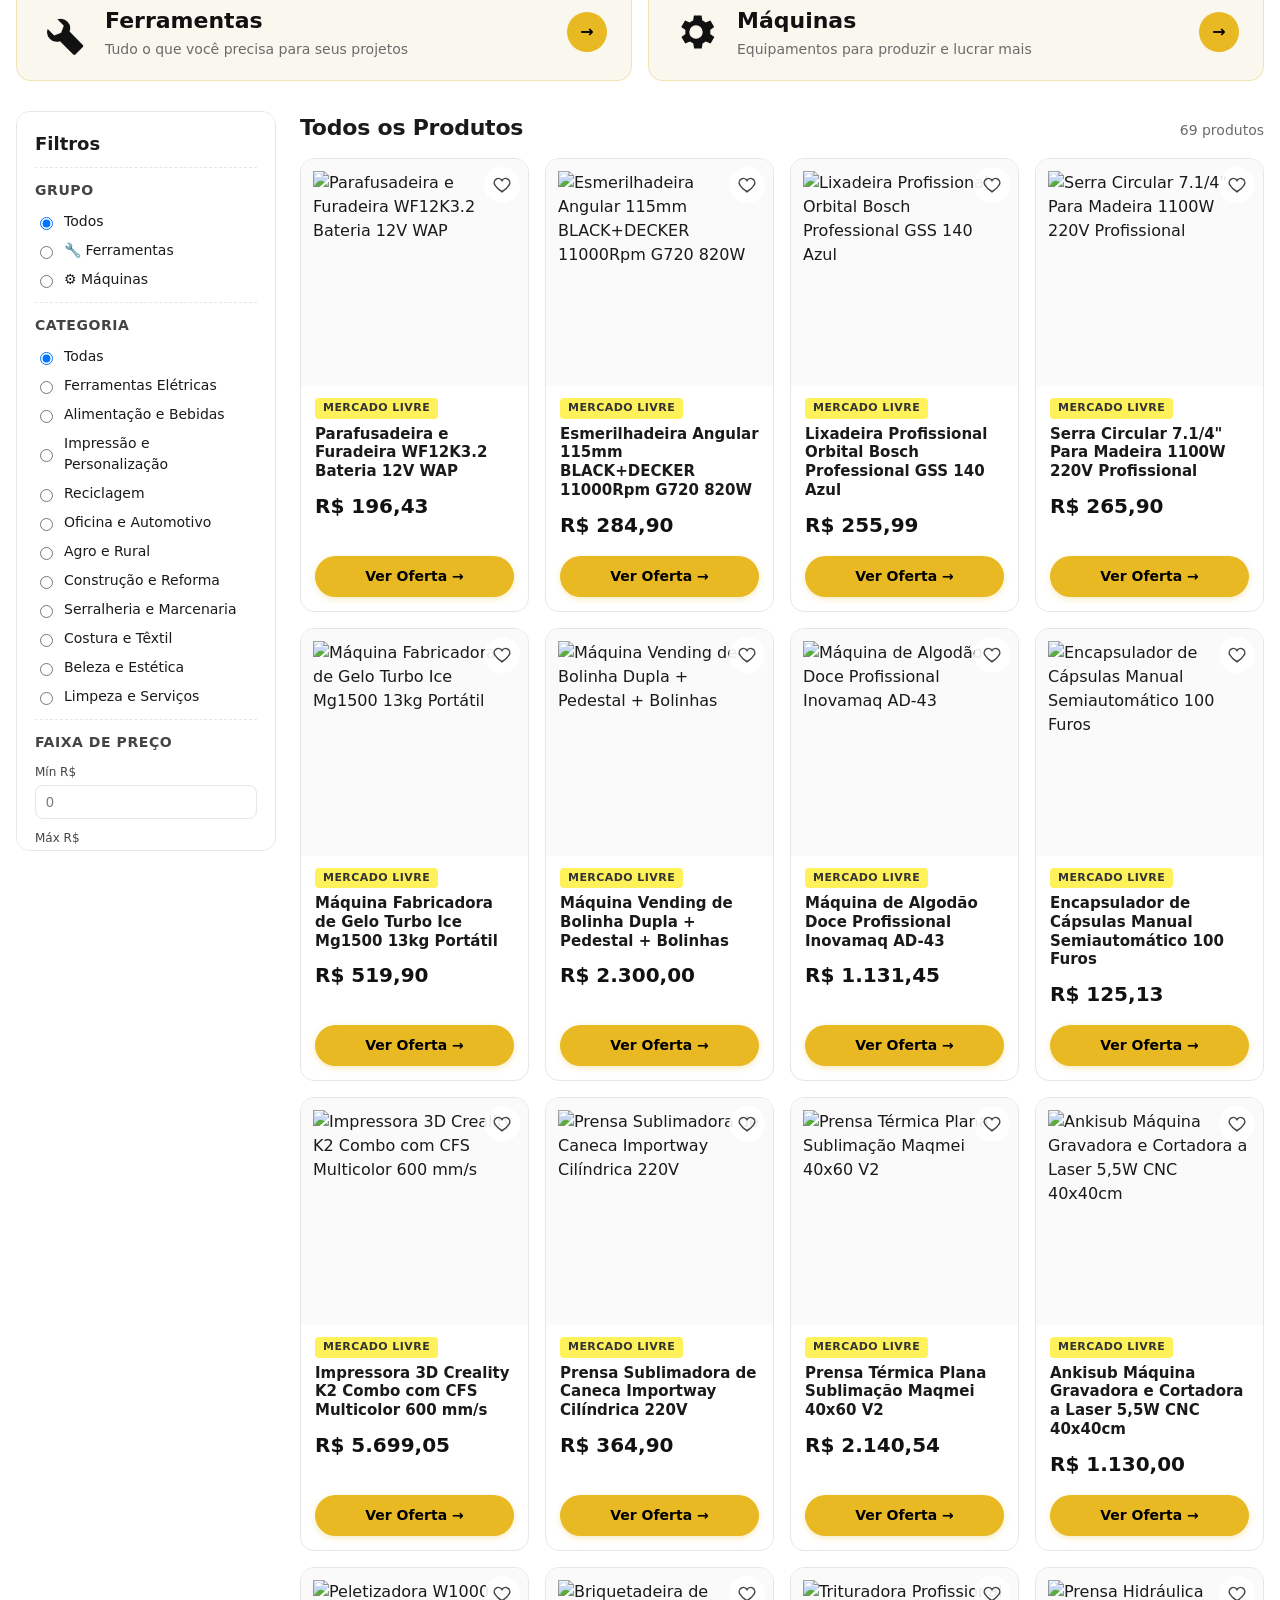
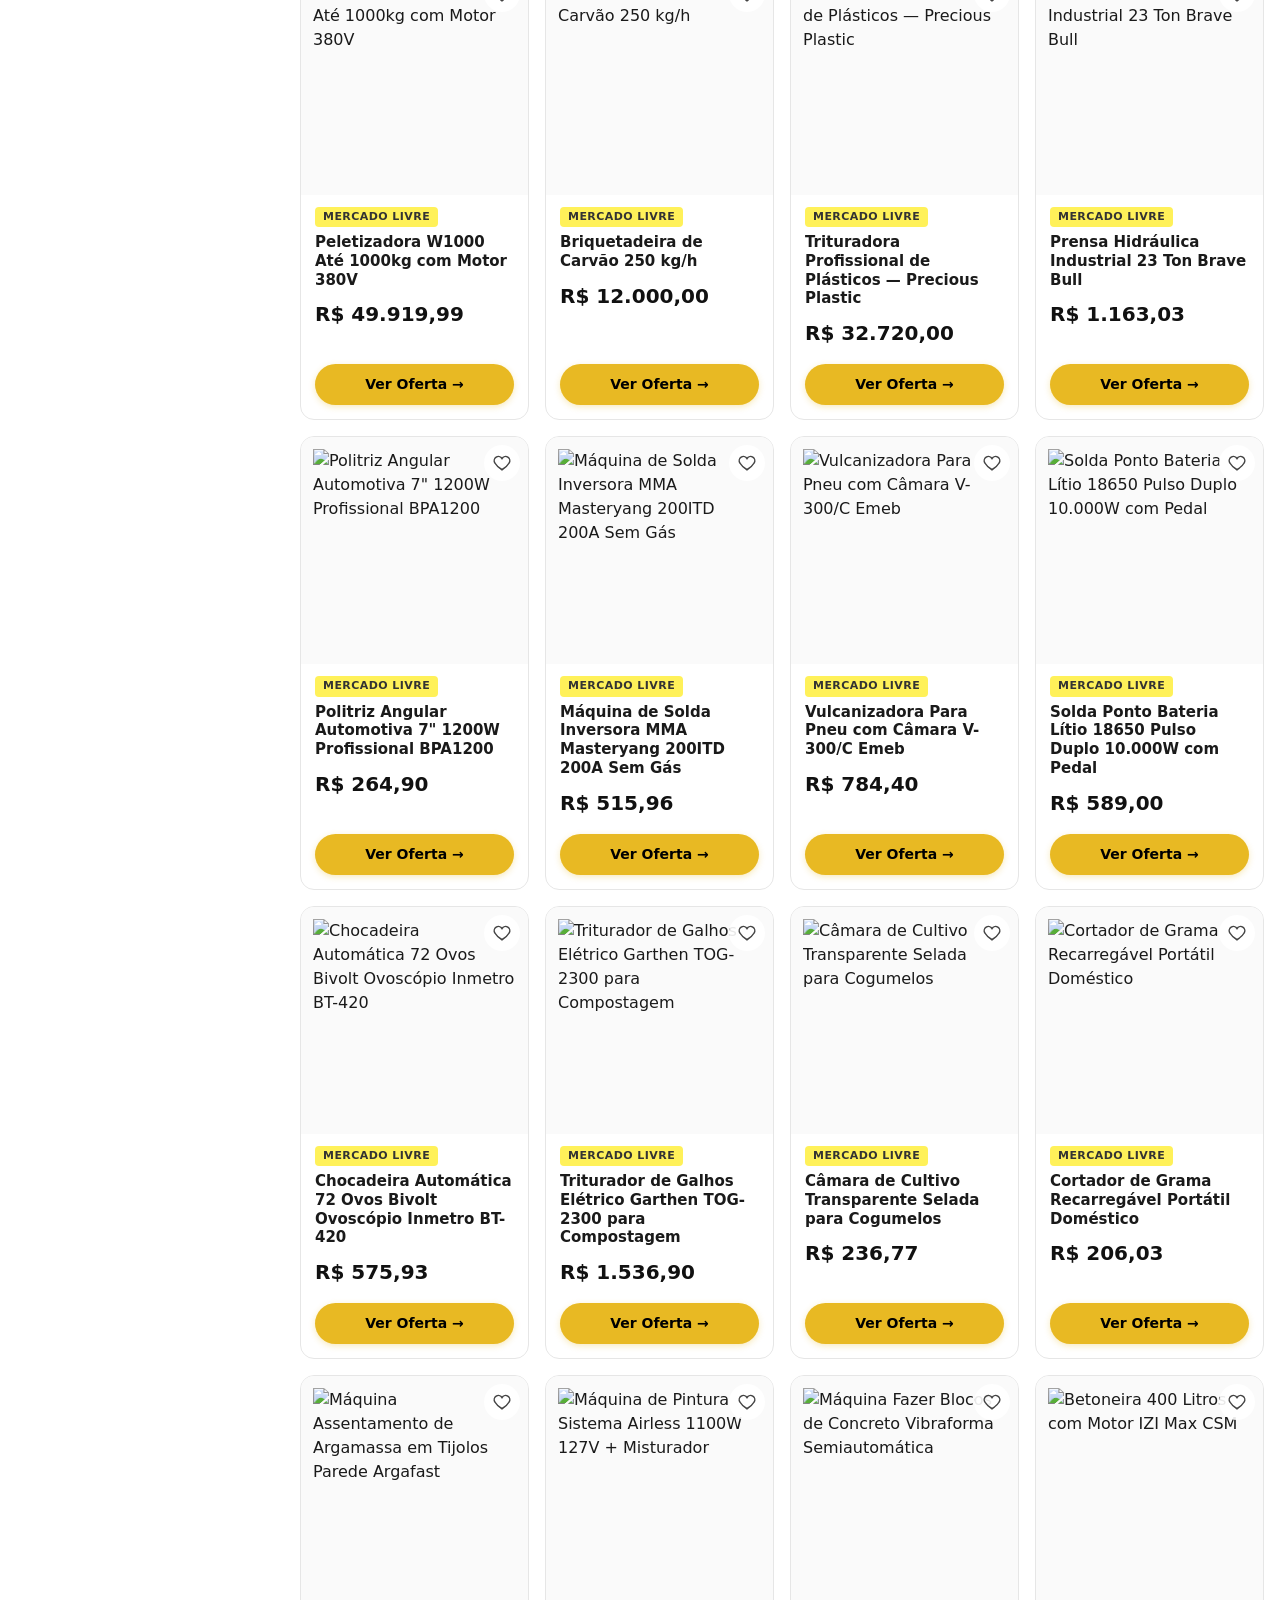
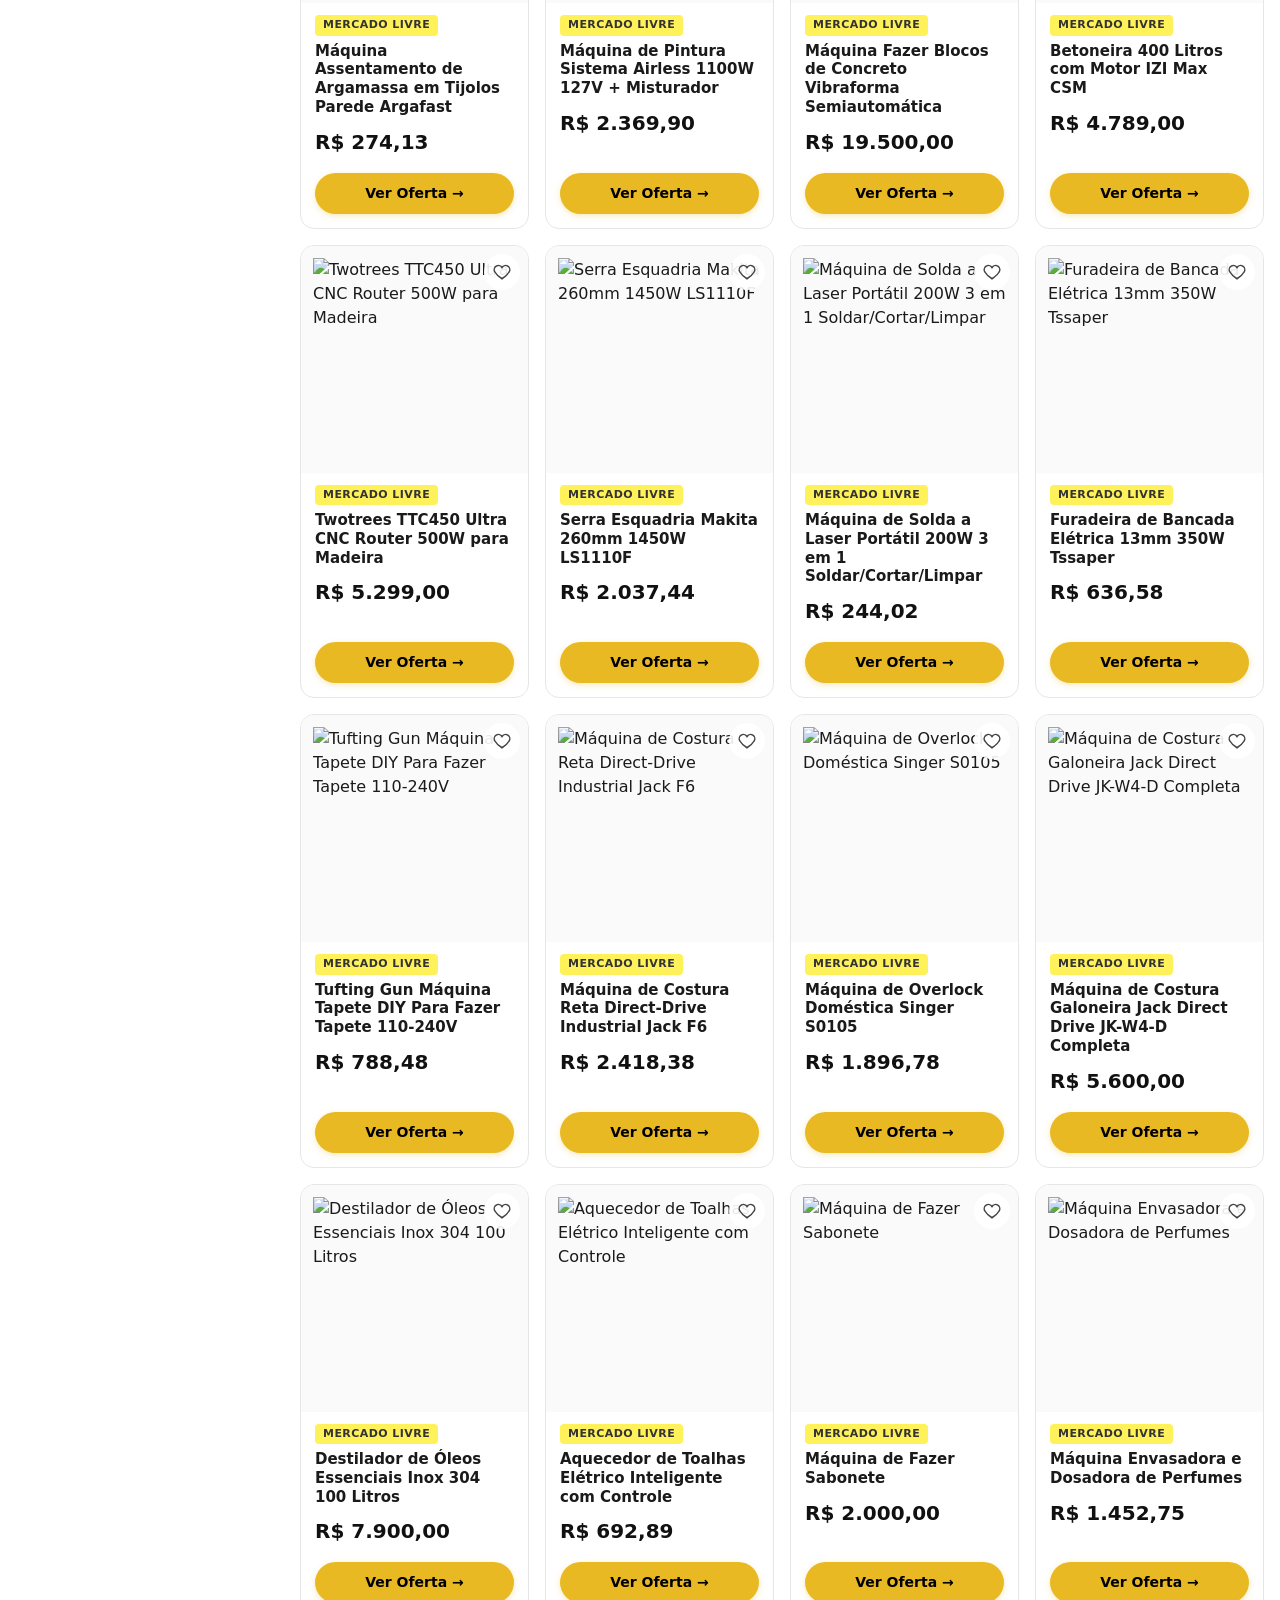
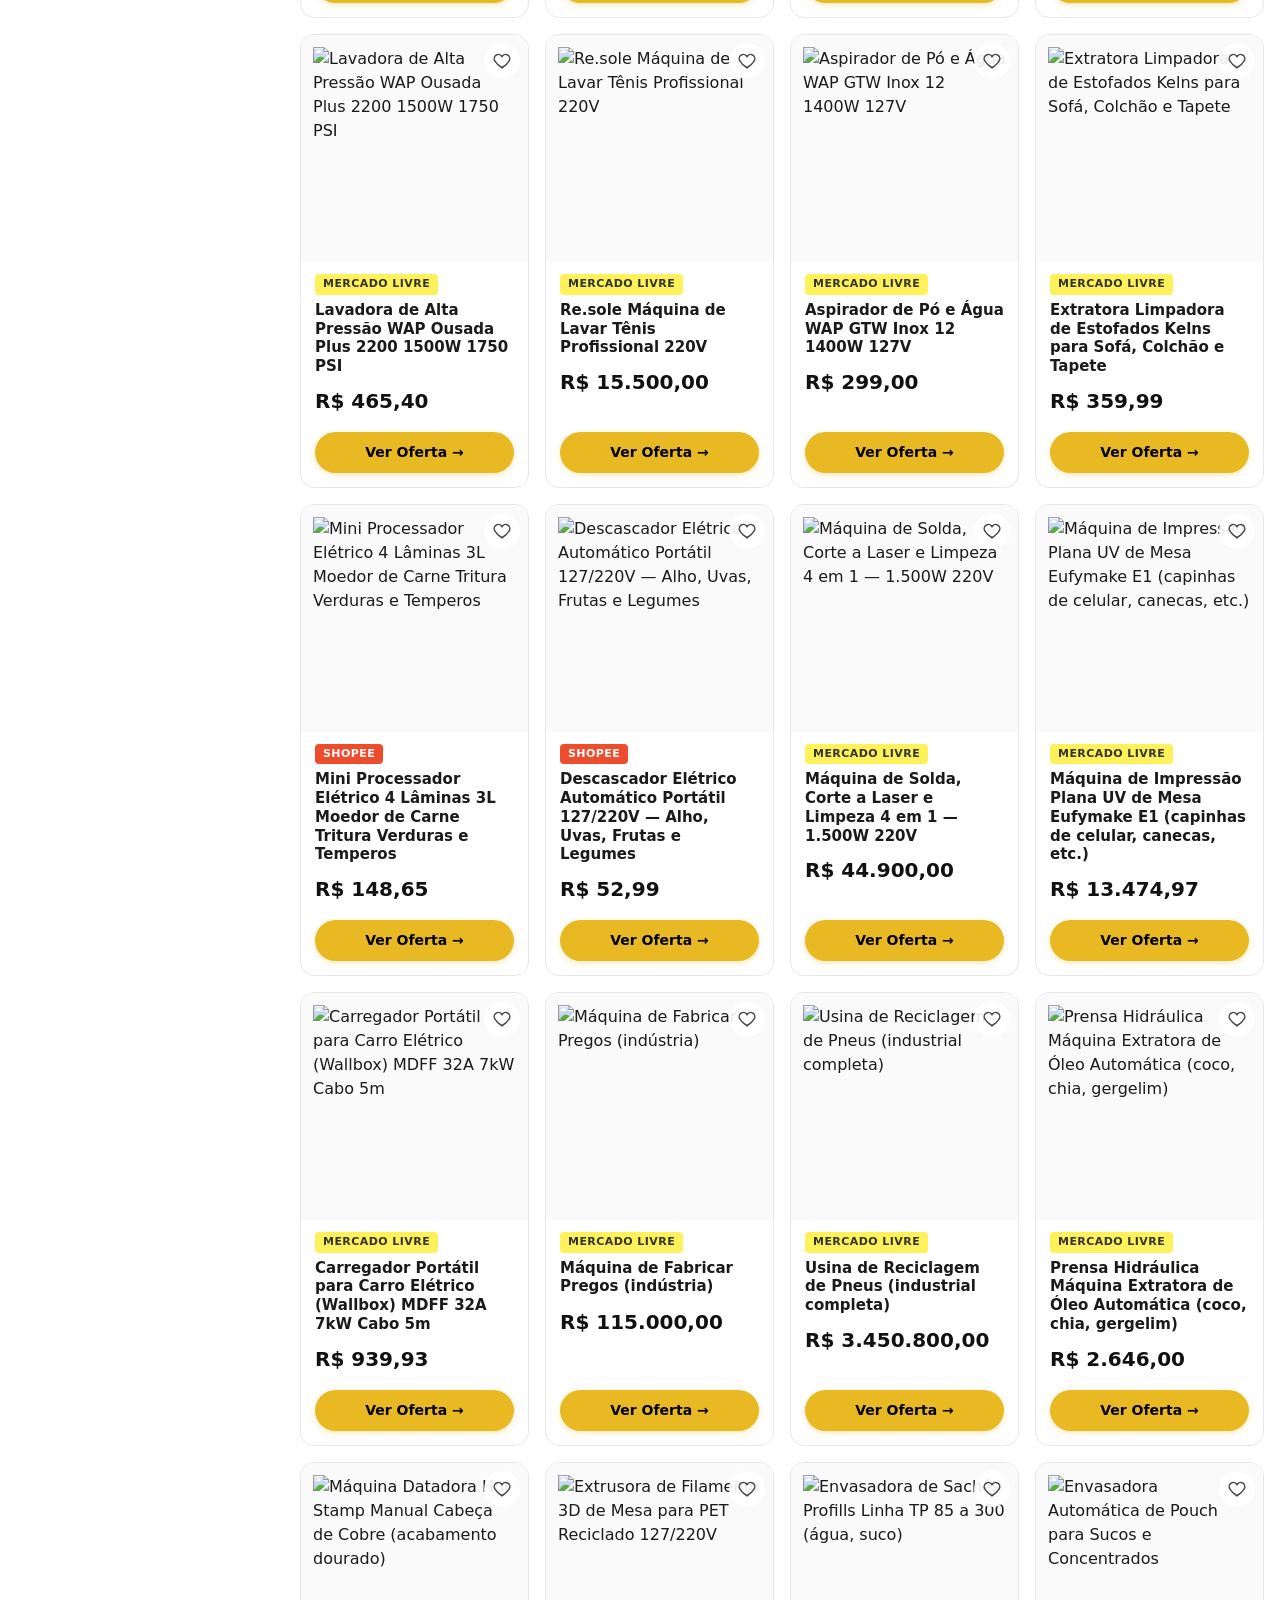
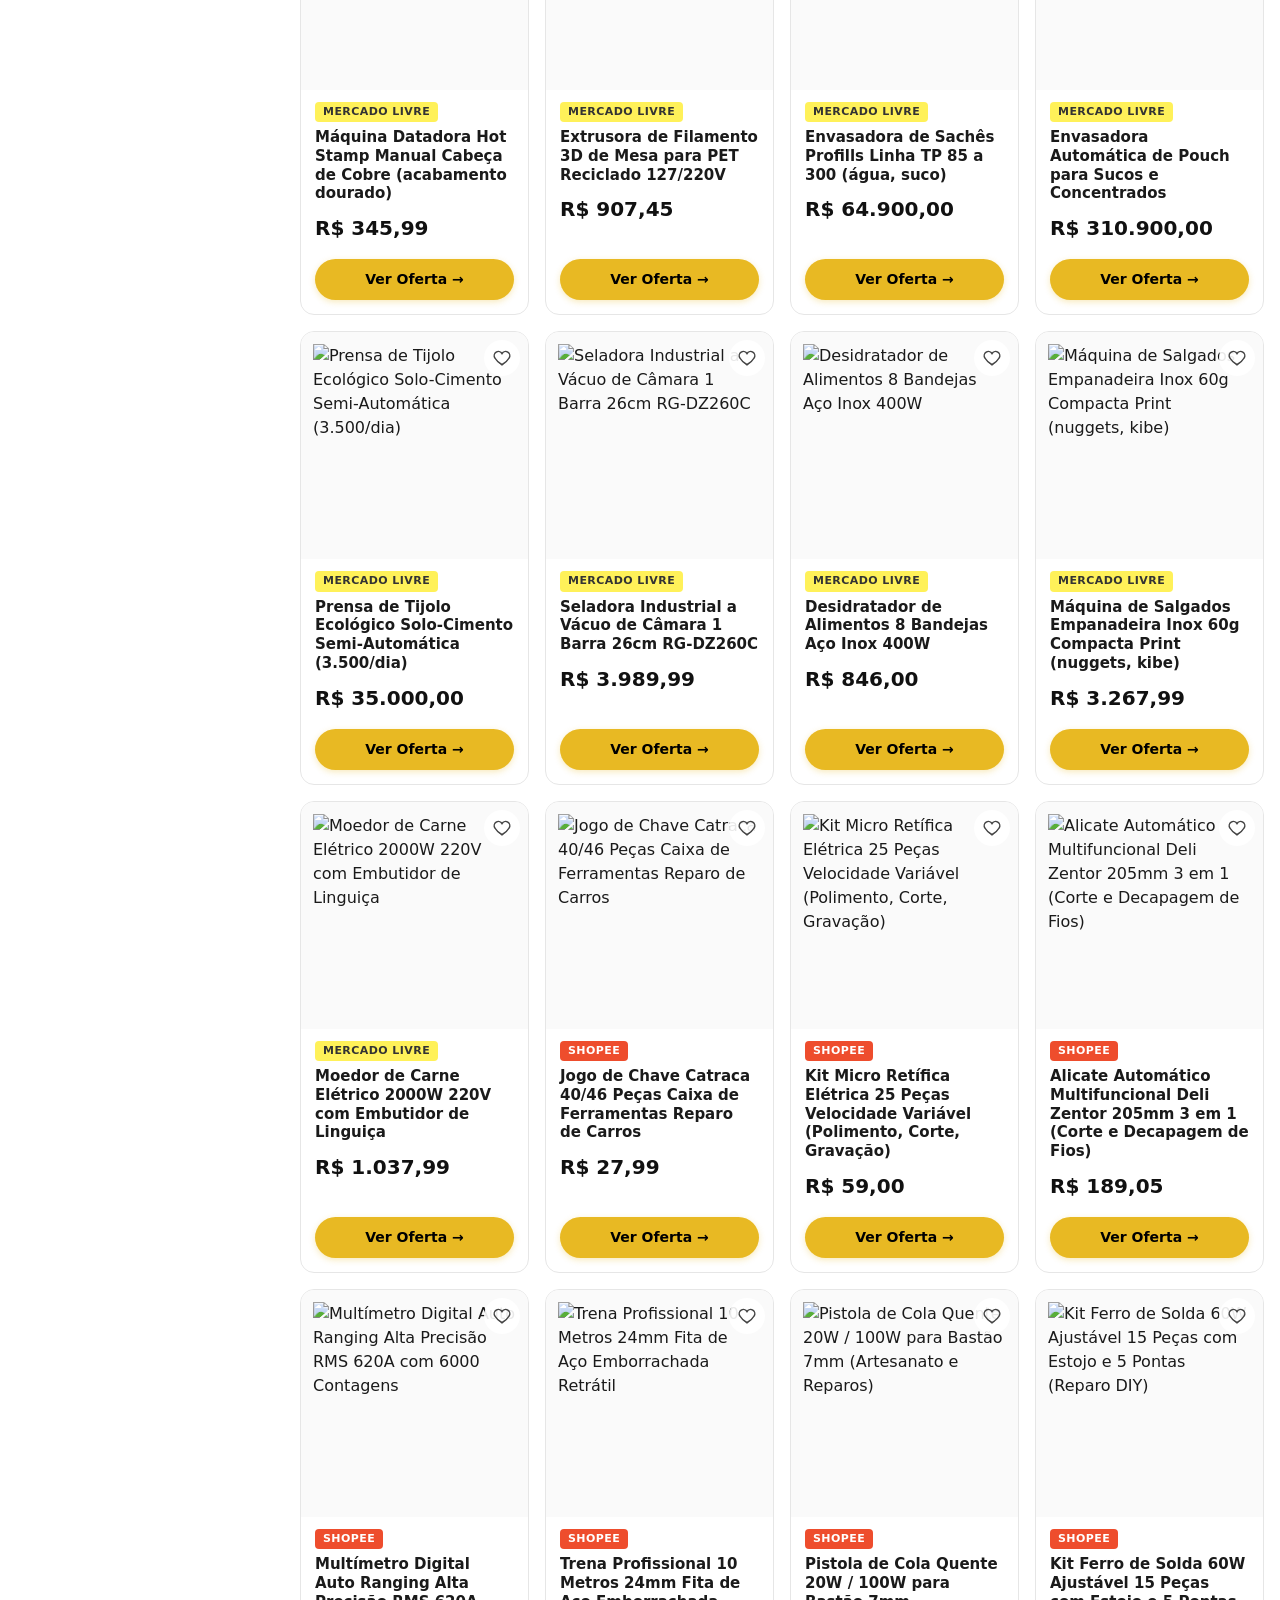
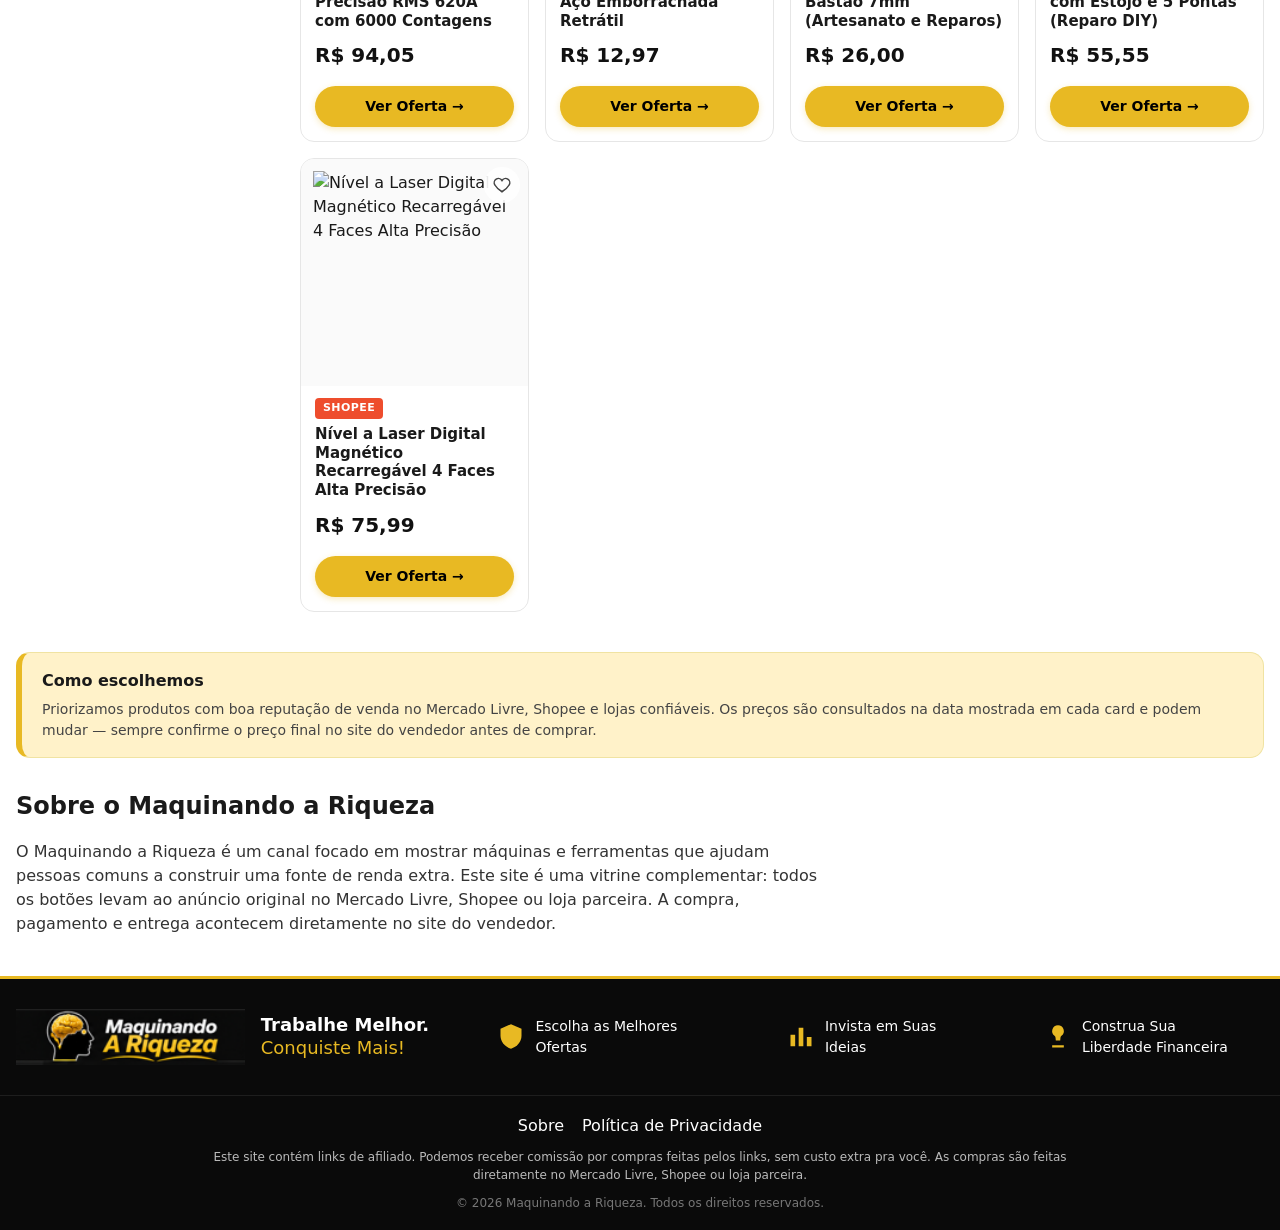
==== commit b88dc627: "feat: adiciona 8 ferramentas Shopee + remove data de atualização do site - Remove rodapé 'Atualizado" ====
--- a/index.html
+++ b/index.html
@@ -156,8 +156,6 @@
       </header>
 
       <div id="grid" class="grid" aria-live="polite"></div>
-
-      <p class="updated" id="lastUpdate"></p>
     </div>
 
   </section>
--- a/assets/css/styles.css
+++ b/assets/css/styles.css
@@ -31,7 +31,8 @@
 .muted{color:var(--muted);font-size:14px}
 
 /* ============== HEADER ============== */
-.site-header{background:var(--black);color:#fff;position:sticky;top:0;z-index:50;border-bottom:3px solid var(--gold);transition:transform .3s ease}
+.site-header{background:var(--black);color:#fff;position:sticky;top:0;z-index:50;border-bottom:3px solid var(--gold);transition:transform .3s ease;will-change:transform}
+.site-header.hidden-header{transform:translateY(-100%)}
 .header-row{display:grid;grid-template-columns:auto 1fr;gap:16px;align-items:center;padding:12px 16px}
 .logo img{height:52px;width:auto;display:block}
 
@@ -42,9 +43,8 @@
 .btn-search svg{width:18px;height:18px;fill:#000}
 .btn-search:hover{background:var(--gold-2)}
 
-/* Strip de categorias — oculta ao rolar pra baixo */
-.cat-strip{background:var(--black);border-top:1px solid #1e1e1e;overflow:hidden;max-height:60px;transition:max-height .3s ease, opacity .25s ease, padding .3s ease;opacity:1}
-.cat-strip.hidden{max-height:0;opacity:0;border-top-color:transparent}
+/* Strip de categorias (sempre visível dentro do header) */
+.cat-strip{background:var(--black);border-top:1px solid #1e1e1e}
 .cat-strip-row{display:flex;gap:8px;overflow-x:auto;padding:10px 16px;scrollbar-width:thin}
 .cat-chip{flex:0 0 auto;background:#1a1a1a;color:#fff;border:1px solid #2a2a2a;border-radius:999px;padding:8px 14px;font-size:14px;white-space:nowrap;cursor:pointer}
 .cat-chip:hover,.cat-chip.active{background:var(--gold);color:#000;border-color:var(--gold)}
@@ -89,7 +89,7 @@
 
 /* ============== SHOP ============== */
 .shop{display:grid;grid-template-columns:260px 1fr;gap:24px;margin:30px auto 40px}
-.filters{background:#fff;border:1px solid var(--line);border-radius:var(--radius);padding:18px;position:sticky;top:140px;align-self:start;max-height:calc(100vh - 160px);overflow:auto}
+.filters{background:#fff;border:1px solid var(--line);border-radius:var(--radius);padding:18px;position:sticky;top:140px;align-self:start;max-height:calc(100vh - 160px);overflow-y:auto;overflow-x:hidden}
 .filters-head{display:flex;justify-content:space-between;align-items:center;margin-bottom:10px}
 .filters h2{margin:0;font-size:18px}
 .btn-x{display:none;background:transparent;border:0;font-size:28px;line-height:1}
@@ -98,9 +98,9 @@
 .filter-block h3{margin:0 0 10px;font-size:14px;text-transform:uppercase;letter-spacing:.04em;color:#444}
 .cat-filter-list,.src-list,.grupo-list{list-style:none;margin:0;padding:0;display:flex;flex-direction:column;gap:8px}
 .cat-filter-list label,.src-list label,.grupo-list label{display:flex;align-items:center;gap:8px;font-size:14px;cursor:pointer}
-.price-range{display:flex;gap:8px}
-.price-range label{display:flex;flex-direction:column;flex:1;font-size:12px;color:#444}
-.price-range input{border:1px solid var(--line);border-radius:8px;padding:8px;font-size:14px;margin-top:4px}
+.price-range{display:flex;flex-direction:column;gap:10px}
+.price-range label{display:flex;flex-direction:column;font-size:12px;color:#444}
+.price-range input{width:100%;box-sizing:border-box;border:1px solid var(--line);border-radius:8px;padding:8px 10px;font-size:14px;margin-top:4px;min-width:0}
 .btn-clear{margin-top:14px;width:100%;background:#111;color:#fff;border:0;padding:10px;border-radius:10px;font-weight:600}
 .btn-clear:hover{background:var(--gold);color:#000}
 .btn-filter-mobile{display:none;background:var(--gold);color:#000;border:0;padding:10px 16px;border-radius:999px;font-weight:700;margin-bottom:12px}
